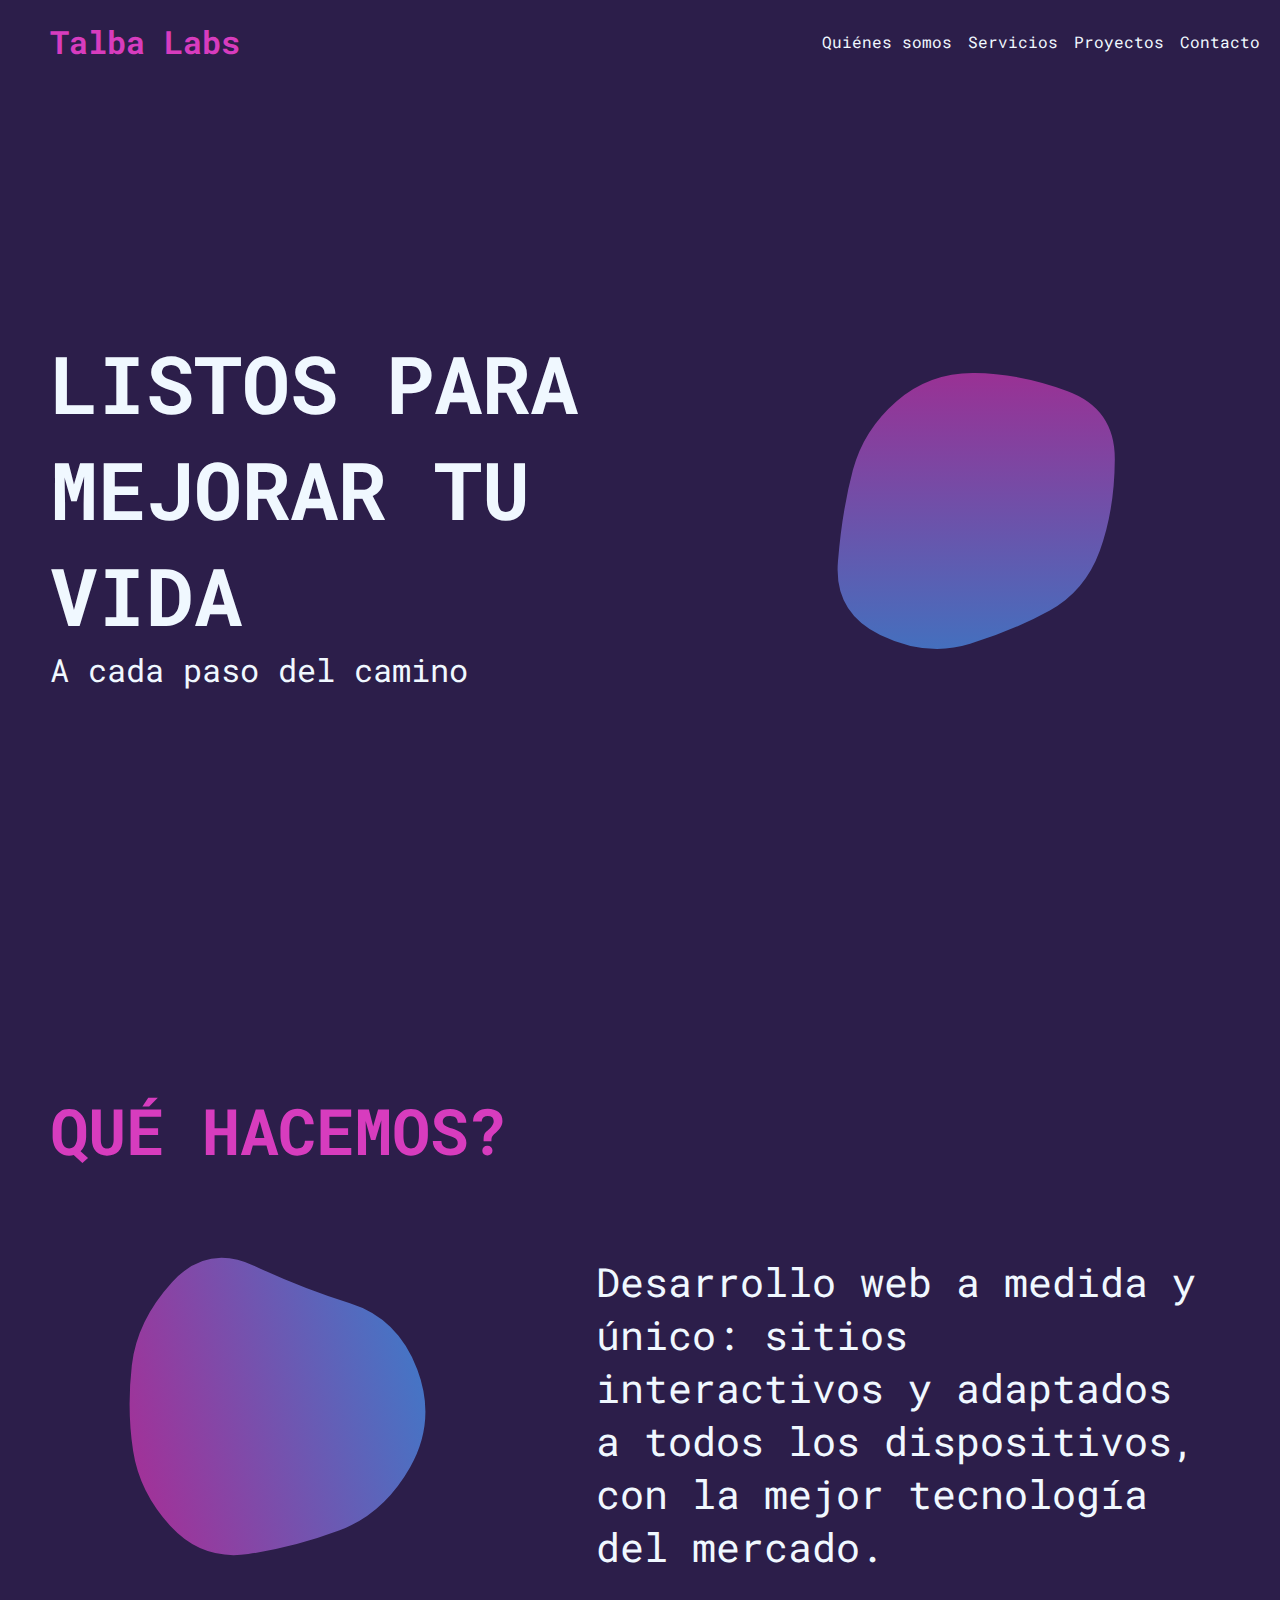
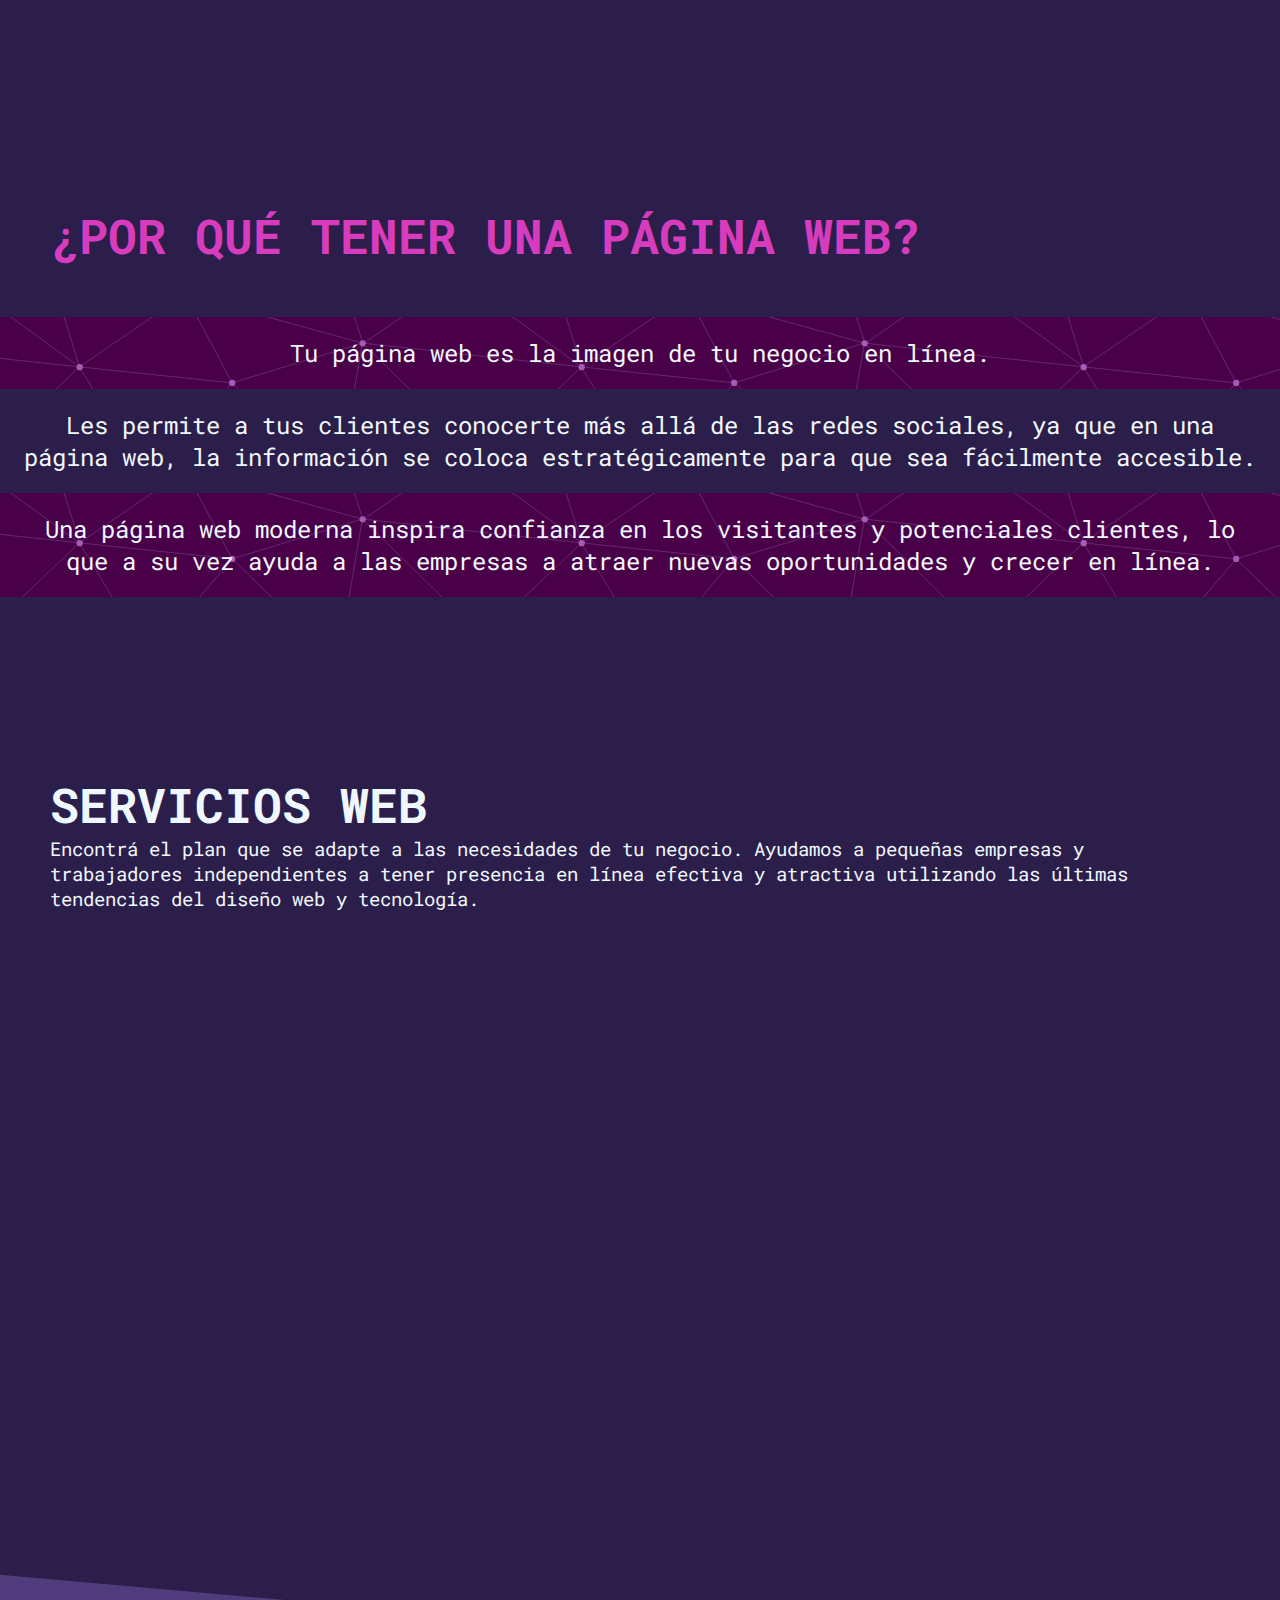
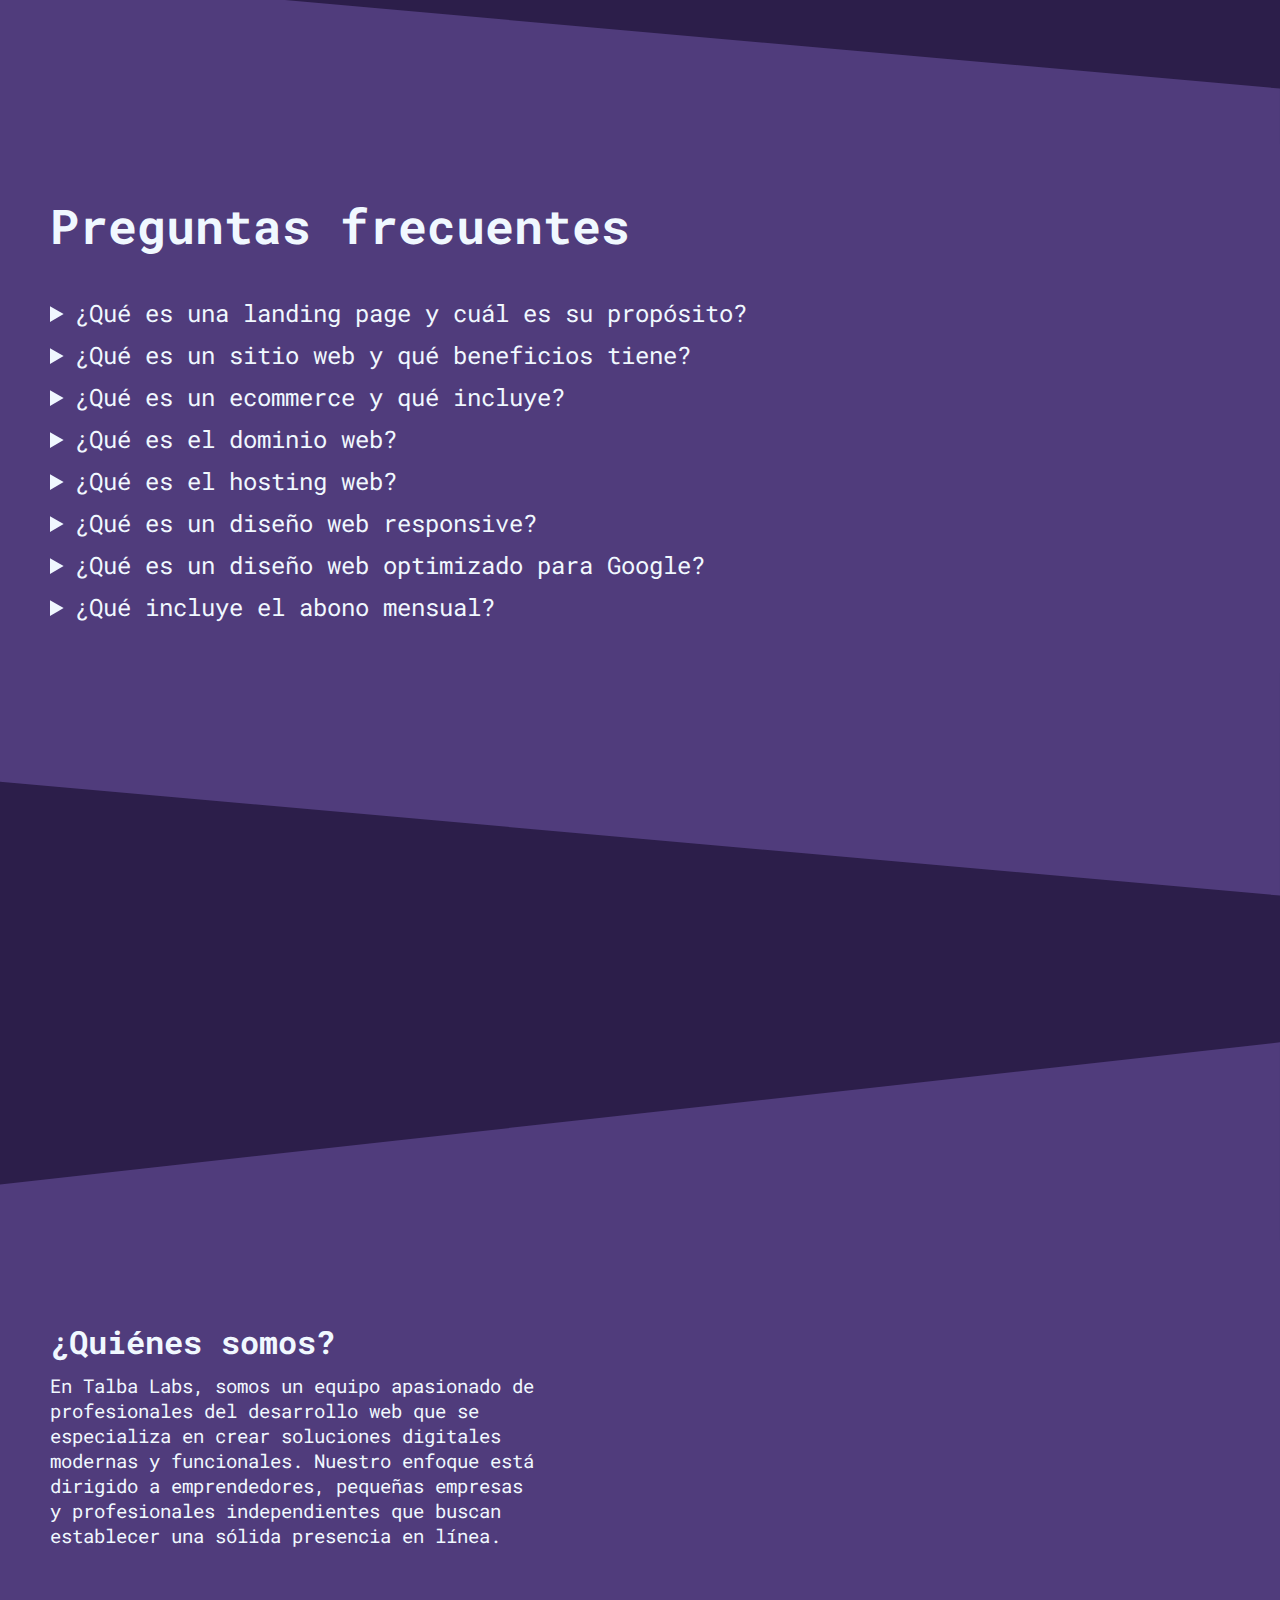
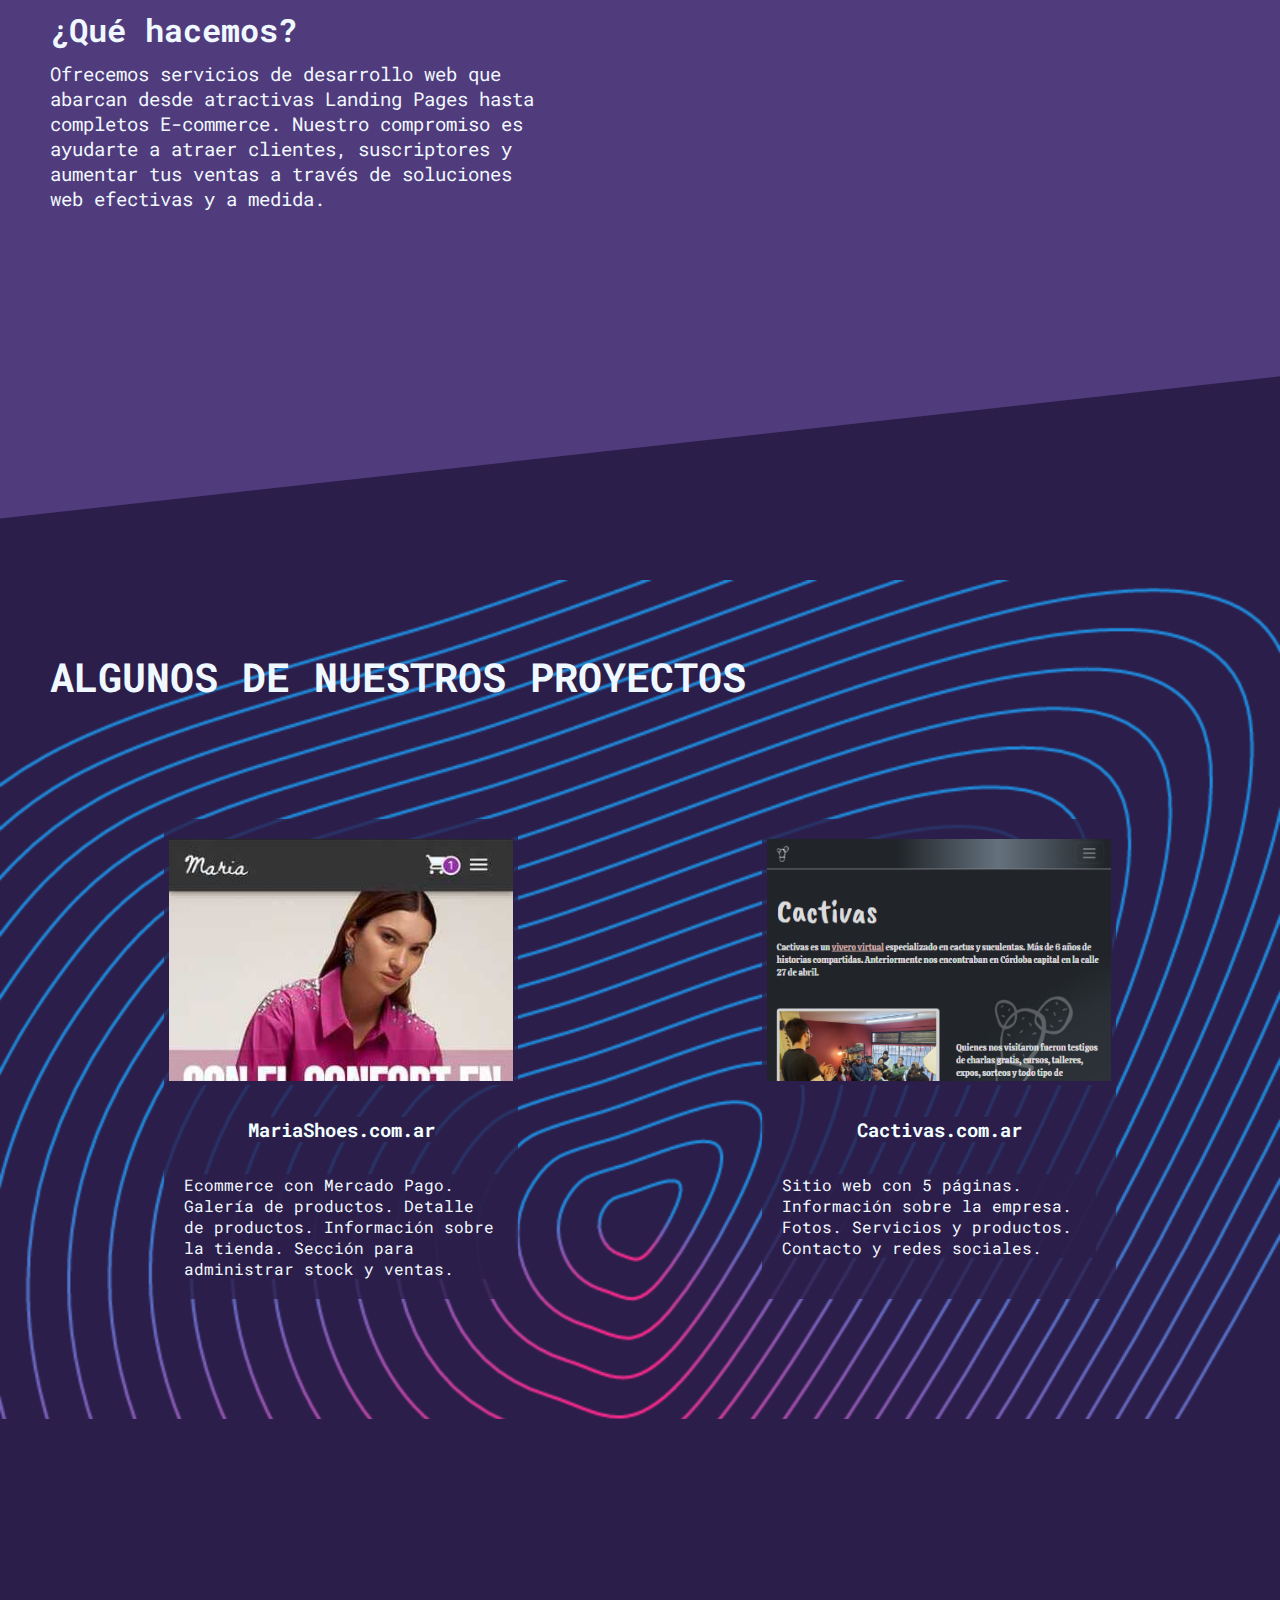
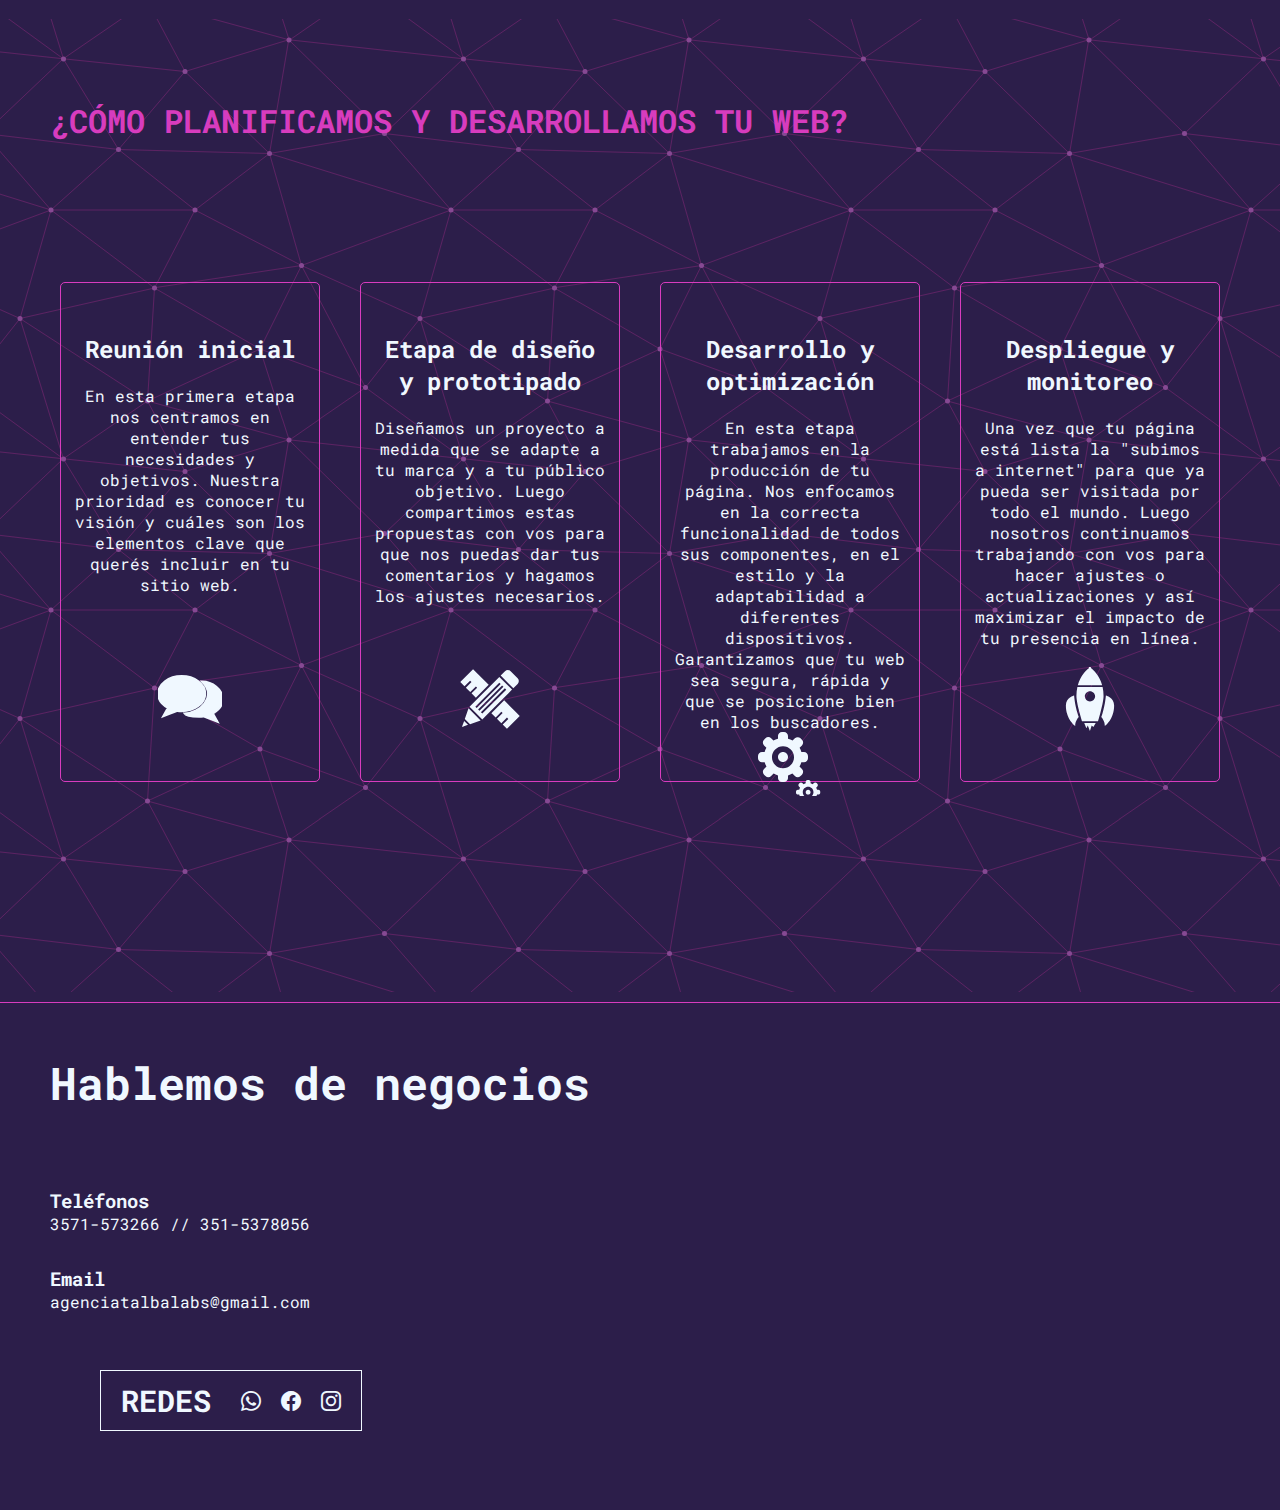
==== index.html @ 89537ab3 "probando page de planes" ====
<!DOCTYPE html>
<html lang="es">
  <head>
    <meta charset="UTF-8" />
    <meta name="viewport" content="width=device-width, initial-scale=1.0" />
    <title>Talba Labs - Diseño web</title>
    <link
      rel="stylesheet"
      href="https://cdn.jsdelivr.net/npm/bootstrap-icons@1.10.3/font/bootstrap-icons.css"
    />
    <link href="https://unpkg.com/aos@2.3.1/dist/aos.css" rel="stylesheet" />

    <link rel="stylesheet" href="./css/main.css" />
  </head>
  <body>
    <!-- HEADER -->
    <header>
      <h1 class="logo slide-in-left">Talba Labs</h1>
      <button id="abrir" class="abrir-menu"><i class="bi bi-list"></i></button>
      <nav class="nav" id="nav">
        <button class="cerrar-menu" id="cerrar"><i class="bi bi-x"></i></button>
        <ul class="nav-list">
          <li><a href="#quienes-somos">Quiénes somos</a></li>
          <li><a href="#servicios">Servicios</a></li>
          <li><a href="#proyectos">Proyectos</a></li>
          <li><a href="#contacto">Contacto</a></li>
        </ul>
      </nav>
    </header>

    <!-- MAIN -->
    <main>
      <!-- HERO -->
      <section class="hero">
        <div class="card-presentacion">
          <h2>Listos para mejorar tu vida</h2>
          <p class="scale-in-hor-left">A cada paso del camino</p>
        </div>
        <div class="blob">
          <div class="blob1 slide-in-right">
            <svg
              version="1.1"
              xmlns="http://www.w3.org/2000/svg"
              viewBox="0 0 500 500"
              width="100%"
              id="blobSvg"
              style="opacity: 1"
            >
              <defs>
                <linearGradient id="gradient" x1="0%" y1="0%" x2="0%" y2="100%">
                  <stop offset="0%" style="stop-color: #d73cbe"></stop>
                  <stop
                    offset="100%"
                    style="stop-color: rgb(82, 157, 255)"
                  ></stop>
                </linearGradient>
              </defs>
              <path id="blob" fill="url(#gradient)" style="opacity: 0.64">
                <animate
                  attributeName="d"
                  dur="25000ms"
                  repeatCount="indefinite"
                  values="M423.38828,307.00416Q406.39243,364.00831,353.55217,384.57202Q300.71191,405.13573,242.06787,430.50416Q183.42382,455.87258,116.5554,425.63666Q49.68697,395.40075,58.87581,322.70037Q68.06464,250,86.66067,197.31625Q105.2567,144.63251,148.86843,108.53648Q192.48015,72.44045,252.10019,66.13989Q311.72022,59.83933,378.54063,84.21929Q445.36105,108.59925,442.87258,179.29963Q440.38412,250,423.38828,307.00416Z;M410.95278,296.31131Q377.83016,342.62262,346.59668,396.40799Q315.3632,450.19336,253.66275,438.70512Q191.9623,427.21687,143.72172,394.79004Q95.48115,362.3632,86.24057,306.1816Q77,250,74.51885,185.3632Q72.0377,120.72639,123.0377,68.91975Q174.0377,17.1131,239.88914,47.47163Q305.74057,77.83016,366.40332,99.75233Q427.06607,121.67451,435.57074,185.83725Q444.0754,250,410.95278,296.31131Z;M460.19079,314.81752Q429.48296,379.63503,366.74655,397.33779Q304.01014,415.04055,238.62673,450.6401Q173.24331,486.23965,141.80231,418.853Q110.3613,351.46635,87.51337,300.73317Q64.66545,250,86.56406,198.80231Q108.46268,147.60462,149.75669,107.39355Q191.05069,67.18248,258.9189,40.41566Q326.7871,13.64883,381.21107,64.45621Q435.63503,115.26359,463.26683,182.63179Q490.89862,250,460.19079,314.81752Z;M453.70516,317.0107Q433.36186,384.02139,362.52423,381.146Q291.6866,378.27061,242.8433,399.93801Q194,421.60541,117.08118,412.14317Q40.16237,402.68093,64.29201,326.34046Q88.42165,250,109.0107,206.32693Q129.59975,162.65387,148.64317,78.76495Q167.6866,-5.12397,241.8433,20.74072Q316,46.60541,350.8433,99.17023Q385.6866,151.73505,429.86753,200.86753Q474.04846,250,453.70516,317.0107Z;M428.88107,298.41731Q382.87896,346.83463,343.6411,381.94757Q304.40324,417.06052,249.73188,417.66327Q195.06052,418.26602,121.90324,407.33463Q48.74595,396.40324,42.90922,323.20162Q37.07249,250,50.04223,182.03624Q63.01197,114.07249,129.2076,98.49191Q195.40324,82.91133,251.0746,78.83673Q306.74595,74.76214,356.50598,105.64321Q406.26602,136.52427,440.5746,193.26214Q474.88318,250,428.88107,298.41731Z;M424.84079,321.86371Q447.86386,393.72743,384.56836,431.15935Q321.27286,468.59128,248.86371,472.84107Q176.45457,477.09086,148.84107,410.1135Q121.22757,343.13614,67.95457,296.56807Q14.68157,250,76.45485,209.5685Q138.22813,169.13699,166.2505,123.59142Q194.27286,78.04585,249.70464,79.81828Q305.13643,81.59072,362.47721,103.93179Q419.818,126.27286,410.81786,188.13643Q401.81772,250,424.84079,321.86371Z;M423.38828,307.00416Q406.39243,364.00831,353.55217,384.57202Q300.71191,405.13573,242.06787,430.50416Q183.42382,455.87258,116.5554,425.63666Q49.68697,395.40075,58.87581,322.70037Q68.06464,250,86.66067,197.31625Q105.2567,144.63251,148.86843,108.53648Q192.48015,72.44045,252.10019,66.13989Q311.72022,59.83933,378.54063,84.21929Q445.36105,108.59925,442.87258,179.29963Q440.38412,250,423.38828,307.00416Z"
                ></animate>
              </path>
            </svg>
          </div>
        </div>
      </section>
      <!-- ********QUE HACEMOS?*********** -->
      <section class="card-hacemos">
        <h2>Qué hacemos?</h2>
        <div class="hacemos-container">
          <div class="blob1 blob-hacemos">
            <svg
              version="1.1"
              xmlns="http://www.w3.org/2000/svg"
              viewBox="0 0 500 500"
              width="100%"
              id="blobSvg"
              transform="rotate(-106)"
              style="opacity: 1"
            >
              <defs>
                <linearGradient id="gradient" x1="0%" y1="0%" x2="0%" y2="100%">
                  <stop
                    offset="0%"
                    style="stop-color: rgb(206, 71, 255)"
                  ></stop>
                  <stop
                    offset="100%"
                    style="stop-color: rgb(82, 157, 255)"
                  ></stop>
                </linearGradient>
              </defs>
              <path id="blob" fill="url(#gradient)" style="opacity: 0.68">
                <animate
                  attributeName="d"
                  dur="25000ms"
                  repeatCount="indefinite"
                  values="M437.48517,301.93698Q392.82947,353.87396,357.50371,413.21131Q322.17795,472.54867,247.51112,479.51159Q172.8443,486.47452,129.54819,427.64458Q86.25209,368.81464,81.57785,309.40732Q76.90361,250,83.86283,191.93327Q90.82205,133.86654,141.98146,104.152Q193.14087,74.43745,247.01483,83.88926Q300.88878,93.34106,355.51112,113.62234Q410.13346,133.90361,446.13717,191.95181Q482.14087,250,437.48517,301.93698Z;M428.88107,298.41731Q382.87896,346.83463,343.6411,381.94757Q304.40324,417.06052,249.73188,417.66327Q195.06052,418.26602,121.90324,407.33463Q48.74595,396.40324,42.90922,323.20162Q37.07249,250,50.04223,182.03624Q63.01197,114.07249,129.2076,98.49191Q195.40324,82.91133,251.0746,78.83673Q306.74595,74.76214,356.50598,105.64321Q406.26602,136.52427,440.5746,193.26214Q474.88318,250,428.88107,298.41731Z;M403.5,294Q372,338,343,393Q314,448,254,435.5Q194,423,138,397.5Q82,372,88,311Q94,250,86,187.5Q78,125,134,95.5Q190,66,253,57Q316,48,362,91.5Q408,135,421.5,192.5Q435,250,403.5,294Z;M453.70516,317.0107Q433.36186,384.02139,362.52423,381.146Q291.6866,378.27061,242.8433,399.93801Q194,421.60541,117.08118,412.14317Q40.16237,402.68093,64.29201,326.34046Q88.42165,250,109.0107,206.32693Q129.59975,162.65387,148.64317,78.76495Q167.6866,-5.12397,241.8433,20.74072Q316,46.60541,350.8433,99.17023Q385.6866,151.73505,429.86753,200.86753Q474.04846,250,453.70516,317.0107Z;M410.95278,296.31131Q377.83016,342.62262,346.59668,396.40799Q315.3632,450.19336,253.66275,438.70512Q191.9623,427.21687,143.72172,394.79004Q95.48115,362.3632,86.24057,306.1816Q77,250,74.51885,185.3632Q72.0377,120.72639,123.0377,68.91975Q174.0377,17.1131,239.88914,47.47163Q305.74057,77.83016,366.40332,99.75233Q427.06607,121.67451,435.57074,185.83725Q444.0754,250,410.95278,296.31131Z;M460.19079,314.81752Q429.48296,379.63503,366.74655,397.33779Q304.01014,415.04055,238.62673,450.6401Q173.24331,486.23965,141.80231,418.853Q110.3613,351.46635,87.51337,300.73317Q64.66545,250,86.56406,198.80231Q108.46268,147.60462,149.75669,107.39355Q191.05069,67.18248,258.9189,40.41566Q326.7871,13.64883,381.21107,64.45621Q435.63503,115.26359,463.26683,182.63179Q490.89862,250,460.19079,314.81752Z;M437.48517,301.93698Q392.82947,353.87396,357.50371,413.21131Q322.17795,472.54867,247.51112,479.51159Q172.8443,486.47452,129.54819,427.64458Q86.25209,368.81464,81.57785,309.40732Q76.90361,250,83.86283,191.93327Q90.82205,133.86654,141.98146,104.152Q193.14087,74.43745,247.01483,83.88926Q300.88878,93.34106,355.51112,113.62234Q410.13346,133.90361,446.13717,191.95181Q482.14087,250,437.48517,301.93698Z"
                ></animate>
              </path>
            </svg>
          </div>

          <p class="info-p">
            Desarrollo web a medida y único: sitios interactivos y adaptados a
            todos los dispositivos, con la mejor tecnología del mercado.
          </p>
        </div>
      </section>
      <!-- ************ seccion porque pagina web **************-->
      <section class="seccion-porque">
        <h2 class="titulo-rosa">¿Por qué tener una página web?</h2>
        <div class="porque-container">
          <div class="fondo-rosa">
            <p class="info-p texto-blanco info-texto">
              Tu página web es la imagen de tu negocio en línea.
            </p>
          </div>
          <p class="info-p texto-blanco info-texto">
            Les permite a tus clientes conocerte más allá de las redes sociales,
            ya que en una página web, la información se coloca estratégicamente
            para que sea fácilmente accesible.
          </p>
          <div class="fondo-rosa">
            <p class="info-p texto-blanco info-texto">
              Una página web moderna inspira confianza en los visitantes y
              potenciales clientes, lo que a su vez ayuda a las empresas a
              atraer nuevas oportunidades y crecer en línea.
            </p>
          </div>
        </div>
      </section>

      <!-- ************ Servicios web *************** -->
      <section class="serv-section">
        <div class="serv-info">
          <h2 id="servicios">Servicios web</h2>
          <p>
            Encontrá el plan que se adapte a las necesidades de tu negocio.
            Ayudamos a pequeñas empresas y trabajadores independientes a tener
            presencia en línea efectiva y atractiva utilizando las últimas
            tendencias del diseño web y tecnología.
          </p>
        </div>
        <div class="cards-planes">
          <div class="card-plan" data-aos="zoom-in">
            <h2>Landing Page</h2>
            <p>
              Una landing page es una página web diseñada específicamente para
              convertir visitantes en clientes reales. Suele centrarse en una
              oferta o producto con el objetivo de captar la atención y obtener
              contacto con el visitante.
            </p>
            <a href="./landing-page.html"
              ><button id="plan-landing">Ver más</button></a
            >
          </div>
          <div class="card-plan" data-aos="zoom-in">
            <h2>Sitio web</h2>
            <p>
              Un sitio web de 5 secciones puede incluir: Inicio, Acerca de
              Nosotros, Contacto, Servicios o Galería de productos. Ofrece una
              experiencia completa y detallada para visitantes y clientes
              potenciales.
            </p>
            <button id="plan-sitio">Ver más</button>
          </div>
          <div class="card-plan" data-aos="zoom-in">
            <h2>Ecommerce</h2>
            <p>
              Un ecommerce personalizado es una tienda en línea única, adaptada
              a tus necesidades, que utiliza Mercado Pago como su confiable
              pasarela de pagos para transacciones seguras y convenientes.
            </p>
            <button id="plan-ecommerce">Ver más</button>
          </div>

          <!-- *************** MODALES ******************* -->
          <div class="modal-centro" id="modal-landing">
            <div class="modal-container">
              <div class="modal-header">
                <h2>Landing Page</h2>
                <p>incluye:</p>
              </div>
              <div class="scroll-div">
                <ul>
                  <li>Personalización a medida</li>
                  <li>Textos/imágenes/videos</li>
                  <li>Botón de WhatsApp</li>
                  <li>Enlace a redes sociales</li>
                  <li>Optimización SEO</li>
                  <li>Optimización para todos los dispositivos</li>
                </ul>
                <div class="modal-costo">
                  <h4>Costo final</h4>
                  <div class="modal-items">
                    <div>
                      <h4>Desarrollo web</h4>
                      <p>$50.000</p>
                    </div>
                    <div>
                      <h4>Abono mensual</h4>
                      <p>$6.000</p>
                    </div>
                    <div>
                      <h4>Tiempo de entrega</h4>
                      <p>de 2 a 4 semanas</p>
                    </div>
                    <div>
                      <h4>Contratación de dominio</h4>
                      <p>Bonificado por un año</p>
                    </div>
                  </div>
                </div>
              </div>
              <div class="modal-footer">
                <button class="boton cerrar" id="cerrar-modal-landing">
                  Cerrar
                </button>
                <a
                  href="https://wa.me/5493571573266?text=¡Hola!+Estoy+interesado+en+el+plan+Landing+Page."
                  target="_blank"
                >
                  <button class="boton-contacto">Contacto</button>
                </a>
              </div>
            </div>
          </div>
          <div class="modal-centro" id="modal-sitio">
            <div class="modal-container">
              <div class="modal-header">
                <h2>Sitio web</h2>
                <p>incluye:</p>
              </div>

              <div class="scroll-div">
                <ul>
                  <li>Personalización a medida</li>
                  <li>Textos/imágenes/videos</li>
                  <li>Botón de WhatsApp</li>
                  <li>Enlace a redes sociales</li>
                  <li>Optimización SEO</li>
                  <li>Optimización para todos los dispositivos</li>
                  <li>Hasta 5 páginas internas</li>
                  <li>Galería de fotos</li>
                </ul>
                <div class="modal-costo">
                  <h4>Costo final</h4>
                  <div class="modal-items">
                    <div>
                      <h4>Desarrollo web</h4>
                      <p>$80.000</p>
                    </div>
                    <div>
                      <h4>Abono mensual</h4>
                      <p>$7.000</p>
                    </div>
                    <div>
                      <h4>Tiempo de entrega</h4>
                      <p>1 mes / 1 mes y medio</p>
                    </div>
                    <div>
                      <h4>Contratación de dominio</h4>
                      <p>Bonificado por un año</p>
                    </div>
                  </div>
                </div>
              </div>
              <div class="modal-footer">
                <button class="boton cerrar" id="cerrar-modal-sitio">
                  Cerrar
                </button>
                <a
                  href="https://wa.me/5493571573266?text=¡Hola!+Estoy+interesado+en+el+plan+Sitio+Web."
                  target="_blank"
                >
                  <button class="boton-contacto">Contacto</button>
                </a>
              </div>
            </div>
          </div>
          <div class="modal-centro" id="modal-ecommerce">
            <div class="modal-container">
              <div class="modal-header">
                <h2>Ecommerce</h2>
                <p>incluye:</p>
              </div>
              <div class="scroll-div">
                <ul>
                  <li>Personalización a medida</li>
                  <li>Textos/imágenes/videos</li>
                  <li>Botón de WhatsApp</li>
                  <li>Enlace a redes sociales</li>
                  <li>Optimización SEO</li>
                  <li>Optimización para todos los dispositivos</li>
                  <li>Hasta 5 páginas internas</li>
                  <li>Galería de productos</li>
                  <li>Mercado Pago</li>
                  <li>Sistema administrador de stock y ventas</li>
                  <li>Capacitación de uso</li>
                </ul>
                <div class="modal-costo">
                  <h4>Costo final</h4>
                  <div class="modal-items">
                    <div>
                      <h4>Desarrollo web</h4>
                      <p>$150.000</p>
                    </div>
                    <div>
                      <h4>Abono mensual</h4>
                      <p>$9.000</p>
                    </div>
                    <div>
                      <h4>Tiempo de entrega</h4>
                      <p>de 1 a 2 meses</p>
                    </div>
                    <div>
                      <h4>Contratación de dominio</h4>
                      <p>Bonificado por un año</p>
                    </div>
                  </div>
                </div>
              </div>
              <div class="modal-footer">
                <button id="cerrar-modal-ecommerce">Cerrar</button>
                <a
                  href="https://wa.me/5493571573266?text=¡Hola!+Estoy+interesado+en+el+plan+Ecommerce."
                  target="_blank"
                >
                  <button class="boton-contacto">Contacto</button>
                </a>
              </div>
            </div>
          </div>
        </div>
      </section>
      <!-- ************* preguntas frecuentas **************** -->
      <svg xmlns="http://www.w3.org/2000/svg" viewBox="0 0 1440 320">
        <path
          fill="#503c7c"
          fill-opacity="1"
          d="M0,128L1440,256L1440,320L0,320Z"
        ></path>
      </svg>
      <section class="faq">
        <h2 class="faq-header">Preguntas frecuentes</h2>
        <div>
          <div>
            <details>
              <summary>
                ¿Qué es una landing page y cuál es su propósito?
              </summary>
              <p>
                Una Landing Page es como una página web enfocada en una sola
                cosa: convencer a las personas a hacer algo importante, como
                suscribirse, comprar un producto o descargar un recurso. Su
                misión principal es guiar a los visitantes hacia esa acción
                específica. Es fundamental porque te permite captar la atención
                de tus posibles clientes y dirigirlos de manera efectiva hacia
                lo que deseas que hagan. Una Landing Page es como la puerta de
                entrada a las conversiones en tu sitio web, y su objetivo es
                convertir visitantes en acciones valiosas para tu negocio.
              </p>
            </details>
          </div>
          <div>
            <details>
              <summary>¿Qué es un sitio web y qué beneficios tiene?</summary>
              <p>
                Un sitio web es como tu negocio en línea. Es una página en
                internet donde puedes mostrar lo que haces, tus productos o
                servicios, y cómo contactarte. Los beneficios son enormes.
                Primero, te da presencia en línea, lo que significa que más
                personas pueden encontrarte. Además, puedes mostrar tu trabajo o
                lo que vendes las 24 horas, los 7 días de la semana, lo que te
                ayuda a llegar a un público más amplio. También es una forma de
                construir confianza con tus clientes, ya que pueden conocerte
                antes de interactuar contigo. Un sitio web es como tu tarjeta de
                presentación en el mundo digital, y te ayuda a crecer y llegar a
                más personas.
              </p>
            </details>
          </div>
          <div>
            <details>
              <summary>¿Qué es un ecommerce y qué incluye?</summary>
              <p>
                Nuestra plataforma eCommerce está diseñada para ser más que una
                simple tienda en línea; es una herramienta para expandir tu
                presencia y mejorar tu negocio. Con la flexibilidad de llegar a
                clientes en todo el país, simplificamos el proceso de compra con
                un catálogo intuitivo, carrito de compras y pagos seguros a
                través de Mercado Pago. Una sección privada te brinda un control
                completo sobre el catálogo y las ventas, permitiéndote un
                seguimiento detallado de tu negocio.
              </p>
              <p>
                Además, con enlaces directos a WhatsApp y redes sociales, y
                opciones personalizables como mapas y reseñas de clientes,
                adaptamos la plataforma a tus necesidades. Estamos aquí para
                discutir cómo hacer tu eCommerce aún más único y efectivo en
                nuestra primera reunión. ¿Te gustaría explorar más sobre cómo
                podemos ayudarte?
              </p>
            </details>
          </div>
          <div>
            <details>
              <summary>¿Qué es el dominio web?</summary>
              <p>
                Un dominio web es como la dirección de tu negocio en internet.
                Es lo que las personas usan para encontrarte en la web, como
                www.tunombredeempresa.com. Tener un dominio propio es importante
                porque hace que tu negocio sea fácilmente identificable en línea
                y transmite profesionalismo. También es una forma de construir
                una marca sólida y única en la web. Es la puerta de entrada a tu
                presencia en línea y es fundamental para que las personas te
                encuentren en internet.
              </p>
            </details>
          </div>
          <div>
            <details>
              <summary>¿Qué es el hosting web?</summary>
              <p>
                El hosting web es como el espacio de alquiler en internet para
                tu sitio web. Es donde se almacenan todos los archivos y datos
                de tu página, y es lo que permite que las personas accedan a tu
                sitio en línea. Elegir un buen servicio de hosting es esencial,
                ya que afecta la velocidad y la seguridad de tu sitio. Además,
                un hosting confiable garantiza que tu sitio esté disponible las
                24 horas del día, los 7 días de la semana. El hosting web es el
                cimiento de tu presencia en línea y es crucial para que tu sitio
                funcione correctamente y esté siempre disponible para tus
                visitantes.
              </p>
            </details>
          </div>
          <div>
            <details>
              <summary>¿Qué es un diseño web responsive?</summary>
              <p>
                Un diseño web responsive es como la capacidad de tu sitio web
                para adaptarse a diferentes tamaños de pantallas, como las de
                computadoras, tabletas y teléfonos. Es fundamental porque
                garantiza que tu sitio se vea bien y sea fácil de usar en
                cualquier dispositivo. Esto es clave porque la mayoría de las
                personas acceden a internet desde sus dispositivos móviles. Un
                diseño responsive mejora la experiencia del usuario, ayuda en el
                posicionamiento en buscadores y asegura que no pierdas
                visitantes debido a problemas de visualización. Un diseño web
                responsive es esencial para llegar a tu público en cualquier
                lugar y en cualquier momento.
              </p>
            </details>
          </div>
          <div>
            <details>
              <summary>¿Qué es un diseño web optimizado para Google?</summary>
              <p>
                Un diseño web optimizado para Google se trata de hacer que tu
                sitio web sea fácil de entender y mostrar en los resultados de
                búsqueda de Google. Esto es crucial porque cuando tu sitio
                aparece en las primeras páginas de Google, más personas pueden
                encontrarte en línea. La optimización involucra cosas como usar
                palabras clave relevantes en tu contenido, asegurarte de que tu
                sitio se cargue rápido y proporcionar una buena experiencia al
                usuario. Un diseño web optimizado para Google es una forma
                efectiva de atraer más visitantes a tu sitio y hacer crecer tu
                presencia en línea.
              </p>
            </details>
          </div>
          <div>
            <details>
              <summary>¿Qué incluye el abono mensual?</summary>
              <p>
                Hospedaje Web Confiable: Alojamos tu sitio web para que esté
                disponible las 24 horas, los 7 días de la semana. Nuestros
                servidores están ubicados en instalaciones de alta calidad en
                los Estados Unidos.
              </p>
              <p>
                Monitoreo Continuo: Supervisamos tu sitio web constantemente
                para prevenir caídas inesperadas o posibles ataques
                cibernéticos.
              </p>
              <p>
                Mantenimiento Proactivo: Mantenemos tu sitio web actualizado
                para garantizar un rendimiento óptimo, asegurando que esté en su
                mejor forma.
              </p>
              <p>
                Información Valiosa: Obtén acceso a estadísticas detalladas de
                visitantes a través de Google Analytics, para comprender mejor
                cómo interactúan con tu sitio.
              </p>
              <p>
                Asistencia Técnica de Confianza: En caso de cualquier problema
                técnico, nuestro equipo de Soporte Técnico está disponible para
                brindarte una solución rápida y eficaz.
              </p>
              <p>
                Seguridad en la Vanguardia: Tu sitio web estará protegido con
                certificación SSL y realizaremos copias de seguridad periódicas
                para garantizar la seguridad de tus datos.
              </p>
              <p>
                Con nuestro plan, te proporcionamos un entorno en línea seguro y
                confiable para que puedas centrarte en hacer crecer tu negocio
                sin preocuparte por los aspectos técnicos de tu sitio web.
              </p>
              <details>
                <summary class="summary-interno">Plan de Landing Pages</summary>
                <p>
                  Este plan es el más sencillo y económico, ya que consiste en
                  crear una sola página web que tiene como objetivo captar la
                  atención de los visitantes y generar conversiones (como
                  suscripciones, contactos, ventas, etc.). Las actualizaciones
                  que incluye este plan son:
                </p>
                <p>
                  Cambiar el diseño, los colores, las fuentes o las imágenes de
                  la página web para adaptarse a las preferencias o las
                  tendencias de tus clientes o de su público objetivo.
                </p>
                <p>
                  Añadir o modificar el contenido de la página web para mejorar
                  el mensaje, la oferta o el llamado a la acción que quieres
                  transmitir a los visitantes. Incorporar o mejorar las
                  funcionalidades de la página web, como los formularios, los
                  botones, los enlaces, las animaciones, los videos, los
                  testimonios, etc.
                </p>
                <p>
                  Optimizar el rendimiento de la página web, como la velocidad
                  de carga, la compatibilidad con diferentes dispositivos y
                  navegadores, el posicionamiento en los motores de búsqueda,
                  etc.
                </p>
              </details>
              <details>
                <summary class="summary-interno">Plan de Sitio Web</summary>
                <p>
                  Este plan es el más común y versátil, ya que consiste en crear
                  una página web que tiene como objetivo presentar una empresa,
                  un negocio, un profesional o un proyecto, y ofrecer
                  información relevante, atractiva y útil para los visitantes.
                  Las actualizaciones que se ofrecen para este plan son:
                </p>
                <p>
                  Cambiar el diseño, los colores, las fuentes o las imágenes de
                  la página web para adaptarse a la identidad visual o al estilo
                  de tus clientes o de su público objetivo. Añadir o modificar
                  el contenido de la página web para actualizar la información,
                  los servicios, los productos, los proyectos, los clientes, los
                  casos de éxito, etc. que quieres mostrar a los visitantes.
                </p>
                <p>
                  Incorporar o mejorar las funcionalidades de la página web,
                  como los menús, las secciones, las subpáginas, los sliders,
                  las galerías, los blogs, los mapas, etc.
                </p>
                <p>
                  Optimizar el rendimiento de la página web, como la velocidad
                  de carga, la compatibilidad con diferentes dispositivos y
                  navegadores, el posicionamiento en los motores de búsqueda, la
                  seguridad, etc.
                </p>
              </details>
              <details>
                <summary class="summary-interno">Plan de Ecommerce</summary>
                <p>
                  Este plan es el más complejo y costoso, ya que consiste en
                  crear una página web que tiene como objetivo vender productos
                  o servicios en línea, y ofrecer una experiencia de compra
                  fácil, rápida y segura para los visitantes. Las
                  actualizaciones que se ofrecen para este plan son:
                </p>
                <p>
                  Cambiar el diseño, los colores, las fuentes o las imágenes de
                  la página web para adaptarse a la imagen de marca o al gusto
                  de tus clientes o de su público objetivo.
                </p>
                <p>
                  Añadir o modificar el contenido de la página web para
                  actualizar la información, los servicios, los productos, los
                  proyectos, los clientes, los casos de éxito, las ofertas, las
                  promociones, las políticas que quieres ofrecer a los
                  visitantes.
                </p>
                <p>
                  Optimizar el rendimiento de la página web, como la velocidad
                  de carga, la compatibilidad con diferentes dispositivos y
                  navegadores, el posicionamiento en los motores de búsqueda, la
                  seguridad, etc.
                </p>
              </details>
            </details>
          </div>
        </div>
      </section>
      <svg
        xmlns="http://www.w3.org/2000/svg"
        viewBox="0 0 1440 320"
        style="margin-top: -5px"
      >
        <path
          fill="#503c7c"
          fill-opacity="1"
          d="M0,128L1440,256L1440,0L0,0Z"
        ></path>
      </svg>
      <!-- ****************** quienes somos ************* -->
      <svg xmlns="http://www.w3.org/2000/svg" viewBox="0 0 1440 320">
        <path
          fill="#503c7c"
          fill-opacity="1"
          d="M0,256L1440,96L1440,320L0,320Z"
        ></path>
      </svg>
      <section class="quienes-somos texto-blanco" id="quienes-somos">
        <div class="quienes-somos-card">
          <div class="quienes-somos-texto">
            <h2>¿Quiénes somos?</h2>
            <p>
              En Talba Labs, somos un equipo apasionado de profesionales del
              desarrollo web que se especializa en crear soluciones digitales
              modernas y funcionales. Nuestro enfoque está dirigido a
              emprendedores, pequeñas empresas y profesionales independientes
              que buscan establecer una sólida presencia en línea.
            </p>
          </div>
          <div class="quienes-somos-texto show">
            <h2>¿Qué hacemos?</h2>
            <p>
              Ofrecemos servicios de desarrollo web que abarcan desde atractivas
              Landing Pages hasta completos E-commerce. Nuestro compromiso es
              ayudarte a atraer clientes, suscriptores y aumentar tus ventas a
              través de soluciones web efectivas y a medida.
            </p>
          </div>
        </div>
        <div class="blob-img">
          <div class="blob1">
            <svg
              version="1.1"
              xmlns="http://www.w3.org/2000/svg"
              viewBox="0 0 500 500"
              width="100%"
              id="blobSvg"
              style="opacity: 1"
            >
              <image
                x="0"
                y="0"
                width="100%"
                height="100%"
                clip-path="url(#shape)"
                href="./imagenes/51836882_673669696364741_5875038508029543489_n.jpg"
                preserveAspectRatio="none"
              ></image>
              <defs>
                <linearGradient id="gradient" x1="0%" y1="0%" x2="0%" y2="100%">
                  <stop
                    offset="0%"
                    style="stop-color: rgb(238, 205, 163)"
                  ></stop>
                  <stop
                    offset="100%"
                    style="stop-color: rgb(239, 98, 159)"
                  ></stop>
                </linearGradient>
              </defs>
              <clipPath id="shape">
                <path id="blob" fill="url(#gradient)">
                  <animate
                    attributeName="d"
                    dur="10000ms"
                    repeatCount="indefinite"
                    values="M440.5,320.5Q418,391,355.5,442.5Q293,494,226,450.5Q159,407,99,367Q39,327,31.5,247.5Q24,168,89,125.5Q154,83,219.5,68Q285,53,335.5,94.5Q386,136,424.5,193Q463,250,440.5,320.5Z;M453.78747,319.98894Q416.97789,389.97789,353.96683,436.87838Q290.95577,483.77887,223.95577,447.43366Q156.95577,411.08845,105.64373,365.97789Q54.33169,320.86732,62.67444,252.61056Q71.01719,184.3538,113.01965,135.21007Q155.02211,86.06634,220.52211,66.46683Q286.02211,46.86732,335.5,91.94472Q384.97789,137.02211,437.78747,193.51106Q490.59704,250,453.78747,319.98894Z;M411.39826,313.90633Q402.59677,377.81265,342.92059,407.63957Q283.24442,437.46649,215.13648,432.5428Q147.02853,427.61911,82.23325,380.9572Q17.43796,334.29529,20.45223,250.83809Q23.46649,167.38089,82.5856,115.05707Q141.70471,62.73325,212.19045,63.73015Q282.67618,64.72705,352.67308,84.79839Q422.66998,104.86972,421.43486,177.43486Q420.19974,250,411.39826,313.90633Z;M440.5,320.5Q418,391,355.5,442.5Q293,494,226,450.5Q159,407,99,367Q39,327,31.5,247.5Q24,168,89,125.5Q154,83,219.5,68Q285,53,335.5,94.5Q386,136,424.5,193Q463,250,440.5,320.5Z;"
                  ></animate>
                </path>
              </clipPath>
            </svg>
          </div>
        </div>
        <div class="quienes-somos-texto hide">
          <h2>¿Qué hacemos?</h2>
          <p>
            Ofrecemos servicios de desarrollo web que abarcan desde atractivas
            Landing Pages hasta completos E-commerce. Nuestro compromiso es
            ayudarte a atraer clientes, suscriptores y aumentar tus ventas a
            través de soluciones web efectivas y a medida.
          </p>
        </div>
      </section>
      <svg xmlns="http://www.w3.org/2000/svg" viewBox="0 0 1440 320">
        <path
          fill="#503c7c"
          fill-opacity="1"
          d="M0,256L1440,96L1440,0L0,0Z"
        ></path>
      </svg>

      <!-- ****************** proyectos ************* -->

      <section class="proyectos">
        <h2 id="proyectos">Algunos de nuestros proyectos</h2>
        <div class="proyectos-container">
          <div class="card-proyecto">
            <a href="https://www.mariashoes.com.ar" target="_blank">
              <img src="./imagenes/captura-maria.jpeg" alt="" />
            </a>

            <a href="https://www.mariashoes.com.ar" target="_blank"
              ><h3>MariaShoes.com.ar</h3></a
            >

            <p>
              Ecommerce con Mercado Pago. Galería de productos. Detalle de
              productos. Información sobre la tienda. Sección para administrar
              stock y ventas.
            </p>
          </div>
          <div class="card-proyecto">
            <a href="https://cactivas.com.ar" target="_blank">
              <img
                src="./imagenes/Captura de pantalla 2023-08-28 00.03.59 (1).png"
                alt=""
              />
            </a>
            <a href="https://cactivas.com.ar" target="_blank">
              <h3>Cactivas.com.ar</h3>
            </a>
            <p>
              Sitio web con 5 páginas. Información sobre la empresa. Fotos.
              Servicios y productos. Contacto y redes sociales.
            </p>
          </div>
          <!-- <div class="card-proyecto">
            <img src="./imagenes/captura-maria.jpeg" alt="" />
            <p>
              Lorem ipsum dolor sit amet consectetur adipisicing elit. Sint nisi
              reprehenderit quis.
            </p>
          </div> -->
        </div>
      </section>
      <!-------------------- proceso ------------------------------------------->

      <div class="proceso-blob">
        <div class="blob1 hide">
          <svg
            version="1.1"
            xmlns="http://www.w3.org/2000/svg"
            viewBox="0 0 500 500"
            width="100%"
            id="blobSvg"
            transform="rotate(-106)"
            style="opacity: 1"
          >
            <defs>
              <linearGradient id="gradient" x1="0%" y1="0%" x2="0%" y2="100%">
                <stop offset="0%" style="stop-color: rgb(206, 71, 255)"></stop>
                <stop
                  offset="100%"
                  style="stop-color: rgb(82, 157, 255)"
                ></stop>
              </linearGradient>
            </defs>
            <path id="blob" fill="url(#gradient)" style="opacity: 0.68">
              <animate
                attributeName="d"
                dur="25000ms"
                repeatCount="indefinite"
                values="M437.48517,301.93698Q392.82947,353.87396,357.50371,413.21131Q322.17795,472.54867,247.51112,479.51159Q172.8443,486.47452,129.54819,427.64458Q86.25209,368.81464,81.57785,309.40732Q76.90361,250,83.86283,191.93327Q90.82205,133.86654,141.98146,104.152Q193.14087,74.43745,247.01483,83.88926Q300.88878,93.34106,355.51112,113.62234Q410.13346,133.90361,446.13717,191.95181Q482.14087,250,437.48517,301.93698Z;M428.88107,298.41731Q382.87896,346.83463,343.6411,381.94757Q304.40324,417.06052,249.73188,417.66327Q195.06052,418.26602,121.90324,407.33463Q48.74595,396.40324,42.90922,323.20162Q37.07249,250,50.04223,182.03624Q63.01197,114.07249,129.2076,98.49191Q195.40324,82.91133,251.0746,78.83673Q306.74595,74.76214,356.50598,105.64321Q406.26602,136.52427,440.5746,193.26214Q474.88318,250,428.88107,298.41731Z;M403.5,294Q372,338,343,393Q314,448,254,435.5Q194,423,138,397.5Q82,372,88,311Q94,250,86,187.5Q78,125,134,95.5Q190,66,253,57Q316,48,362,91.5Q408,135,421.5,192.5Q435,250,403.5,294Z;M453.70516,317.0107Q433.36186,384.02139,362.52423,381.146Q291.6866,378.27061,242.8433,399.93801Q194,421.60541,117.08118,412.14317Q40.16237,402.68093,64.29201,326.34046Q88.42165,250,109.0107,206.32693Q129.59975,162.65387,148.64317,78.76495Q167.6866,-5.12397,241.8433,20.74072Q316,46.60541,350.8433,99.17023Q385.6866,151.73505,429.86753,200.86753Q474.04846,250,453.70516,317.0107Z;M410.95278,296.31131Q377.83016,342.62262,346.59668,396.40799Q315.3632,450.19336,253.66275,438.70512Q191.9623,427.21687,143.72172,394.79004Q95.48115,362.3632,86.24057,306.1816Q77,250,74.51885,185.3632Q72.0377,120.72639,123.0377,68.91975Q174.0377,17.1131,239.88914,47.47163Q305.74057,77.83016,366.40332,99.75233Q427.06607,121.67451,435.57074,185.83725Q444.0754,250,410.95278,296.31131Z;M460.19079,314.81752Q429.48296,379.63503,366.74655,397.33779Q304.01014,415.04055,238.62673,450.6401Q173.24331,486.23965,141.80231,418.853Q110.3613,351.46635,87.51337,300.73317Q64.66545,250,86.56406,198.80231Q108.46268,147.60462,149.75669,107.39355Q191.05069,67.18248,258.9189,40.41566Q326.7871,13.64883,381.21107,64.45621Q435.63503,115.26359,463.26683,182.63179Q490.89862,250,460.19079,314.81752Z;M437.48517,301.93698Q392.82947,353.87396,357.50371,413.21131Q322.17795,472.54867,247.51112,479.51159Q172.8443,486.47452,129.54819,427.64458Q86.25209,368.81464,81.57785,309.40732Q76.90361,250,83.86283,191.93327Q90.82205,133.86654,141.98146,104.152Q193.14087,74.43745,247.01483,83.88926Q300.88878,93.34106,355.51112,113.62234Q410.13346,133.90361,446.13717,191.95181Q482.14087,250,437.48517,301.93698Z"
              ></animate>
            </path>
          </svg>
        </div>
      </div>
      <section class="procesos">
        <div class="proceso-header">
          <h2 class="titulo-rosa">
            ¿Cómo planificamos y desarrollamos tu web?
          </h2>
        </div>
        <div class="procesos-container">
          <div class="card-proceso">
            <div class="texto-blanco">
              <h2>Reunión inicial</h2>
              <p>
                En esta primera etapa nos centramos en entender tus necesidades
                y objetivos. Nuestra prioridad es conocer tu visión y cuáles son
                los elementos clave que querés incluir en tu sitio web.
              </p>
            </div>
            <div class="proceso-svg">
              <svg
                fill="#f0f8ff"
                width="64px"
                height="64px"
                viewBox="0 -1 34 34"
                version="1.1"
                xmlns="http://www.w3.org/2000/svg"
                stroke="#f0f8ff"
              >
                <g id="SVGRepo_bgCarrier" stroke-width="0"></g>
                <g
                  id="SVGRepo_tracerCarrier"
                  stroke-linecap="round"
                  stroke-linejoin="round"
                ></g>
                <g id="SVGRepo_iconCarrier">
                  <title>comments</title>
                  <path
                    d="M25.132 13.165c0-5.165-5.627-9.352-12.566-9.352s-12.566 4.187-12.566 9.352c0 3.104 2.032 5.854 5.16 7.555-0.009 0.027-2.492 4.545-2.492 4.545s7.582-2.892 7.603-2.904c0.744 0.103 1.511 0.155 2.295 0.155 6.939 0 12.566-4.187 12.566-9.351zM34.385 16.087c0-5.164-5.297-9.314-11.031-9.351 8.22 8.188-1.461 16.912-9.351 16.912 0 0 0.877 1.79 7.816 1.79 0.783 0 1.551-0.054 2.295-0.156 0.021 0.014 7.604 2.904 7.604 2.904s-2.484-4.517-2.492-4.544c3.127-1.701 5.159-4.452 5.159-7.555z"
                  ></path>
                </g>
              </svg>
            </div>
          </div>
          <div class="card-proceso">
            <div class="texto-blanco">
              <h2>Etapa de diseño y prototipado</h2>
              <p>
                Diseñamos un proyecto a medida que se adapte a tu marca y a tu
                público objetivo. Luego compartimos estas propuestas con vos
                para que nos puedas dar tus comentarios y hagamos los ajustes
                necesarios.
              </p>
            </div>
            <div class="proceso-svg">
              <svg
                fill="#f0f8ff"
                width="64px"
                height="64px"
                viewBox="0 0 32 32"
                version="1.1"
                xmlns="http://www.w3.org/2000/svg"
              >
                <g id="SVGRepo_bgCarrier" stroke-width="0"></g>
                <g
                  id="SVGRepo_tracerCarrier"
                  stroke-linecap="round"
                  stroke-linejoin="round"
                ></g>
                <g id="SVGRepo_iconCarrier">
                  <title>ruler2</title>
                  <path
                    d="M6.058 6.835l0.686 0.686-2.808 2.808 2.188 2.188 2.821-2.821 0.641 0.641-2.821 2.822 2.16 2.159 6.416-6.416-7.812-7.766-6.393 6.393 2.114 2.115 2.808-2.809zM23.099 16.659l-6.416 6.417 2.159 2.159 2.822-2.821 0.641 0.641-2.821 2.821 2.188 2.188 2.807-2.808 0.686 0.686-2.807 2.808 2.113 2.114 6.394-6.394-7.766-7.811zM29.822 8.451c0.781-0.782 0.787-2.045 0.012-2.821l-3.512-3.511c-0.775-0.775-2.039-0.771-2.82 0.012l-2.17 2.17 6.32 6.32 2.17-2.17zM3.398 25.942l2.623 2.623 5.284-1.877-6.030-6.030-1.877 5.284zM20.65 4.943l-14.885 14.886 6.369 6.369 14.886-14.886-6.37-6.369zM8.657 19.816l11.981-11.981 0.698 0.698-11.982 11.982-0.697-0.699zM10.053 21.213l11.98-11.981 0.698 0.698-11.981 11.98-0.697-0.697zM11.449 22.608l11.981-11.981 0.697 0.698-11.98 11.981-0.698-0.698zM1.954 30.010l3.066-1.117-1.949-1.949-1.117 3.066z"
                  ></path>
                </g>
              </svg>
            </div>
          </div>
          <div class="card-proceso">
            <div class="texto-blanco">
              <h2>Desarrollo y optimización</h2>
              <p>
                En esta etapa trabajamos en la producción de tu página. Nos
                enfocamos en la correcta funcionalidad de todos sus componentes,
                en el estilo y la adaptabilidad a diferentes dispositivos.
                Garantizamos que tu web sea segura, rápida y que se posicione
                bien en los buscadores.
              </p>
            </div>
            <div class="proceso-svg">
              <svg
                fill="#f0f8ff"
                width="64px"
                height="64px"
                viewBox="0 0 32 32"
                version="1.1"
                xmlns="http://www.w3.org/2000/svg"
              >
                <g id="SVGRepo_bgCarrier" stroke-width="0"></g>
                <g
                  id="SVGRepo_tracerCarrier"
                  stroke-linecap="round"
                  stroke-linejoin="round"
                ></g>
                <g id="SVGRepo_iconCarrier">
                  <title>cogs</title>
                  <path
                    d="M21.268 22.039l0.709-0.709c0.783-0.783 0.783-2.053 0-2.836l-1.224-1.223c0.394-0.686 0.703-1.424 0.918-2.203h1.324c1.107 0 2.005-0.898 2.005-2.005v-1.002c0-1.107-0.897-2.005-2.005-2.005h-1.308c-0.208-0.771-0.503-1.505-0.887-2.186l1.177-1.176c0.783-0.783 0.783-2.053 0-2.836l-0.709-0.708c-0.783-0.783-2.053-0.783-2.836 0l-1.153 1.153c-0.705-0.411-1.467-0.731-2.272-0.951v-1.347c-0.001-1.108-0.899-2.005-2.006-2.005h-1.002c-1.107 0-2.006 0.897-2.006 2.005v1.347c-0.805 0.22-1.566 0.54-2.272 0.951l-1.154-1.154c-0.782-0.783-2.052-0.783-2.835 0l-0.709 0.708c-0.783 0.783-0.783 2.053 0 2.836l1.176 1.177c-0.383 0.681-0.68 1.415-0.887 2.187h-1.307c-1.108-0.001-2.005 0.897-2.005 2.005v1.002c0 1.107 0.897 2.005 2.005 2.005h1.323c0.216 0.779 0.524 1.517 0.919 2.203l-1.224 1.223c-0.783 0.783-0.783 2.053 0 2.836l0.709 0.709c0.783 0.783 2.053 0.783 2.835 0l1.231-1.231c0.684 0.389 1.419 0.692 2.194 0.903v1.284c0 1.106 0.898 2.005 2.006 2.005h1.002c1.107 0 2.005-0.898 2.005-2.005v-1.284c0.775-0.211 1.512-0.515 2.194-0.903l1.231 1.231c0.785 0.782 2.054 0.782 2.838-0.001zM12.5 18.107c-3.045 0-5.514-2.468-5.514-5.514s2.469-5.514 5.514-5.514 5.514 2.469 5.514 5.514c0 3.046-2.469 5.514-5.514 5.514zM12.5 10.025c-1.385 0-2.507 1.122-2.507 2.506s1.122 2.506 2.507 2.506c1.384 0 2.506-1.122 2.506-2.506s-1.122-2.506-2.506-2.506zM25.062 28.862c-0.672 0-1.216 0.544-1.216 1.216 0 0.671 0.544 1.215 1.216 1.215 0.671 0 1.216-0.544 1.216-1.215 0-0.672-0.545-1.216-1.216-1.216zM30.152 28.877h-0.634c-0.101-0.374-0.245-0.73-0.431-1.061l0.57-0.57c0.38-0.38 0.38-0.996 0-1.375l-0.344-0.344c-0.38-0.38-0.995-0.38-1.375 0l-0.56 0.559c-0.342-0.199-0.712-0.354-1.102-0.461v-0.652c0-0.537-0.436-0.973-0.973-0.973h-0.486c-0.537 0-0.973 0.436-0.973 0.973v0.652c-0.391 0.107-0.76 0.262-1.102 0.461l-0.56-0.559c-0.38-0.38-0.996-0.38-1.375 0l-0.344 0.344c-0.38 0.379-0.38 0.995 0 1.375l0.57 0.57c-0.187 0.33-0.33 0.687-0.431 1.061h-0.634c-0.537 0-0.973 0.436-0.973 0.973v0.486c0 0.537 0.436 0.973 0.973 0.973h0.642c0.104 0.377 0.254 0.735 0.445 1.068l-0.593 0.593c-0.38 0.38-0.38 0.995 0 1.376l0.344 0.344c0.379 0.379 0.995 0.379 1.375 0l0.597-0.598c0.332 0.188 0.688 0.336 1.064 0.438v0.623c0 0.537 0.436 0.973 0.973 0.973h0.486c0.537 0 0.973-0.436 0.973-0.973v-0.623c0.376-0.102 0.732-0.249 1.063-0.438l0.598 0.598c0.38 0.379 0.995 0.379 1.375 0l0.344-0.344c0.38-0.381 0.38-0.996 0-1.376l-0.593-0.593c0.19-0.333 0.341-0.691 0.445-1.068h0.642c0.537 0 0.973-0.436 0.973-0.973v-0.486c0.004-0.538-0.432-0.973-0.969-0.973zM25.062 32.782c-1.477 0-2.674-1.197-2.674-2.675 0-1.477 1.197-2.674 2.674-2.674s2.674 1.197 2.674 2.674c0 1.478-1.197 2.675-2.674 2.675z"
                  ></path>
                </g>
              </svg>
            </div>
          </div>
          <div class="card-proceso">
            <div class="texto-blanco">
              <h2>Despliegue y monitoreo</h2>
              <p>
                Una vez que tu página está lista la "subimos a internet" para
                que ya pueda ser visitada por todo el mundo. Luego nosotros
                continuamos trabajando con vos para hacer ajustes o
                actualizaciones y así maximizar el impacto de tu presencia en
                línea.
              </p>
            </div>
            <div class="proceso-svg">
              <svg
                fill="#f0f8ff"
                width="64px"
                height="64px"
                viewBox="0 0 32 32"
                version="1.1"
                xmlns="http://www.w3.org/2000/svg"
              >
                <g id="SVGRepo_bgCarrier" stroke-width="0"></g>
                <g
                  id="SVGRepo_tracerCarrier"
                  stroke-linecap="round"
                  stroke-linejoin="round"
                ></g>
                <g id="SVGRepo_iconCarrier">
                  <title>rocket</title>
                  <path
                    d="M23.371 29.529c0 0 0.335-2.012-1.731-4.469 2.011-5.641 2.29-10.778 2.29-10.778s4.133 0.95 4.133 5.026c-0.001 6.981-4.692 10.221-4.692 10.221zM11.979 27.078c0 0-2.768-8.883-2.768-12.568 0-1.658 0.187-3.133 0.478-4.472h12.61c0.293 1.34 0.481 2.816 0.481 4.473 0 3.629-2.76 12.567-2.76 12.567h-8.041zM15.99 12.069c-1.418 0-2.568 1.15-2.568 2.569 0 1.418 1.15 2.569 2.568 2.569s2.569-1.15 2.569-2.569c0.001-1.419-1.15-2.569-2.569-2.569zM15.438 0.596v-3.498h1v3.409c1.143 0.832 4.236 3.478 5.635 8.575h-12.16c1.352-4.957 4.296-7.574 5.525-8.486zM8.629 29.529c0 0-4.691-3.24-4.691-10.221 0-4.076 4.133-5.026 4.133-5.026s0.279 5.137 2.289 10.778c-2.067 2.458-1.731 4.469-1.731 4.469zM17.691 30.045l-0.838-0.838-0.893 2.793-1.062-2.793-0.726 1.451-1.062-2.625h5.752l-1.171 2.012z"
                  ></path>
                </g>
              </svg>
            </div>
          </div>
        </div>
      </section>
      <!--------------------------------- FOOTER ------------------------------->

      <footer>
        <div class="footer-title" id="contacto">
          <h2 class="texto-blanco">Hablemos de negocios</h2>
        </div>
        <div class="footer-body">
          <div class="contacto">
            <div class="texto-blanco">
              <h3>Teléfonos</h3>
              <a
                href="https://wa.me/5493571573266?text=¡Hola!+Quiero+hacer+una+consulta."
                target="_blank"
                >3571-573266</a
              >
              //
              <a
                href="https://wa.me/5493515378056?text=¡Hola!+Quiero+hacer+una+consulta."
                target="_blank"
                >351-5378056</a
              >
            </div>
            <div class="texto-blanco">
              <h3>Email</h3>
              <p>agenciatalbalabs@gmail.com</p>
            </div>
          </div>
          <div class="redes texto-blanco">
            <h2>Redes</h2>
            <div class="redes-iconos">
              <a
                href="https://wa.me/5493571573266?text=¡Hola!+Quiero+hacer+una+consulta."
                target="_blank"
              >
                <i class="bi bi-whatsapp"></i>
              </a>
              <a href="https://www.facebook.com/talbalabs/" target="_blank">
                <i class="bi bi-facebook"></i>
              </a>
              <a href="https://www.instagram.com/talbalabs/" target="_blank">
                <i class="bi bi-instagram"></i>
              </a>
            </div>
          </div>
        </div>
      </footer>
    </main>
    <script src="https://unpkg.com/aos@2.3.1/dist/aos.js"></script>
    <script>
      AOS.init();
    </script>

    <script src="./js/main.js"></script>
  </body>
</html>
---- css/main.css ----
@import url("https://fonts.googleapis.com/css2?family=Roboto+Mono:wght@400;600&display=swap");

:root {
  --clr-violeta: #2c1e4a;
  --clr-violetaClaro: #e27cf9;
  --clr-violetaOscuro: #503c7c;
  --clr-rosita: #d73cbe;
  --clr-negro: #1c1c1c;
  --font-roboto: "Roboto Mono", monospace;
  --padleft: 20px;
}
* {
  margin: 0;
  padding: 0;
  box-sizing: border-box;
  font-family: var(--font-roboto);
  background-color: var(--clr-violeta);
}
body {
  overflow-x: hidden;
}
svg {
  background: transparent;
}
.titulo-rosa {
  color: var(--clr-rosita);
  text-transform: uppercase;
  font-size: 2rem;
  padding: var(--padleft);
}
.titulo-rosa h2 {
  background: transparent;
}
.texto-blanco {
  color: aliceblue;

  background: transparent;
}

.texto-blanco h2,
.texto-blanco p {
  background: transparent;
}
header {
  max-width: 100%;
  display: flex;
  align-items: center;
  justify-content: space-between;
  padding: var(--padleft);
  background-color: var(--clr-violeta);
}
a {
  color: inherit;
  text-decoration: none;
}
a:hover {
  transform: scale(1.1);
}
.logo {
  color: var(--clr-rosita);
}
.slide-in-left {
  animation: slide-in-left 1s cubic-bezier(0.39, 0.575, 0.565, 1) both;
}
@keyframes slide-in-left {
  0% {
    transform: translateX(-1000px);
    opacity: 0;
  }
  100% {
    transform: translateX(0);
    opacity: 1;
  }
}
.nav-list {
  list-style-type: none;
  display: flex;
  gap: 1rem;
}

.nav-list li a {
  text-decoration: none;
  color: aliceblue;
}

.abrir-menu,
.cerrar-menu {
  display: none;
}

main {
  max-width: 100%;
}
/************* HERO ***************/
.hero {
  display: flex;
  flex-direction: column;
  align-items: center;
  max-width: 100%;
}
.card-presentacion {
  color: aliceblue;
  padding-left: var(--padleft);
  display: flex;
  flex-direction: column;
  padding-block: 50px;
}
.card-presentacion h2 {
  text-transform: uppercase;
  font-size: 3em;
}
.card-presentacion p {
  font-size: 1.5em;
}
.scale-in-hor-left {
  animation: scale-in-hor-left 0.8s cubic-bezier(0.25, 0.46, 0.45, 0.94) 0.4s
    both;
}
@keyframes scale-in-hor-left {
  0% {
    transform: scaleX(0);
    transform-origin: 0 0;
    opacity: 1;
  }
  100% {
    transform: scaleX(1);
    transform-origin: 0 0;
    opacity: 1;
  }
}
.blob {
  width: 100%;
  display: flex;
  align-items: center;
  justify-content: center;
}
.blob1 {
  width: 100%;
  height: auto;
  display: grid;
  place-items: center;
  background: transparent;
}
.slide-in-right {
  animation: slide-in-right 0.8s cubic-bezier(0.25, 0.46, 0.45, 0.94) 0.8s both;
}
@keyframes slide-in-right {
  0% {
    transform: translateX(1000px);
    opacity: 0;
  }
  100% {
    transform: translateX(0);
    opacity: 1;
  }
}

/****************** que hacemos? *****************/
.card-hacemos {
  color: aliceblue;
  width: 100%;
}
.card-hacemos h2 {
  color: var(--clr-rosita);
  text-transform: uppercase;
  font-size: 2rem;
  padding: var(--padleft);
  margin-top: 100px;
}
.hacemos-container {
  width: 100%;
  display: flex;
  flex-direction: column;
  align-items: center;
}
.hacemos-container p {
  padding-left: var(--padleft);
}
.info-p {
  font-size: 1.5em;
  width: 100%;
}
.show {
  display: none;
}
/*********** seccion porque pagina web *************************/

.fondo-rosa p {
  background-color: #490049;
  background-image: url("data:image/svg+xml,%3Csvg xmlns='http://www.w3.org/2000/svg' width='502' height='502' viewBox='0 0 800 800'%3E%3Cg fill='none' stroke='%23733F7F' stroke-width='1'%3E%3Cpath d='M769 229L1037 260.9M927 880L731 737 520 660 309 538 40 599 295 764 126.5 879.5 40 599-197 493 102 382-31 229 126.5 79.5-69-63'/%3E%3Cpath d='M-31 229L237 261 390 382 603 493 308.5 537.5 101.5 381.5M370 905L295 764'/%3E%3Cpath d='M520 660L578 842 731 737 840 599 603 493 520 660 295 764 309 538 390 382 539 269 769 229 577.5 41.5 370 105 295 -36 126.5 79.5 237 261 102 382 40 599 -69 737 127 880'/%3E%3Cpath d='M520-140L578.5 42.5 731-63M603 493L539 269 237 261 370 105M902 382L539 269M390 382L102 382'/%3E%3Cpath d='M-222 42L126.5 79.5 370 105 539 269 577.5 41.5 927 80 769 229 902 382 603 493 731 737M295-36L577.5 41.5M578 842L295 764M40-201L127 80M102 382L-261 269'/%3E%3C/g%3E%3Cg fill='%23A65BB7'%3E%3Ccircle cx='769' cy='229' r='5'/%3E%3Ccircle cx='539' cy='269' r='5'/%3E%3Ccircle cx='603' cy='493' r='5'/%3E%3Ccircle cx='731' cy='737' r='5'/%3E%3Ccircle cx='520' cy='660' r='5'/%3E%3Ccircle cx='309' cy='538' r='5'/%3E%3Ccircle cx='295' cy='764' r='5'/%3E%3Ccircle cx='40' cy='599' r='5'/%3E%3Ccircle cx='102' cy='382' r='5'/%3E%3Ccircle cx='127' cy='80' r='5'/%3E%3Ccircle cx='370' cy='105' r='5'/%3E%3Ccircle cx='578' cy='42' r='5'/%3E%3Ccircle cx='237' cy='261' r='5'/%3E%3Ccircle cx='390' cy='382' r='5'/%3E%3C/g%3E%3C/svg%3E");
}

.seccion-porque {
  padding-block: 3em;
}
.info-texto {
  padding: var(--padleft);
}

/******************* servicios web*******************************/

.serv-section {
  color: aliceblue;
  padding-left: var(--padleft);
  max-width: 95%;
  padding-block: 3em;
  display: flex;
  flex-direction: column;
  gap: 2rem;
}

.serv-info h2 {
  text-transform: uppercase;
  font-size: 3em;
}
.serv-info p {
  font-size: larger;
}
.cards-planes {
  display: flex;
  flex-direction: column;
  gap: 1rem;
}
.card-plan {
  background-color: aliceblue;
  display: flex;
  flex-direction: column;
  align-items: center;
  justify-content: center;
  gap: 2.5rem;
  color: var(--clr-rosita);
  padding: var(--padleft);
}
.card-plan h2 {
  background-color: aliceblue;
}
.card-plan p {
  background-color: aliceblue;
}
.card-plan button {
  color: aliceblue;
  padding: 0.5rem;
  border-radius: 5px;
}
.card-plan button:hover {
  transform: scale(1.1);
  background-color: #503c7c;
}
/***************** modales **************************/
.modal-centro {
  position: fixed;
  top: 10%;
  right: 10%;
  width: 80%;
  max-height: 80%;
  color: aliceblue;
  font-weight: bold;
  border-radius: 1rem;

  visibility: hidden;
  opacity: 0;
  transform: scale(0.5);
  transition: 0.3s;
  box-shadow: 0 0 0 500vmax rgba(0, 0, 0, 0.8);
}
.modal-container {
  display: flex;
  flex-direction: column;
  gap: 1rem;
  box-shadow: 0px -1px 42px 0px rgba(215, 60, 190, 0.71);
  -webkit-box-shadow: 0px -1px 42px 0px rgba(215, 60, 190, 0.71);
  -moz-box-shadow: 0px -1px 42px 0px rgba(215, 60, 190, 0.71);
}
.modal-header p {
  padding-left: 10px;
}
.modal-header h2 {
  text-align: center;
  padding-block: 10px;
}
.modal-centro.active {
  transform: scale(1);
  opacity: 1;
  visibility: visible;
}

.modal-costo {
  border: 2px solid var(--clr-rosita);
  padding: 5px;
  display: flex;
  flex-direction: column;
  gap: 8px;
  background-color: aliceblue;
  color: var(--clr-rosita);
}
.modal-costo h4,
.modal-items h4,
.modal-items p {
  background-color: aliceblue;
  color: var(--clr-rosita);
  text-align: center;
}

.modal-items {
  display: flex;
  flex-direction: column;
  gap: 5px;
  background-color: aliceblue;
}

.scroll-div {
  height: 400px;
  overflow: hidden;
  overflow-y: scroll;
}
.scroll-div ul {
  list-style-type: square;
  list-style-position: inside;
}
.scroll-div ul li {
  background-color: #503c7c;
  padding-left: 10px;
  padding-top: 5px;
}
.modal-footer {
  display: flex;
  flex-direction: column;
  align-items: center;
  gap: 0.5em;
  padding-bottom: 10px;
}
.modal-footer button {
  background-color: var(--clr-rosita);
  width: 50%;
  font-size: 1em;
  color: #1c1c1c;
}

.modal-footer a {
  background-color: var(--clr-rosita);
  width: 50%;
  text-align: center;
  color: #1c1c1c;
  font-size: 1em;
}
.boton-contacto {
  width: 100%;
  border: none;
}
/******************************** planes  ***************/
.planes {
  color: aliceblue;
}
.plan-container {
  display: flex;
  flex-direction: column;
  gap: 1rem;
}
.plan-header p {
  padding-left: 10px;
}
.plan-header h2 {
  text-align: center;
  padding-block: 10px;
}
.plan-costo {
  border: 2px solid var(--clr-rosita);
  padding: 5px;
  display: flex;
  flex-direction: column;
  gap: 8px;
  background-color: aliceblue;
  color: var(--clr-rosita);
}
.plan-costo h4,
.plan-items h4,
.plan-items p {
  background-color: aliceblue;
  color: var(--clr-rosita);
  text-align: center;
}
.plan-footer {
  display: flex;
  flex-direction: column;
  align-items: center;
  gap: 0.5em;
  padding-bottom: 10px;
}

.plan-footer a {
  background-color: var(--clr-rosita);
  width: 50%;
  text-align: center;
  color: #1c1c1c;
  font-size: 1em;
}
/******************************** preguntas frecuentes ***************/

.faq {
  color: aliceblue;
  padding: var(--padleft);
  background-color: #503c7c;
  margin-top: -5px;
}
.faq-header {
  background-color: #503c7c;
  padding-bottom: 10px;
}
summary {
  background-color: #503c7c;
}
details {
  padding-top: 10px;
  background-color: #503c7c;
}
details p {
  background-color: #e27cf9;
  padding: 10px;
  color: #2c1e4a;
}
.summary-interno {
  background-color: #e27cf9;
  padding: 10px;
  margin-top: -15px;
}

/********************************quienes somos ***************/
.quienes-somos {
  width: 100%;
  background-color: #503c7c;
  background-image: url("data:image/svg+xml,%3Csvg xmlns='http://www.w3.org/2000/svg' width='100%25'%3E%3Cdefs%3E%3ClinearGradient id='a' gradientUnits='userSpaceOnUse' x1='0' x2='0' y1='0' y2='100%25' gradientTransform='rotate(272,680,309)'%3E%3Cstop offset='0' stop-color='%23503C7C'/%3E%3Cstop offset='1' stop-color='%232C1E4A'/%3E%3C/linearGradient%3E%3Cpattern patternUnits='userSpaceOnUse' id='b' width='430' height='358.3' x='0' y='0' viewBox='0 0 1080 900'%3E%3Cg fill-opacity='0.1'%3E%3Cpolygon fill='%23444' points='90 150 0 300 180 300'/%3E%3Cpolygon points='90 150 180 0 0 0'/%3E%3Cpolygon fill='%23AAA' points='270 150 360 0 180 0'/%3E%3Cpolygon fill='%23DDD' points='450 150 360 300 540 300'/%3E%3Cpolygon fill='%23999' points='450 150 540 0 360 0'/%3E%3Cpolygon points='630 150 540 300 720 300'/%3E%3Cpolygon fill='%23DDD' points='630 150 720 0 540 0'/%3E%3Cpolygon fill='%23444' points='810 150 720 300 900 300'/%3E%3Cpolygon fill='%23FFF' points='810 150 900 0 720 0'/%3E%3Cpolygon fill='%23DDD' points='990 150 900 300 1080 300'/%3E%3Cpolygon fill='%23444' points='990 150 1080 0 900 0'/%3E%3Cpolygon fill='%23DDD' points='90 450 0 600 180 600'/%3E%3Cpolygon points='90 450 180 300 0 300'/%3E%3Cpolygon fill='%23666' points='270 450 180 600 360 600'/%3E%3Cpolygon fill='%23AAA' points='270 450 360 300 180 300'/%3E%3Cpolygon fill='%23DDD' points='450 450 360 600 540 600'/%3E%3Cpolygon fill='%23999' points='450 450 540 300 360 300'/%3E%3Cpolygon fill='%23999' points='630 450 540 600 720 600'/%3E%3Cpolygon fill='%23FFF' points='630 450 720 300 540 300'/%3E%3Cpolygon points='810 450 720 600 900 600'/%3E%3Cpolygon fill='%23DDD' points='810 450 900 300 720 300'/%3E%3Cpolygon fill='%23AAA' points='990 450 900 600 1080 600'/%3E%3Cpolygon fill='%23444' points='990 450 1080 300 900 300'/%3E%3Cpolygon fill='%23222' points='90 750 0 900 180 900'/%3E%3Cpolygon points='270 750 180 900 360 900'/%3E%3Cpolygon fill='%23DDD' points='270 750 360 600 180 600'/%3E%3Cpolygon points='450 750 540 600 360 600'/%3E%3Cpolygon points='630 750 540 900 720 900'/%3E%3Cpolygon fill='%23444' points='630 750 720 600 540 600'/%3E%3Cpolygon fill='%23AAA' points='810 750 720 900 900 900'/%3E%3Cpolygon fill='%23666' points='810 750 900 600 720 600'/%3E%3Cpolygon fill='%23999' points='990 750 900 900 1080 900'/%3E%3Cpolygon fill='%23999' points='180 0 90 150 270 150'/%3E%3Cpolygon fill='%23444' points='360 0 270 150 450 150'/%3E%3Cpolygon fill='%23FFF' points='540 0 450 150 630 150'/%3E%3Cpolygon points='900 0 810 150 990 150'/%3E%3Cpolygon fill='%23222' points='0 300 -90 450 90 450'/%3E%3Cpolygon fill='%23FFF' points='0 300 90 150 -90 150'/%3E%3Cpolygon fill='%23FFF' points='180 300 90 450 270 450'/%3E%3Cpolygon fill='%23666' points='180 300 270 150 90 150'/%3E%3Cpolygon fill='%23222' points='360 300 270 450 450 450'/%3E%3Cpolygon fill='%23FFF' points='360 300 450 150 270 150'/%3E%3Cpolygon fill='%23444' points='540 300 450 450 630 450'/%3E%3Cpolygon fill='%23222' points='540 300 630 150 450 150'/%3E%3Cpolygon fill='%23AAA' points='720 300 630 450 810 450'/%3E%3Cpolygon fill='%23666' points='720 300 810 150 630 150'/%3E%3Cpolygon fill='%23FFF' points='900 300 810 450 990 450'/%3E%3Cpolygon fill='%23999' points='900 300 990 150 810 150'/%3E%3Cpolygon points='0 600 -90 750 90 750'/%3E%3Cpolygon fill='%23666' points='0 600 90 450 -90 450'/%3E%3Cpolygon fill='%23AAA' points='180 600 90 750 270 750'/%3E%3Cpolygon fill='%23444' points='180 600 270 450 90 450'/%3E%3Cpolygon fill='%23444' points='360 600 270 750 450 750'/%3E%3Cpolygon fill='%23999' points='360 600 450 450 270 450'/%3E%3Cpolygon fill='%23666' points='540 600 630 450 450 450'/%3E%3Cpolygon fill='%23222' points='720 600 630 750 810 750'/%3E%3Cpolygon fill='%23FFF' points='900 600 810 750 990 750'/%3E%3Cpolygon fill='%23222' points='900 600 990 450 810 450'/%3E%3Cpolygon fill='%23DDD' points='0 900 90 750 -90 750'/%3E%3Cpolygon fill='%23444' points='180 900 270 750 90 750'/%3E%3Cpolygon fill='%23FFF' points='360 900 450 750 270 750'/%3E%3Cpolygon fill='%23AAA' points='540 900 630 750 450 750'/%3E%3Cpolygon fill='%23FFF' points='720 900 810 750 630 750'/%3E%3Cpolygon fill='%23222' points='900 900 990 750 810 750'/%3E%3Cpolygon fill='%23222' points='1080 300 990 450 1170 450'/%3E%3Cpolygon fill='%23FFF' points='1080 300 1170 150 990 150'/%3E%3Cpolygon points='1080 600 990 750 1170 750'/%3E%3Cpolygon fill='%23666' points='1080 600 1170 450 990 450'/%3E%3Cpolygon fill='%23DDD' points='1080 900 1170 750 990 750'/%3E%3C/g%3E%3C/pattern%3E%3C/defs%3E%3Crect x='0' y='0' fill='url(%23a)' width='100%25' height='100%25'/%3E%3Crect x='0' y='0' fill='url(%23b)' width='100%25' height='100%25'/%3E%3C/svg%3E");
  background-attachment: fixed;
  background-size: cover;
  margin-top: -5px;
  padding: var(--padleft);
}
.quienes-somos-card {
  background: transparent;
}
.quienes-somos-texto {
  background: transparent;
}
.quienes-somos-texto h2,
.quienes-somos-texto p {
  padding-top: 10px;
}
.blob-img {
  width: 100%;
  display: flex;
  justify-content: center;
  background: transparent;
}
/********************************  proyectos  ***************/
.proyectos {
  color: aliceblue;
  padding: var(--padleft);
  background-image: url("../imagenes/file.png");
}
.proyectos h2 {
  text-transform: uppercase;
  padding-block: 20px;
  background-color: transparent;
}
.proyectos-container {
  display: flex;
  flex-direction: column;
  margin-top: 2em;
  background-color: transparent;
}
.card-proyecto {
  width: 100%;
  display: flex;
  flex-direction: column;
  align-items: center;
  gap: 2em;
  margin-top: 2em;
  background-color: rgba(44, 30, 74, 0.8);
  padding: 10px;
}
.card-proyecto p {
  background-color: rgba(44, 30, 74, 0.8);
}
.card-proyecto img {
  max-width: 345px;
  height: auto;
}
.card-proyecto a {
  color: azure;
  text-decoration: none;
}

/**************procesos ***************************/
.procesos {
  width: 100%;

  background-color: #2c1e4a;
  background-image: url("data:image/svg+xml,%3Csvg xmlns='http://www.w3.org/2000/svg' width='400' height='400' viewBox='0 0 800 800'%3E%3Cg fill='none' stroke='%238C277B' stroke-width='1'%3E%3Cpath d='M769 229L1037 260.9M927 880L731 737 520 660 309 538 40 599 295 764 126.5 879.5 40 599-197 493 102 382-31 229 126.5 79.5-69-63'/%3E%3Cpath d='M-31 229L237 261 390 382 603 493 308.5 537.5 101.5 381.5M370 905L295 764'/%3E%3Cpath d='M520 660L578 842 731 737 840 599 603 493 520 660 295 764 309 538 390 382 539 269 769 229 577.5 41.5 370 105 295 -36 126.5 79.5 237 261 102 382 40 599 -69 737 127 880'/%3E%3Cpath d='M520-140L578.5 42.5 731-63M603 493L539 269 237 261 370 105M902 382L539 269M390 382L102 382'/%3E%3Cpath d='M-222 42L126.5 79.5 370 105 539 269 577.5 41.5 927 80 769 229 902 382 603 493 731 737M295-36L577.5 41.5M578 842L295 764M40-201L127 80M102 382L-261 269'/%3E%3C/g%3E%3Cg fill='%23864993'%3E%3Ccircle cx='769' cy='229' r='5'/%3E%3Ccircle cx='539' cy='269' r='5'/%3E%3Ccircle cx='603' cy='493' r='5'/%3E%3Ccircle cx='731' cy='737' r='5'/%3E%3Ccircle cx='520' cy='660' r='5'/%3E%3Ccircle cx='309' cy='538' r='5'/%3E%3Ccircle cx='295' cy='764' r='5'/%3E%3Ccircle cx='40' cy='599' r='5'/%3E%3Ccircle cx='102' cy='382' r='5'/%3E%3Ccircle cx='127' cy='80' r='5'/%3E%3Ccircle cx='370' cy='105' r='5'/%3E%3Ccircle cx='578' cy='42' r='5'/%3E%3Ccircle cx='237' cy='261' r='5'/%3E%3Ccircle cx='390' cy='382' r='5'/%3E%3C/g%3E%3C/svg%3E");
}
.proceso-header {
  padding-block: 60px;
  background: transparent;
}
.proceso-header h2 {
  background: transparent;
}
.proceso-blob {
  width: 100%;
  display: flex;
  justify-content: center;
  padding-block: 100px;
  background: transparent;
}
.card-proceso {
  padding-block: 50px;
  height: 500px;
  background: transparent;
  display: flex;
  flex-direction: column;
  justify-content: space-between;
  border: 1px solid #d73cbe;
  margin: 10px;
  border-radius: 5px;
  padding-inline: 10px;
}
.card-proceso h2 {
  padding-bottom: 20px;
}
.proceso-svg {
  width: 100%;
  display: flex;
  justify-content: center;
  background: transparent;
}
.procesos-container {
  background: transparent;
  display: flex;
  flex-direction: column;
}
/**************** footer ********************/

footer {
  padding: var(--padleft);
  min-height: 500px;
  display: flex;
  flex-direction: column;
  gap: 3em;
}
.footer-title {
  font-size: 25px;
  background: transparent;
}
.footer-body {
  height: 300px;
  display: flex;
  flex-direction: column;
  justify-content: space-around;
  background: transparent;
}
.contacto {
  display: flex;
  flex-direction: column;
  gap: 2em;
  background: transparent;
}
.contacto h3 {
  background: transparent;
}
.redes {
  border: 1px solid aliceblue;
  display: flex;
  align-items: center;
  gap: 1.5em;
  width: fit-content;
  padding: 10px 20px;

  text-transform: uppercase;
  font-size: 20px;
}
.redes-iconos {
  display: flex;
  flex-direction: row;
  gap: 1em;
  background: transparent;
}
.redes-iconos i {
  background: transparent;
}

/**************** media queries ********************/

@media screen and (max-width: 780px) {
  .abrir-menu,
  .cerrar-menu {
    display: block;
    border: 0;
    font-size: 1.25rem;
    background-color: transparent;
    cursor: pointer;
  }

  .abrir-menu {
    color: var(--clr-rosita);
  }

  .cerrar-menu {
    color: var(--clr-rosita);
  }

  .nav {
    opacity: 0;
    visibility: hidden;
    display: flex;
    flex-direction: column;
    align-items: end;
    gap: 1rem;
    position: absolute;
    top: 0;
    right: 0;
    bottom: 0;
    background-color: var(--clr-violeta);
    padding: 2rem;
    box-shadow: 0 0 0 100vmax rgba(0, 0, 0, 0.5);
  }

  .nav.visible {
    opacity: 1;
    visibility: visible;
  }

  .nav-list {
    flex-direction: column;
    align-items: end;
  }

  .nav-list li a {
    color: var(--clr-rosita);
  }
  .blob1 {
    width: 75%;
  }
}
/* Small devices (portrait tablets and large phones, 600px and up) */
@media only screen and (min-width: 600px) {
}

/* Medium devices (landscape tablets, 768px and up) */
@media only screen and (min-width: 768px) {
}

/* Large devices (laptops/desktops, 992px and up) */
@media only screen and (min-width: 992px) {
  header {
    padding-left: 50px;
  }
  /************* HERO ***************/
  .hero {
    height: 95vh;
    flex-direction: row;
  }
  .blob1 {
    width: 60%;
  }
  .card-presentacion {
    padding-left: 50px;
  }
  .card-presentacion h2 {
    font-size: 5em;
  }
  .card-presentacion p {
    font-size: 2em;
  }
  /****************** que hacemos? *****************/
  .card-hacemos {
    margin-block: 100px;
  }
  .card-hacemos h2 {
    font-size: 4rem;
    padding: 50px;
  }
  .hacemos-container {
    flex-direction: row;
    align-items: center;
    justify-content: space-around;
  }
  .blob-hacemos {
    width: 30%;
  }
  .info-texto {
    padding: var(--padleft);
  }
  .info-p {
    font-size: 2.5em;
    width: 50%;
  }

  /*********** seccion porque pagina web *************************/
  .seccion-porque {
    width: 100%;
  }
  .seccion-porque h2 {
    font-size: 3em;
    padding: 50px 0 50px 50px;
  }
  .porque-container {
    width: 100%;

    margin: auto;
  }
  .info-texto {
    font-size: 1.5em;
    width: 100%;
    text-align: center;
  }
  /******************* servicios web*******************************/

  .serv-section {
    padding-left: 50px;
    padding-block: 8em;
    gap: 4em;
  }
  .cards-planes {
    flex-direction: row;
    justify-content: space-around;
  }
  .card-plan {
    width: 30%;
  }

  /******************************** preguntas frecuentes ***************/

  .faq {
    padding: 50px;
  }
  .faq-header {
    padding-bottom: 30px;
    font-size: 3em;
  }
  summary {
    font-size: 1.5em;
  }
  details p {
    font-size: 1.2em;
  }

  /********************************quienes somos ***************/
  .quienes-somos {
    padding: 50px;
    display: flex;
    align-items: center;
    justify-content: space-between;
    width: 100%;
  }
  .quienes-somos-card {
    width: 70%;
  }
  .quienes-somos-texto h2 {
    padding-top: 30px;
    font-size: 2em;
  }
  .quienes-somos-texto p {
    padding-bottom: 30px;
    font-size: 1.2em;
  }
  .hide {
    display: none;
  }
  .show {
    display: block;
  }
  /********************************  proyectos  *********************************/
  .proyectos {
    padding: 50px 50px 120px 50px;
    background-size: cover;
  }
  .proyectos h2 {
    text-transform: uppercase;
    padding-block: 20px;
    background-color: transparent;
    font-size: 2.5em;
  }
  .proyectos-container {
    flex-direction: row;
    gap: 1em;
    margin-top: 4em;
    justify-content: space-around;
  }
  .card-proyecto {
    width: 30%;
    padding: 20px;
  }
  /**************procesos ***************************/

  .proceso-header {
    padding-block: 60px;
    background: transparent;
  }
  .proceso-header h2 {
    padding-left: 50px;
  }
  .proceso-blob {
    height: 200px;
  }
  .procesos {
    padding-bottom: 150px;
  }
  .procesos-container {
    flex-direction: row;
    justify-content: space-between;
    padding: 50px;
  }
  .card-proceso {
    width: 22%;
    text-align: center;
  }
  .card-proceso h2 {
    padding-bottom: 20px;
  }

  /**************** footer ********************/

  footer {
    padding: 50px;
    border-top: 1px solid #d73cbe;
    margin-top: 10px;
  }
  .footer-title {
    font-size: 30px;
  }
  .redes {
    margin-left: 50px;
  }
}

/* Extra large devices (large laptops and desktops, 1200px and up) */
@media only screen and (min-width: 1200px) {
}
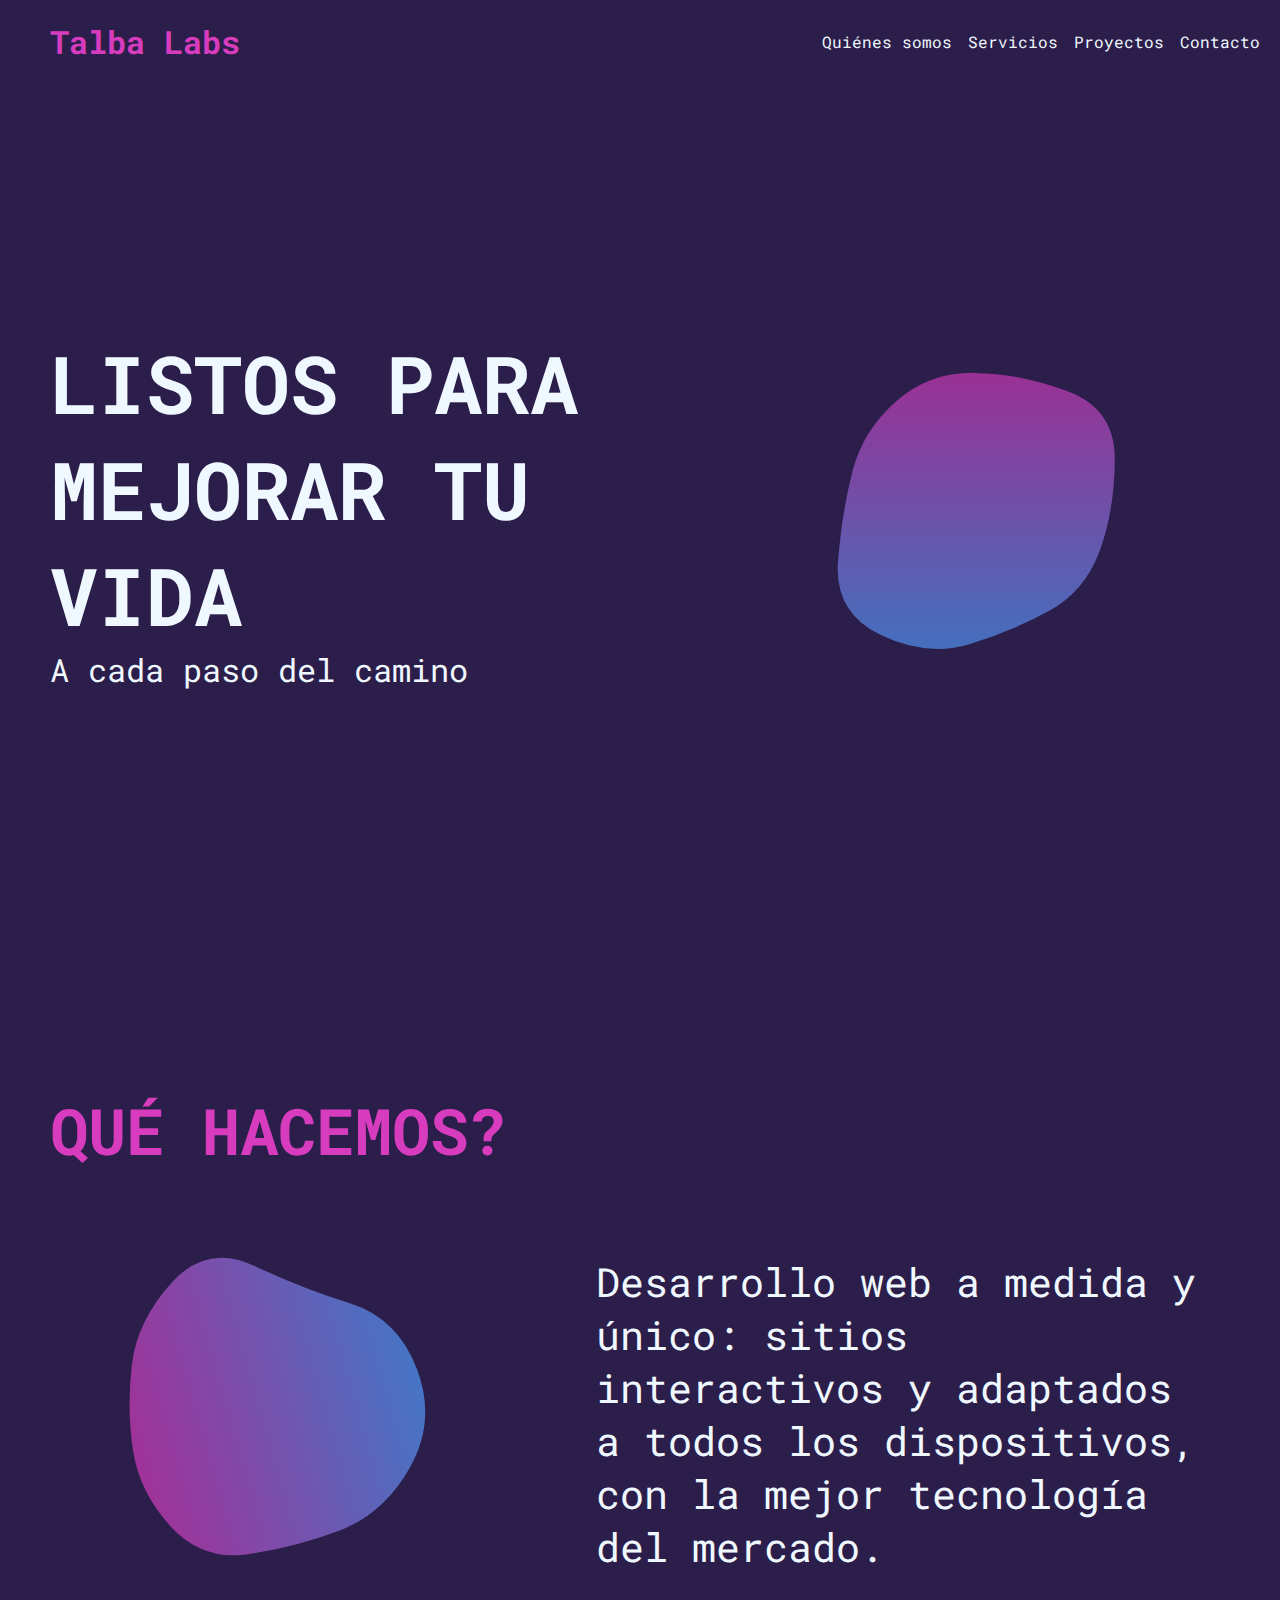
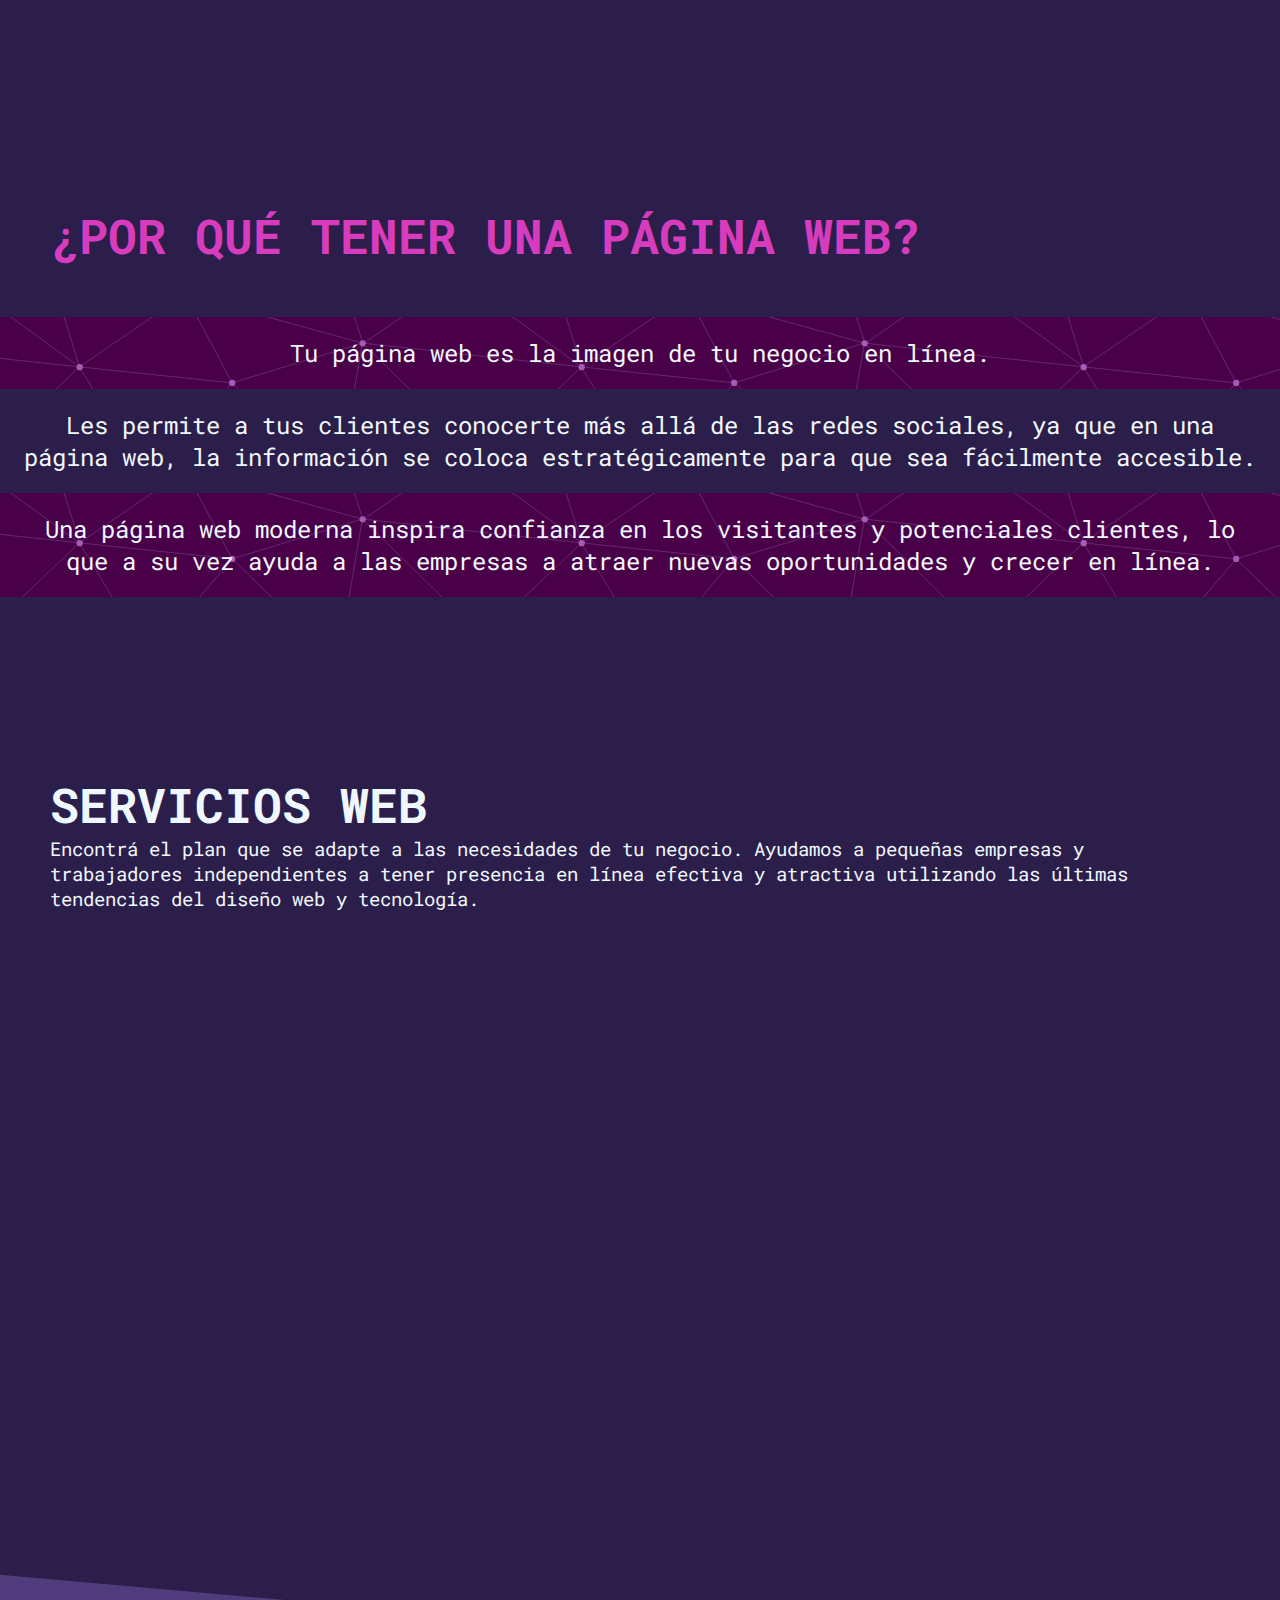
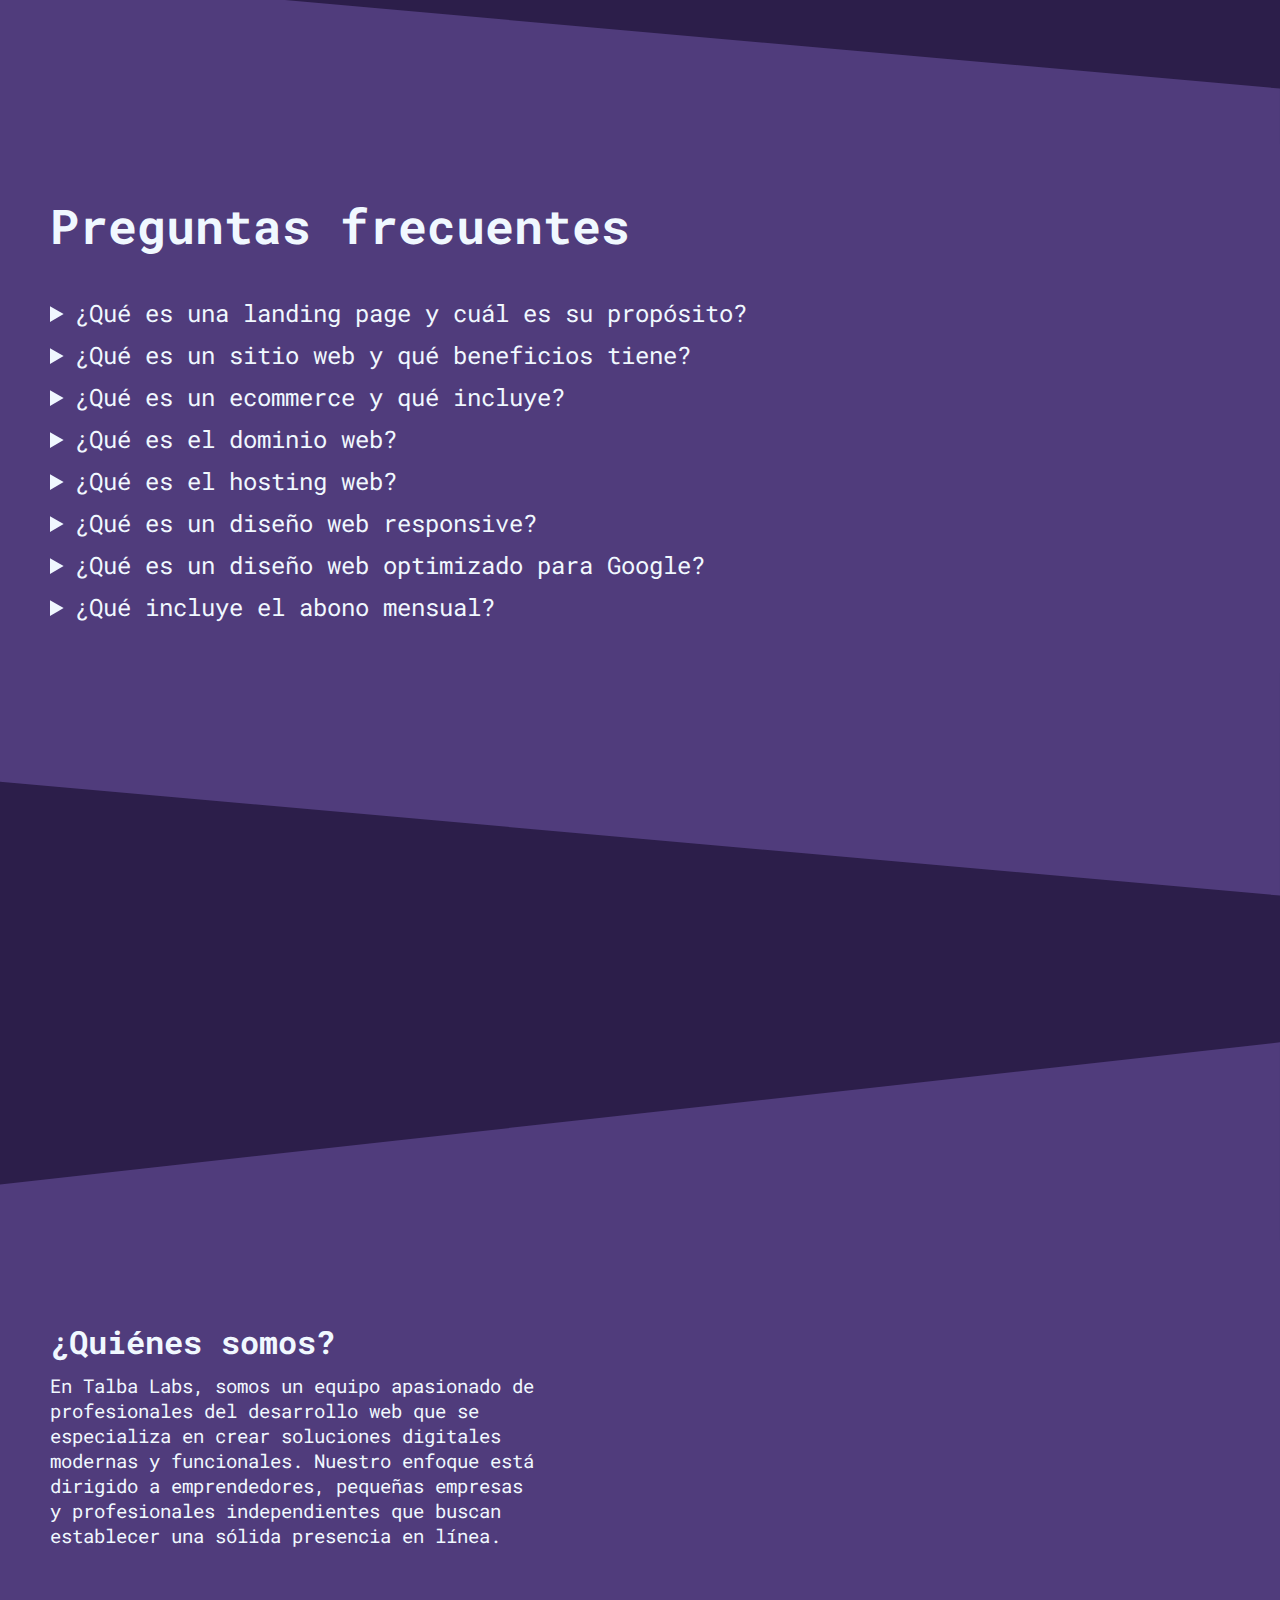
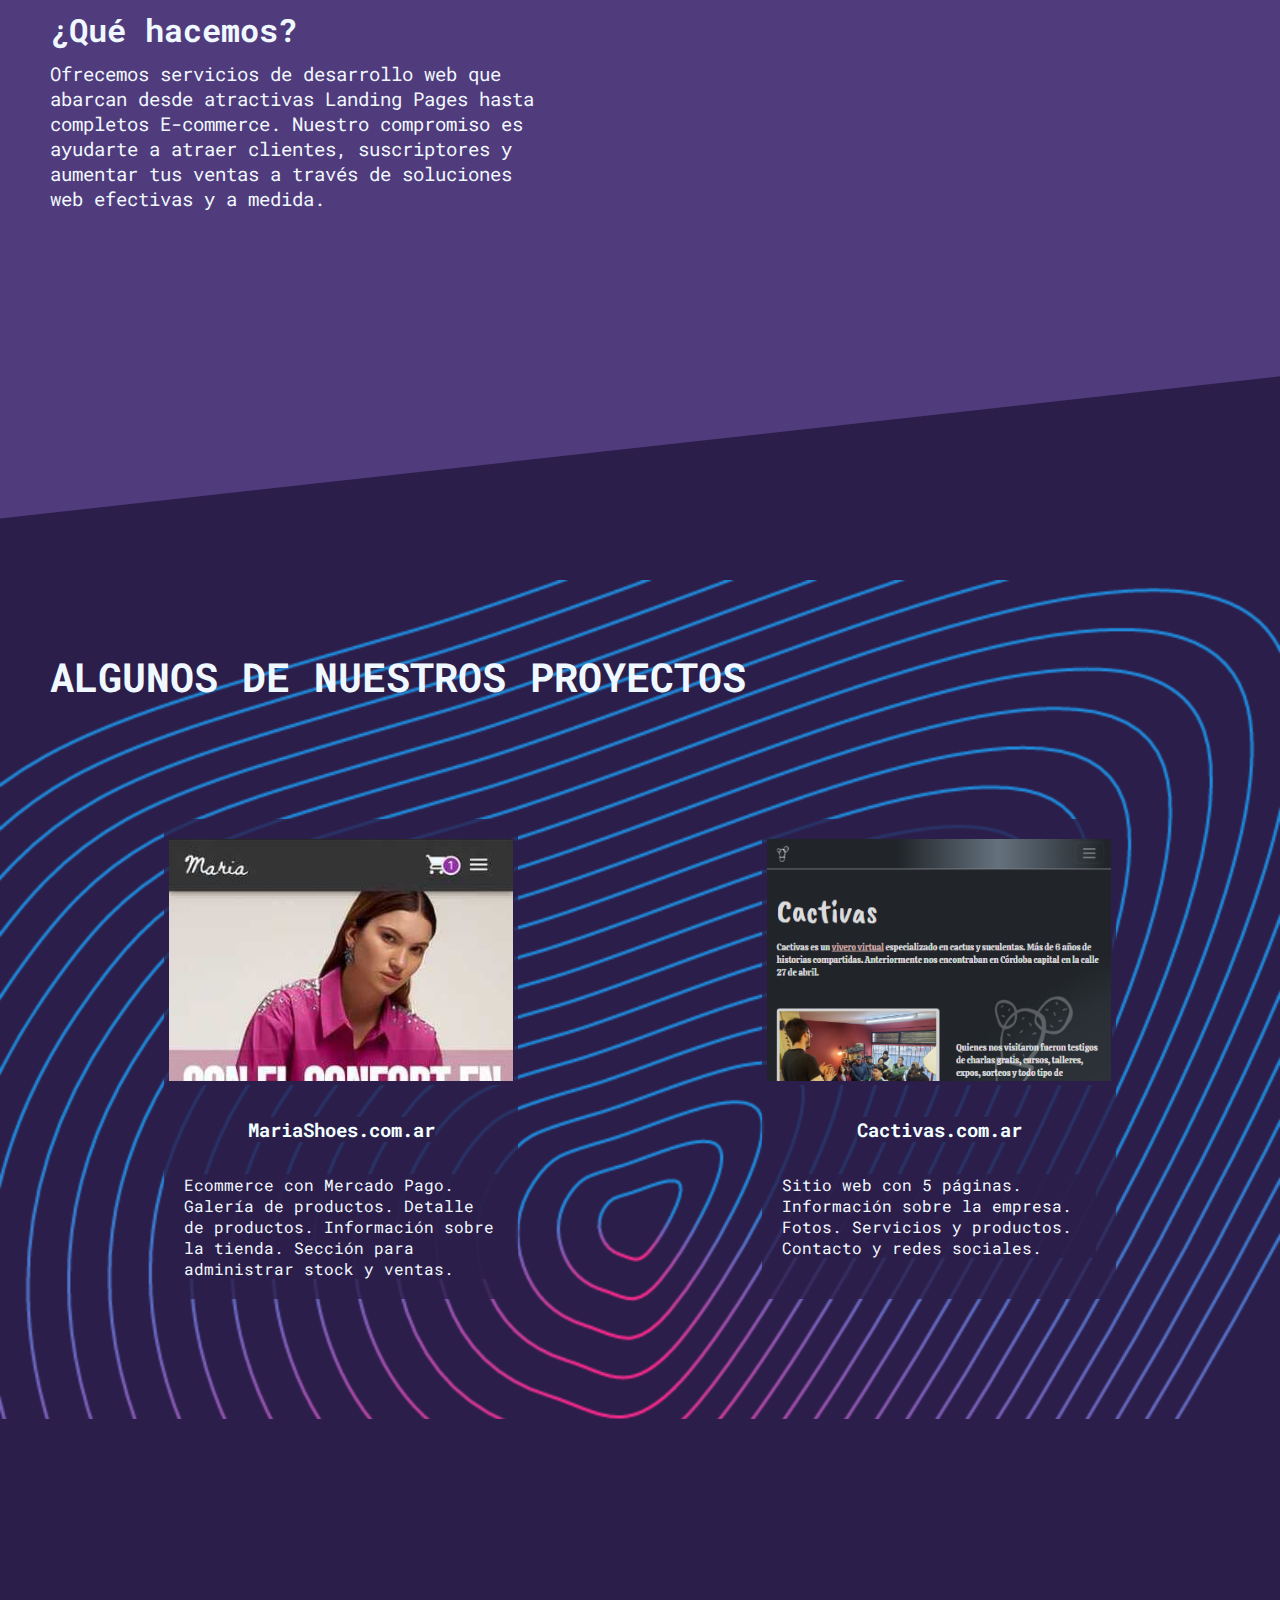
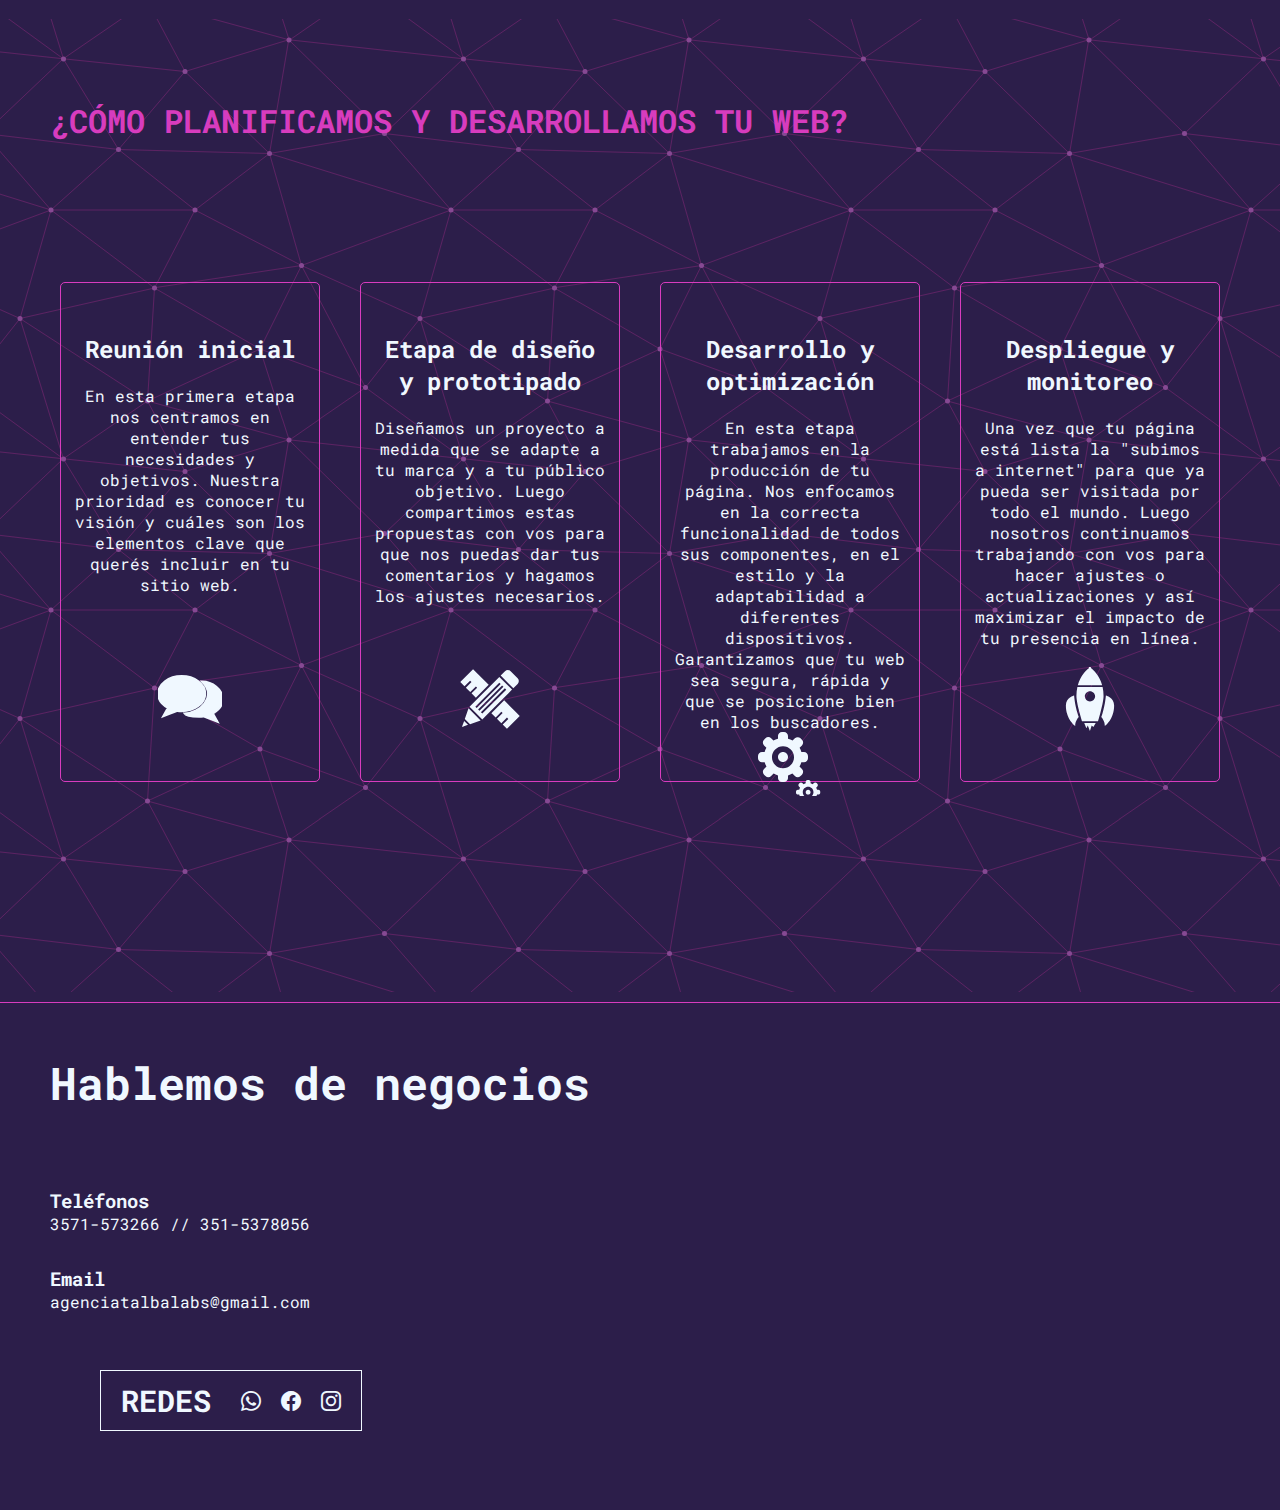
==== commit 20ad2732: "se añaden secciones en lugar de modales" ====
--- a/index.html
+++ b/index.html
@@ -37,7 +37,7 @@
           <p class="scale-in-hor-left">A cada paso del camino</p>
         </div>
         <div class="blob">
-          <div class="blob1 slide-in-right">
+          <div class="blob1">
             <svg
               version="1.1"
               xmlns="http://www.w3.org/2000/svg"
@@ -135,9 +135,10 @@
       </section>
 
       <!-- ************ Servicios web *************** -->
+      <div id="servicios"></div>
       <section class="serv-section">
         <div class="serv-info">
-          <h2 id="servicios">Servicios web</h2>
+          <h2>Servicios web</h2>
           <p>
             Encontrá el plan que se adapte a las necesidades de tu negocio.
             Ayudamos a pequeñas empresas y trabajadores independientes a tener
@@ -166,7 +167,9 @@
               experiencia completa y detallada para visitantes y clientes
               potenciales.
             </p>
-            <button id="plan-sitio">Ver más</button>
+            <a href="./sitioweb.html">
+              <button id="plan-sitio">Ver más</button>
+            </a>
           </div>
           <div class="card-plan" data-aos="zoom-in">
             <h2>Ecommerce</h2>
@@ -175,167 +178,11 @@
               a tus necesidades, que utiliza Mercado Pago como su confiable
               pasarela de pagos para transacciones seguras y convenientes.
             </p>
-            <button id="plan-ecommerce">Ver más</button>
-          </div>
-
-          <!-- *************** MODALES ******************* -->
-          <div class="modal-centro" id="modal-landing">
-            <div class="modal-container">
-              <div class="modal-header">
-                <h2>Landing Page</h2>
-                <p>incluye:</p>
-              </div>
-              <div class="scroll-div">
-                <ul>
-                  <li>Personalización a medida</li>
-                  <li>Textos/imágenes/videos</li>
-                  <li>Botón de WhatsApp</li>
-                  <li>Enlace a redes sociales</li>
-                  <li>Optimización SEO</li>
-                  <li>Optimización para todos los dispositivos</li>
-                </ul>
-                <div class="modal-costo">
-                  <h4>Costo final</h4>
-                  <div class="modal-items">
-                    <div>
-                      <h4>Desarrollo web</h4>
-                      <p>$50.000</p>
-                    </div>
-                    <div>
-                      <h4>Abono mensual</h4>
-                      <p>$6.000</p>
-                    </div>
-                    <div>
-                      <h4>Tiempo de entrega</h4>
-                      <p>de 2 a 4 semanas</p>
-                    </div>
-                    <div>
-                      <h4>Contratación de dominio</h4>
-                      <p>Bonificado por un año</p>
-                    </div>
-                  </div>
-                </div>
-              </div>
-              <div class="modal-footer">
-                <button class="boton cerrar" id="cerrar-modal-landing">
-                  Cerrar
-                </button>
-                <a
-                  href="https://wa.me/5493571573266?text=¡Hola!+Estoy+interesado+en+el+plan+Landing+Page."
-                  target="_blank"
-                >
-                  <button class="boton-contacto">Contacto</button>
-                </a>
-              </div>
-            </div>
-          </div>
-          <div class="modal-centro" id="modal-sitio">
-            <div class="modal-container">
-              <div class="modal-header">
-                <h2>Sitio web</h2>
-                <p>incluye:</p>
-              </div>
-
-              <div class="scroll-div">
-                <ul>
-                  <li>Personalización a medida</li>
-                  <li>Textos/imágenes/videos</li>
-                  <li>Botón de WhatsApp</li>
-                  <li>Enlace a redes sociales</li>
-                  <li>Optimización SEO</li>
-                  <li>Optimización para todos los dispositivos</li>
-                  <li>Hasta 5 páginas internas</li>
-                  <li>Galería de fotos</li>
-                </ul>
-                <div class="modal-costo">
-                  <h4>Costo final</h4>
-                  <div class="modal-items">
-                    <div>
-                      <h4>Desarrollo web</h4>
-                      <p>$80.000</p>
-                    </div>
-                    <div>
-                      <h4>Abono mensual</h4>
-                      <p>$7.000</p>
-                    </div>
-                    <div>
-                      <h4>Tiempo de entrega</h4>
-                      <p>1 mes / 1 mes y medio</p>
-                    </div>
-                    <div>
-                      <h4>Contratación de dominio</h4>
-                      <p>Bonificado por un año</p>
-                    </div>
-                  </div>
-                </div>
-              </div>
-              <div class="modal-footer">
-                <button class="boton cerrar" id="cerrar-modal-sitio">
-                  Cerrar
-                </button>
-                <a
-                  href="https://wa.me/5493571573266?text=¡Hola!+Estoy+interesado+en+el+plan+Sitio+Web."
-                  target="_blank"
-                >
-                  <button class="boton-contacto">Contacto</button>
-                </a>
-              </div>
-            </div>
-          </div>
-          <div class="modal-centro" id="modal-ecommerce">
-            <div class="modal-container">
-              <div class="modal-header">
-                <h2>Ecommerce</h2>
-                <p>incluye:</p>
-              </div>
-              <div class="scroll-div">
-                <ul>
-                  <li>Personalización a medida</li>
-                  <li>Textos/imágenes/videos</li>
-                  <li>Botón de WhatsApp</li>
-                  <li>Enlace a redes sociales</li>
-                  <li>Optimización SEO</li>
-                  <li>Optimización para todos los dispositivos</li>
-                  <li>Hasta 5 páginas internas</li>
-                  <li>Galería de productos</li>
-                  <li>Mercado Pago</li>
-                  <li>Sistema administrador de stock y ventas</li>
-                  <li>Capacitación de uso</li>
-                </ul>
-                <div class="modal-costo">
-                  <h4>Costo final</h4>
-                  <div class="modal-items">
-                    <div>
-                      <h4>Desarrollo web</h4>
-                      <p>$150.000</p>
-                    </div>
-                    <div>
-                      <h4>Abono mensual</h4>
-                      <p>$9.000</p>
-                    </div>
-                    <div>
-                      <h4>Tiempo de entrega</h4>
-                      <p>de 1 a 2 meses</p>
-                    </div>
-                    <div>
-                      <h4>Contratación de dominio</h4>
-                      <p>Bonificado por un año</p>
-                    </div>
-                  </div>
-                </div>
-              </div>
-              <div class="modal-footer">
-                <button id="cerrar-modal-ecommerce">Cerrar</button>
-                <a
-                  href="https://wa.me/5493571573266?text=¡Hola!+Estoy+interesado+en+el+plan+Ecommerce."
-                  target="_blank"
-                >
-                  <button class="boton-contacto">Contacto</button>
-                </a>
-              </div>
-            </div>
-          </div>
-        </div>
+            <a href="./ecommerce.html">
+
+              <button id="plan-ecommerce">Ver más</button>
+            </a>
+          </div>
       </section>
       <!-- ************* preguntas frecuentas **************** -->
       <svg xmlns="http://www.w3.org/2000/svg" viewBox="0 0 1440 320">
@@ -981,7 +828,5 @@
     <script>
       AOS.init();
     </script>
-
-    <script src="./js/main.js"></script>
   </body>
 </html>
--- a/css/main.css
+++ b/css/main.css
@@ -140,19 +140,6 @@
   display: grid;
   place-items: center;
   background: transparent;
-}
-.slide-in-right {
-  animation: slide-in-right 0.8s cubic-bezier(0.25, 0.46, 0.45, 0.94) 0.8s both;
-}
-@keyframes slide-in-right {
-  0% {
-    transform: translateX(1000px);
-    opacity: 0;
-  }
-  100% {
-    transform: translateX(0);
-    opacity: 1;
-  }
 }
 
 /****************** que hacemos? *****************/
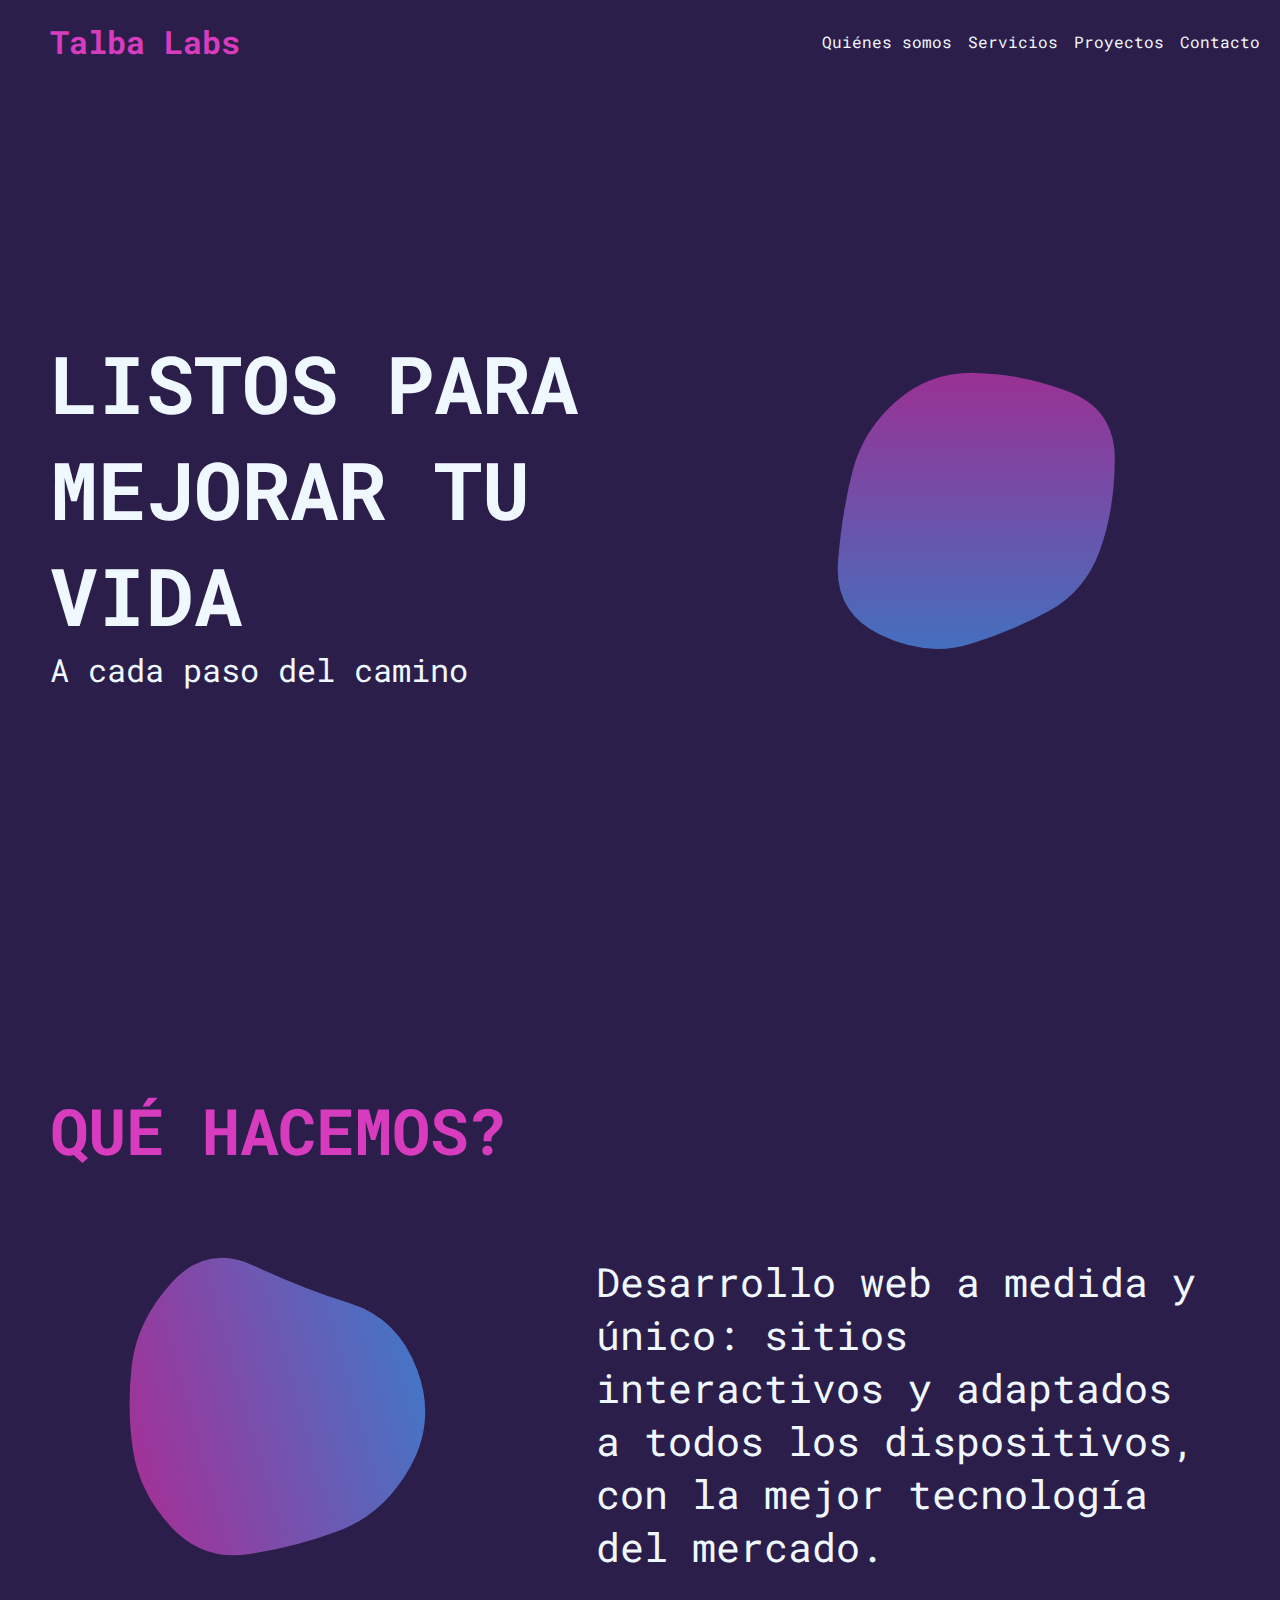
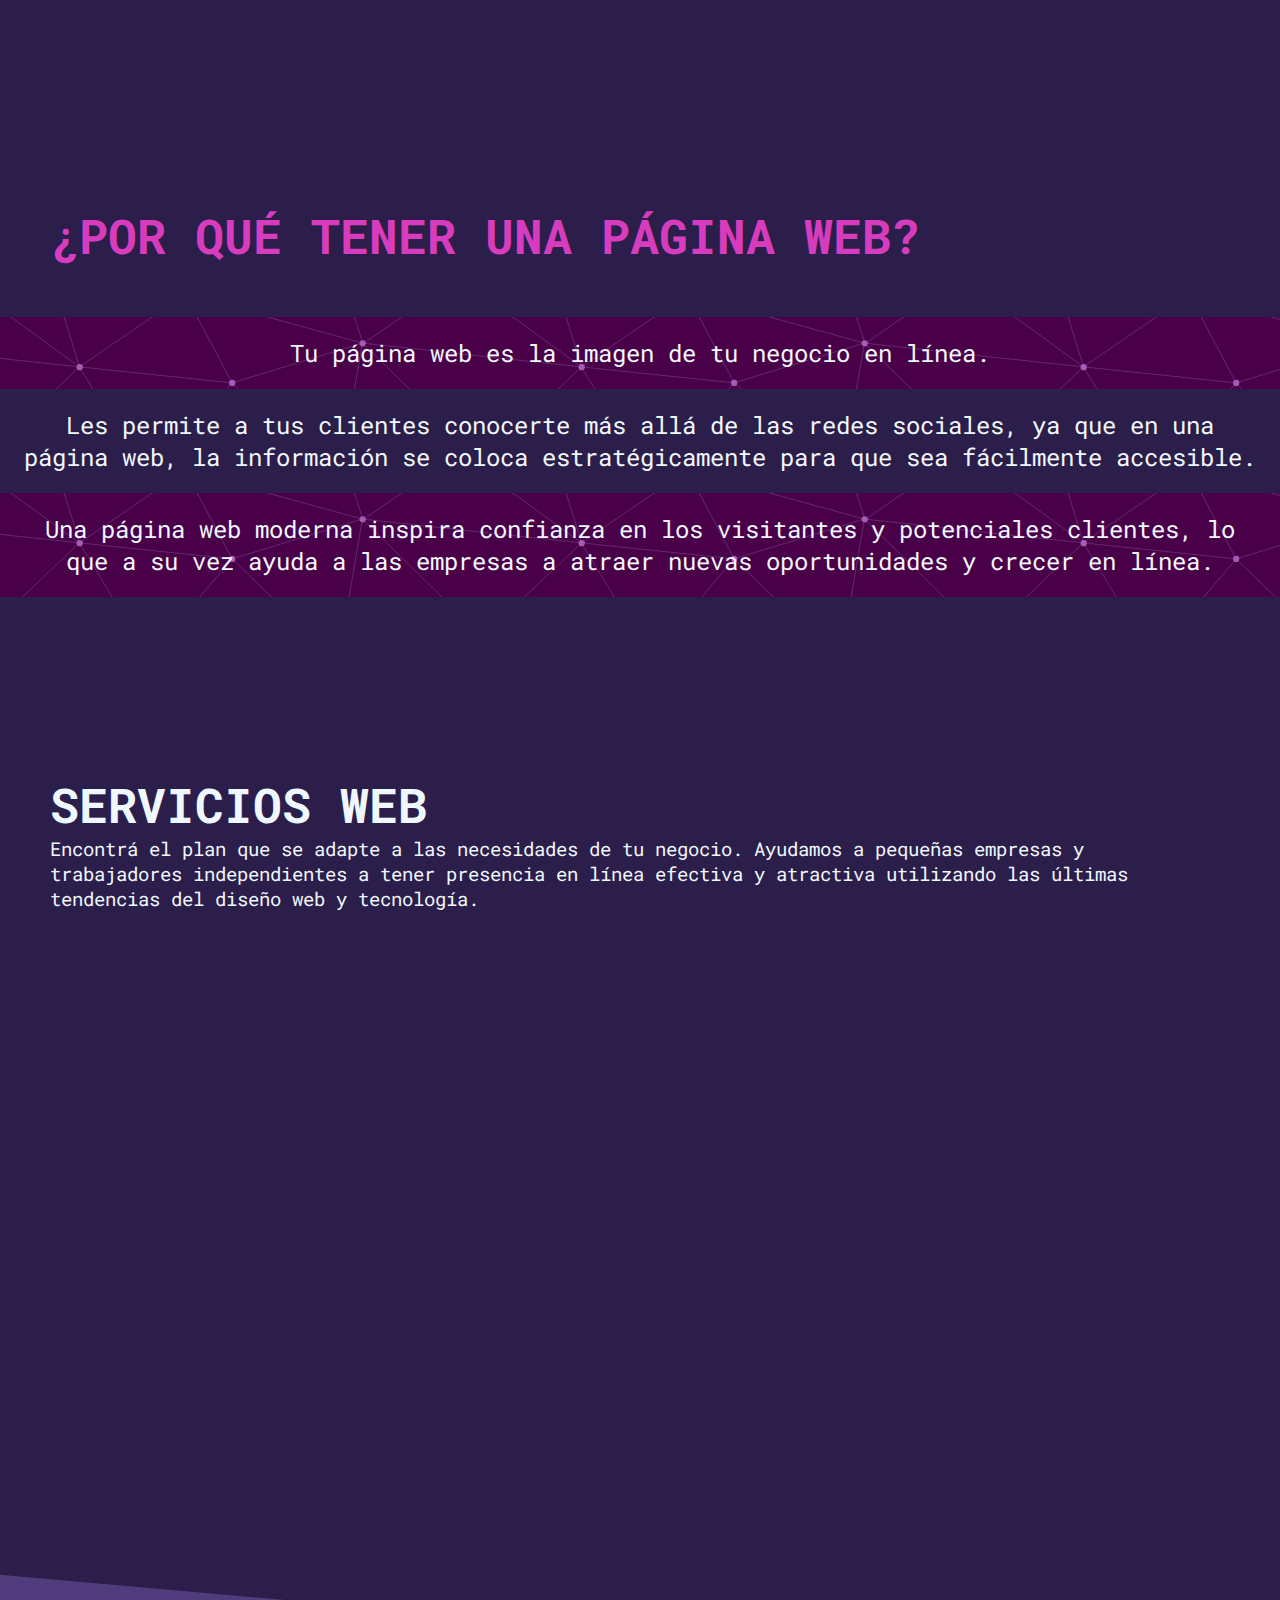
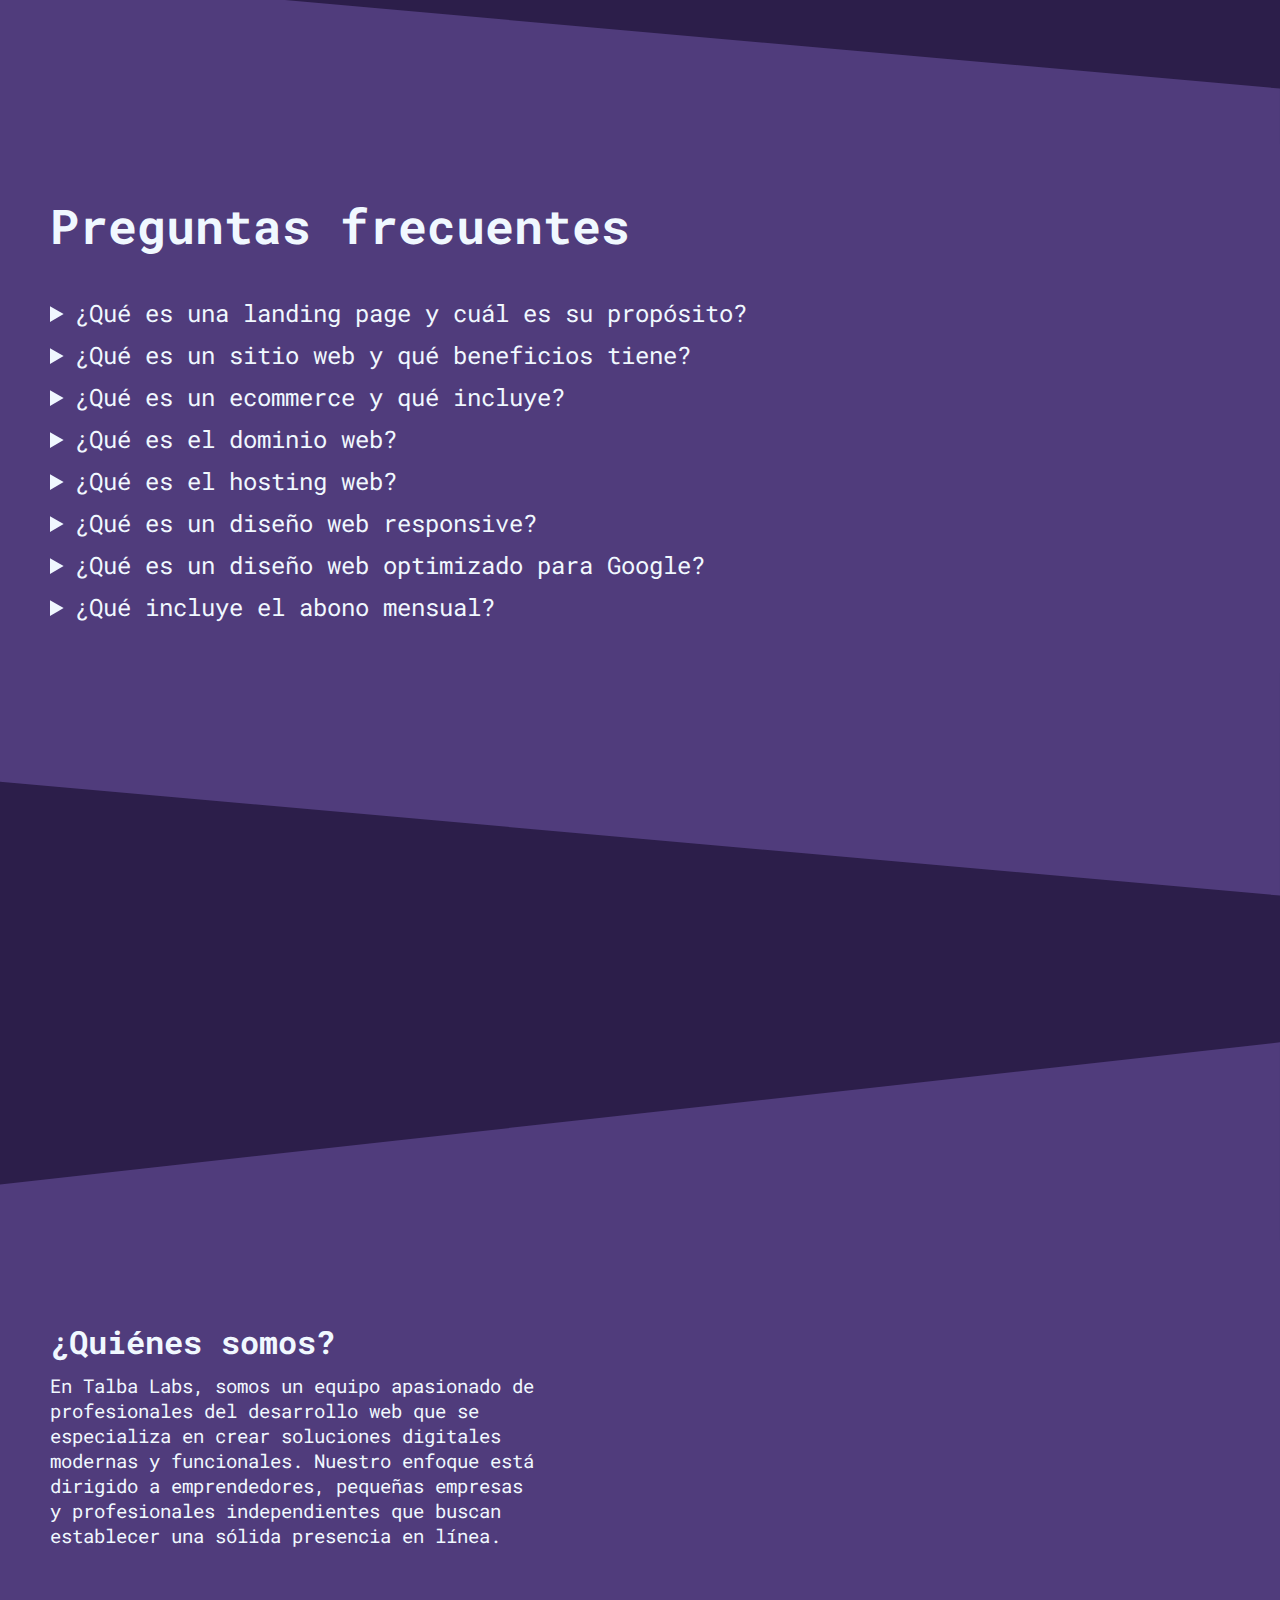
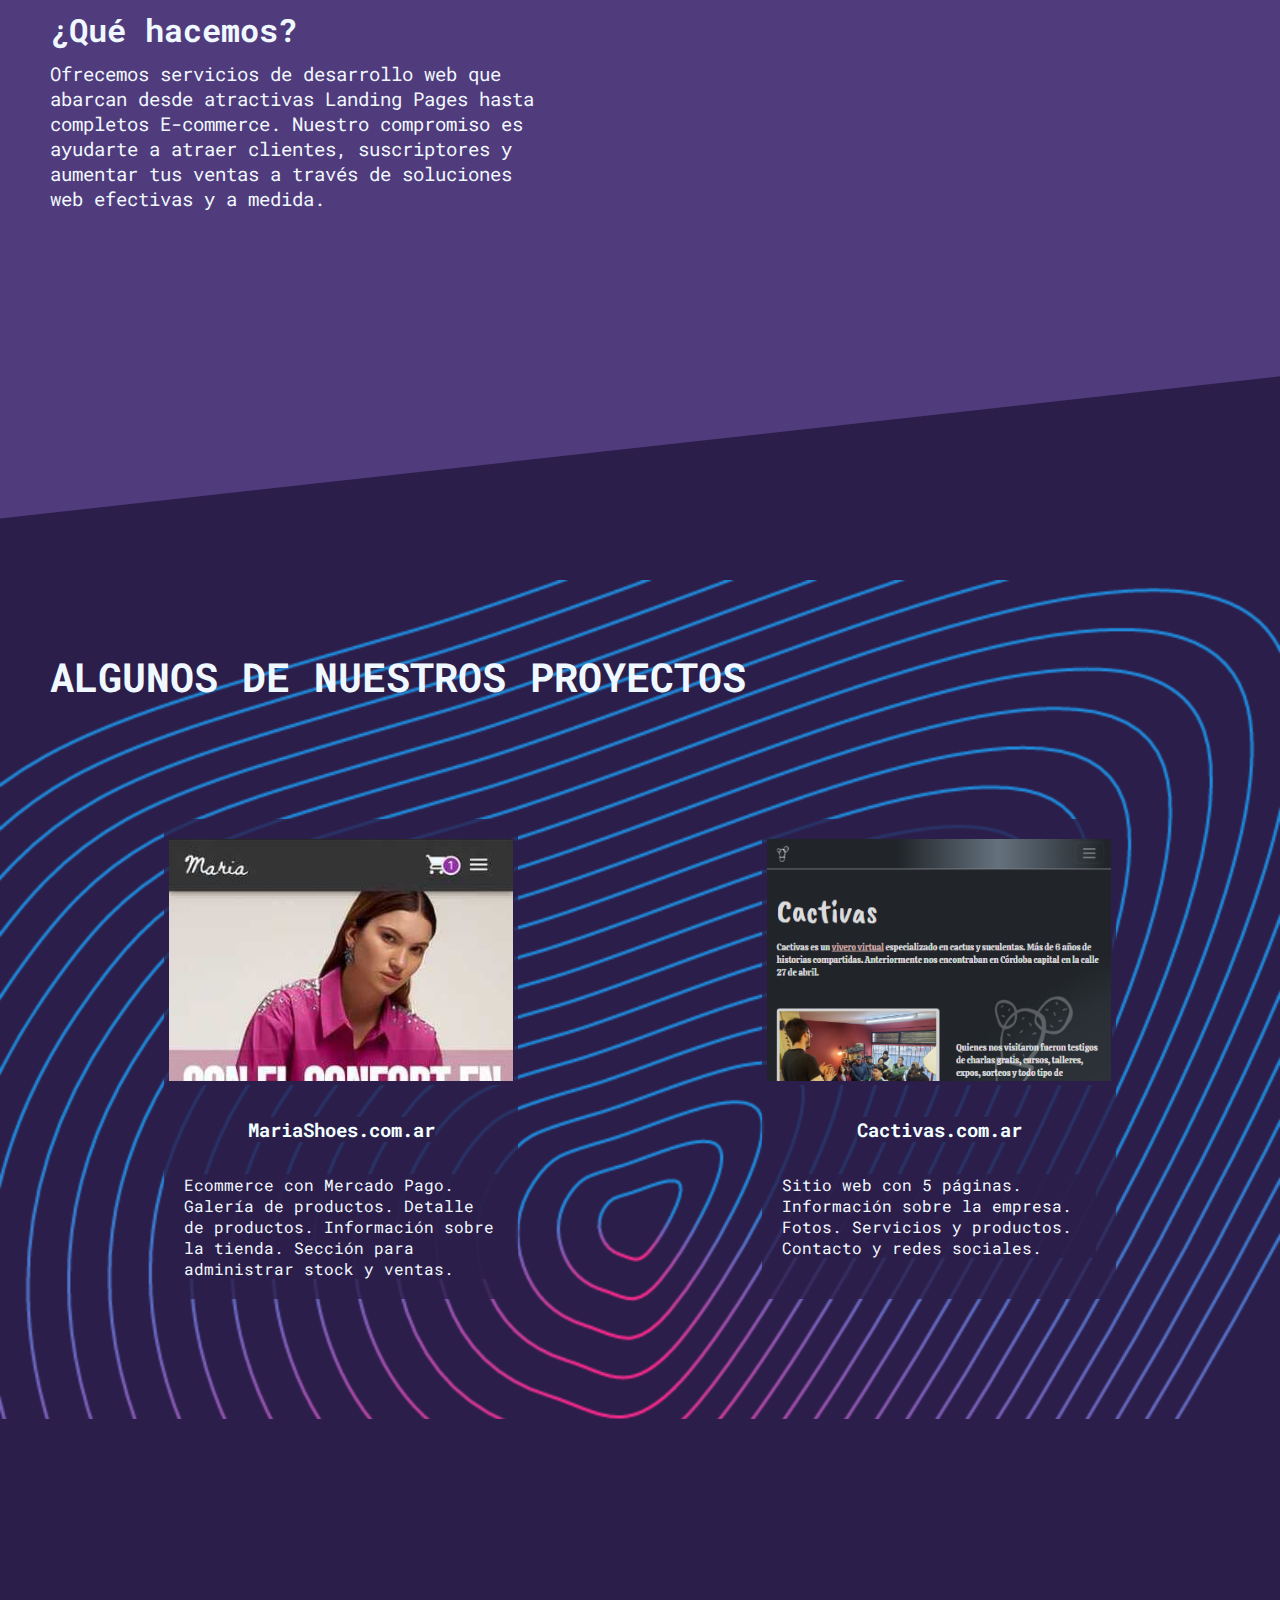
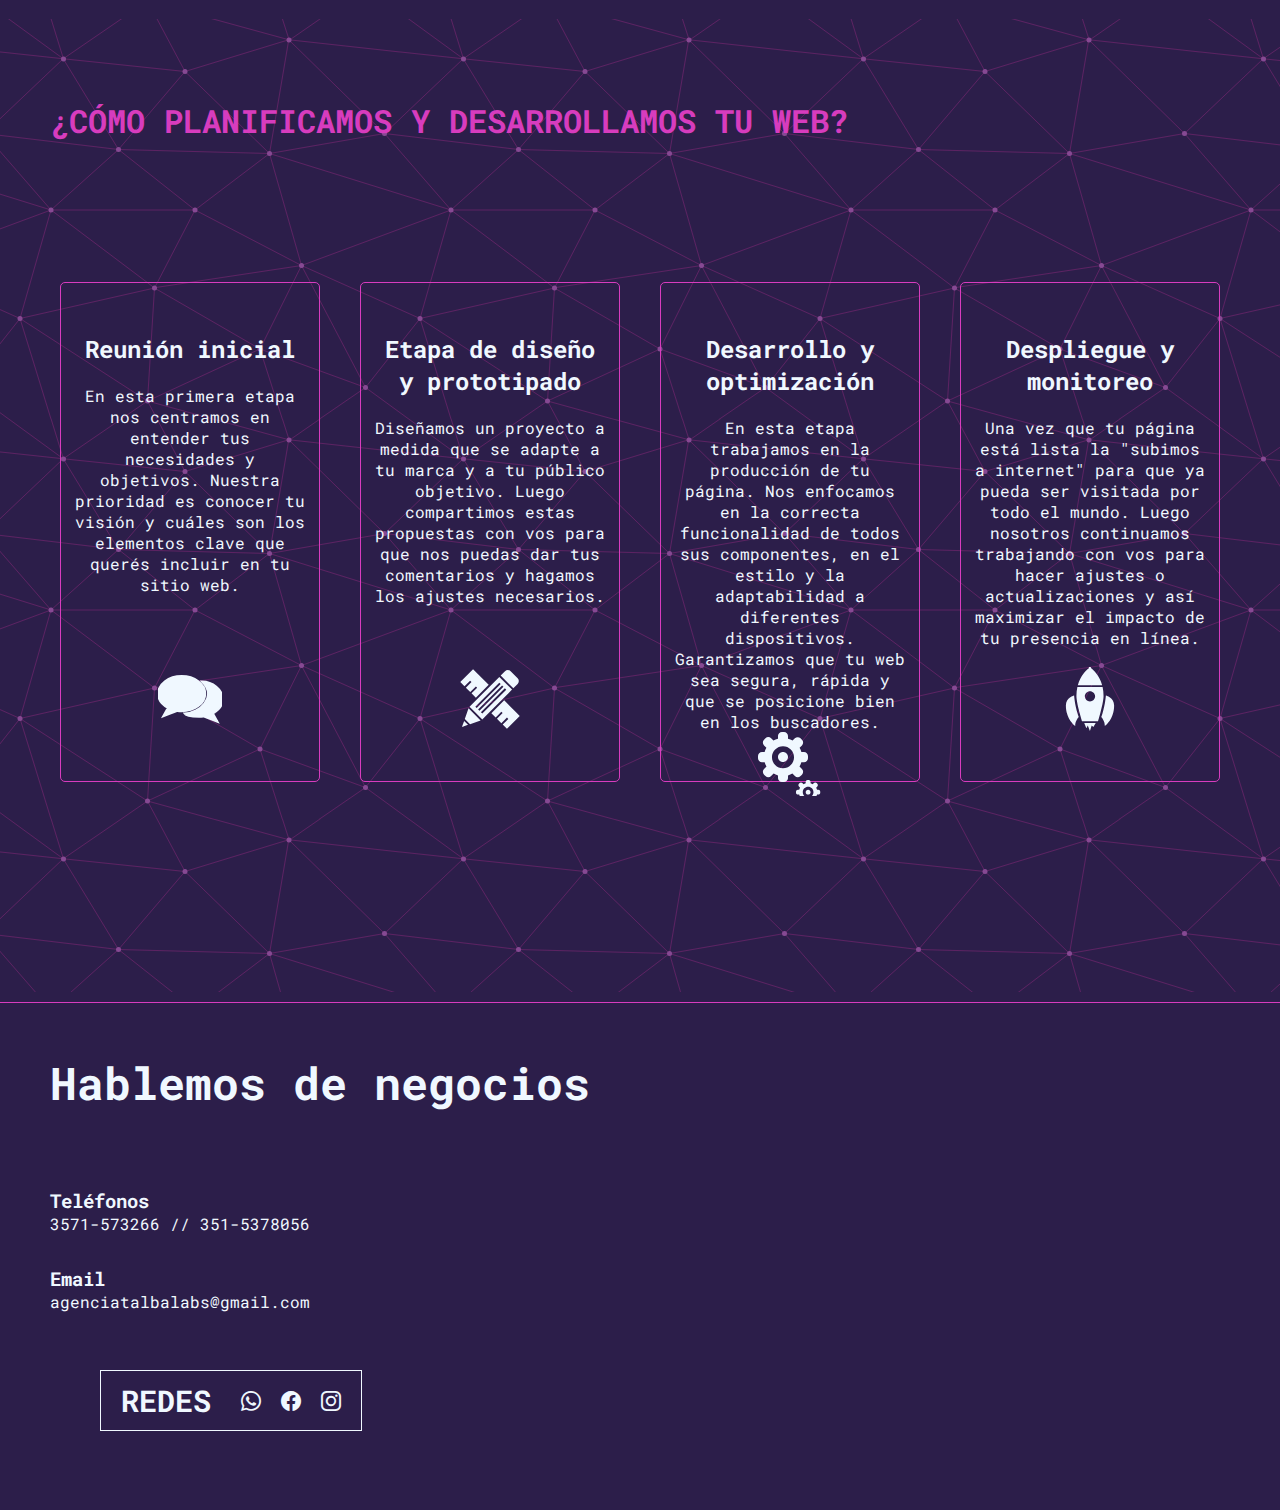
==== commit 05918642: "se configuran secciones" ====
--- a/index.html
+++ b/index.html
@@ -179,7 +179,6 @@
               pasarela de pagos para transacciones seguras y convenientes.
             </p>
             <a href="./ecommerce.html">
-
               <button id="plan-ecommerce">Ver más</button>
             </a>
           </div>
--- a/css/main.css
+++ b/css/main.css
@@ -234,44 +234,24 @@
   background-color: #503c7c;
 }
 /***************** modales **************************/
-.modal-centro {
-  position: fixed;
-  top: 10%;
-  right: 10%;
-  width: 80%;
-  max-height: 80%;
-  color: aliceblue;
-  font-weight: bold;
-  border-radius: 1rem;
-
-  visibility: hidden;
-  opacity: 0;
-  transform: scale(0.5);
-  transition: 0.3s;
-  box-shadow: 0 0 0 500vmax rgba(0, 0, 0, 0.8);
-}
-.modal-container {
+
+/******************************** planes  ***************/
+.planes {
+  color: aliceblue;
+}
+.plan-container {
   display: flex;
   flex-direction: column;
   gap: 1rem;
-  box-shadow: 0px -1px 42px 0px rgba(215, 60, 190, 0.71);
-  -webkit-box-shadow: 0px -1px 42px 0px rgba(215, 60, 190, 0.71);
-  -moz-box-shadow: 0px -1px 42px 0px rgba(215, 60, 190, 0.71);
-}
-.modal-header p {
+}
+.plan-header p {
   padding-left: 10px;
 }
-.modal-header h2 {
+.plan-header h2 {
   text-align: center;
   padding-block: 10px;
 }
-.modal-centro.active {
-  transform: scale(1);
-  opacity: 1;
-  visibility: visible;
-}
-
-.modal-costo {
+.plan-costo {
   border: 2px solid var(--clr-rosita);
   padding: 5px;
   display: flex;
@@ -280,84 +260,11 @@
   background-color: aliceblue;
   color: var(--clr-rosita);
 }
-.modal-costo h4,
-.modal-items h4,
-.modal-items p {
-  background-color: aliceblue;
-  color: var(--clr-rosita);
-  text-align: center;
-}
-
-.modal-items {
+.plan-items {
   display: flex;
   flex-direction: column;
   gap: 5px;
   background-color: aliceblue;
-}
-
-.scroll-div {
-  height: 400px;
-  overflow: hidden;
-  overflow-y: scroll;
-}
-.scroll-div ul {
-  list-style-type: square;
-  list-style-position: inside;
-}
-.scroll-div ul li {
-  background-color: #503c7c;
-  padding-left: 10px;
-  padding-top: 5px;
-}
-.modal-footer {
-  display: flex;
-  flex-direction: column;
-  align-items: center;
-  gap: 0.5em;
-  padding-bottom: 10px;
-}
-.modal-footer button {
-  background-color: var(--clr-rosita);
-  width: 50%;
-  font-size: 1em;
-  color: #1c1c1c;
-}
-
-.modal-footer a {
-  background-color: var(--clr-rosita);
-  width: 50%;
-  text-align: center;
-  color: #1c1c1c;
-  font-size: 1em;
-}
-.boton-contacto {
-  width: 100%;
-  border: none;
-}
-/******************************** planes  ***************/
-.planes {
-  color: aliceblue;
-}
-.plan-container {
-  display: flex;
-  flex-direction: column;
-  gap: 1rem;
-}
-.plan-header p {
-  padding-left: 10px;
-}
-.plan-header h2 {
-  text-align: center;
-  padding-block: 10px;
-}
-.plan-costo {
-  border: 2px solid var(--clr-rosita);
-  padding: 5px;
-  display: flex;
-  flex-direction: column;
-  gap: 8px;
-  background-color: aliceblue;
-  color: var(--clr-rosita);
 }
 .plan-costo h4,
 .plan-items h4,
@@ -381,6 +288,16 @@
   color: #1c1c1c;
   font-size: 1em;
 }
+.plan-div ul {
+  list-style-type: square;
+  list-style-position: inside;
+}
+.plan-div ul li {
+  background-color: #503c7c;
+  padding-left: 10px;
+  padding-top: 5px;
+}
+
 /******************************** preguntas frecuentes ***************/
 
 .faq {
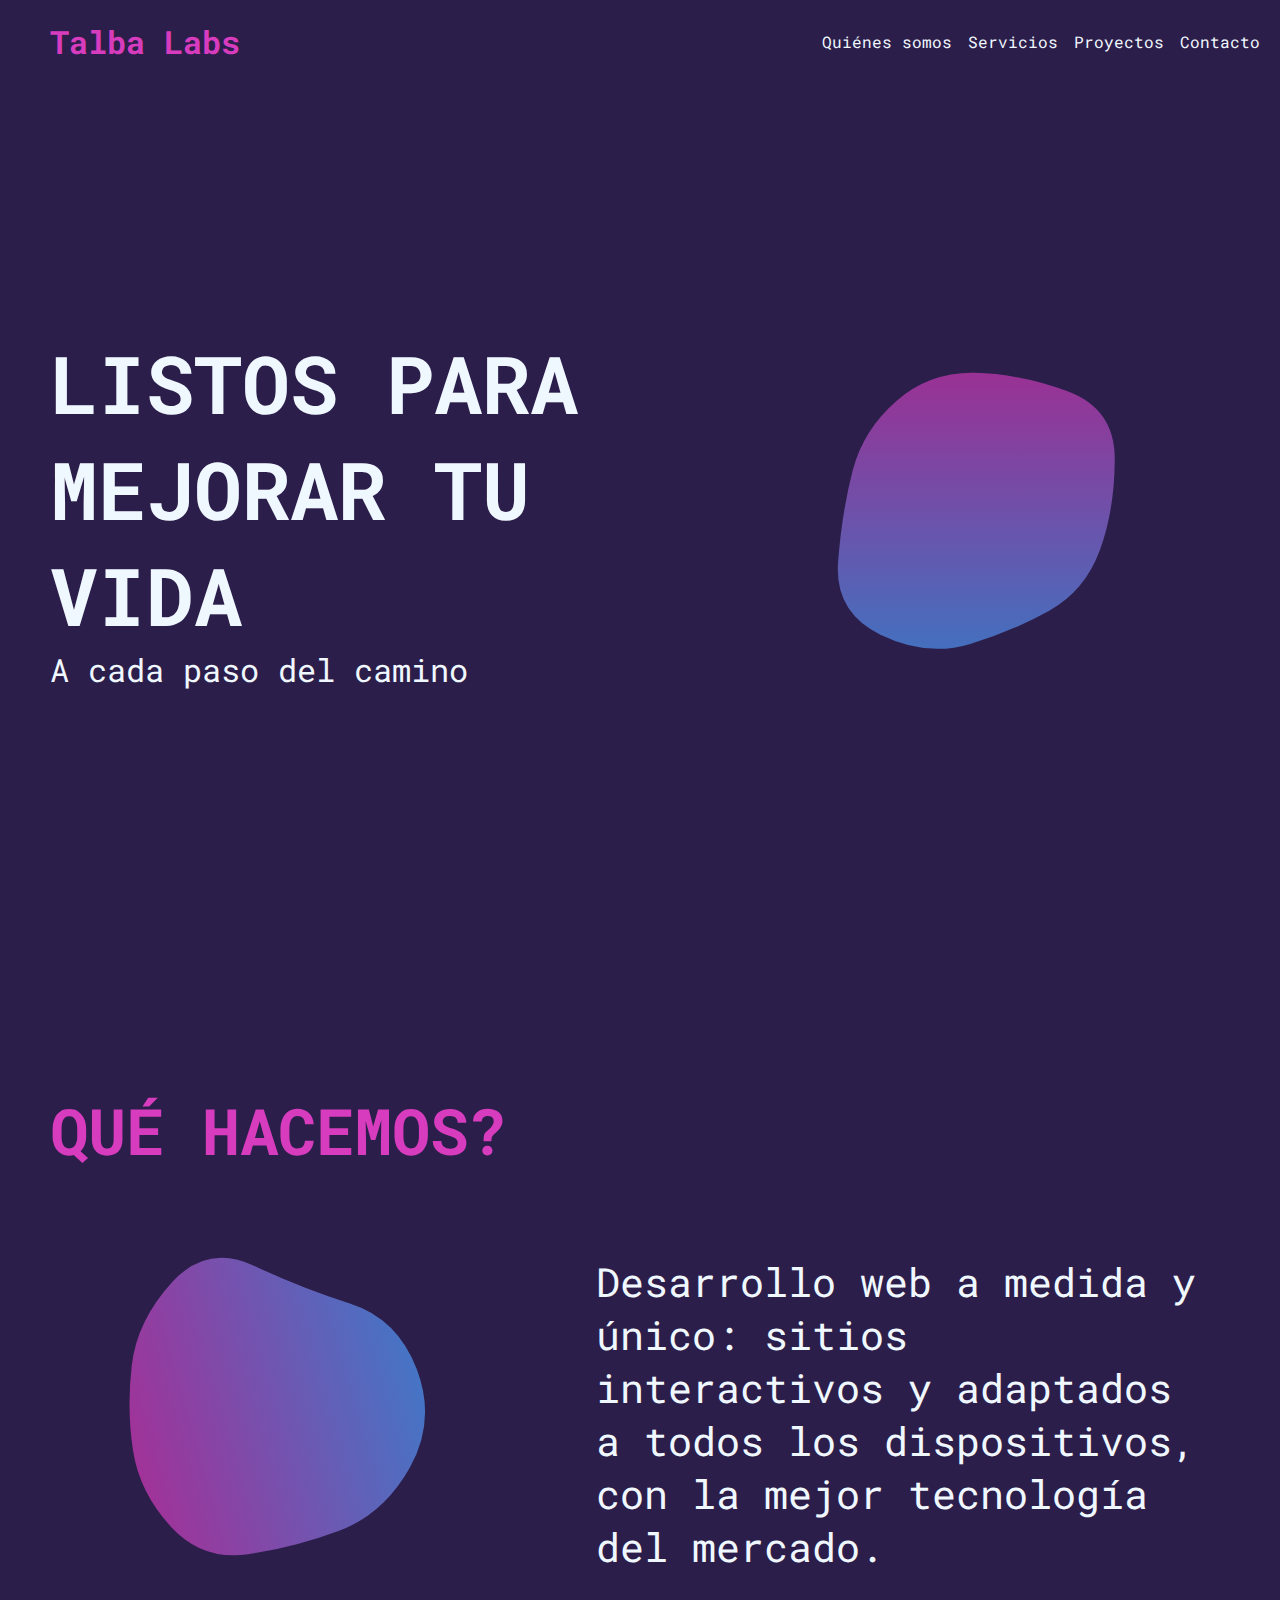
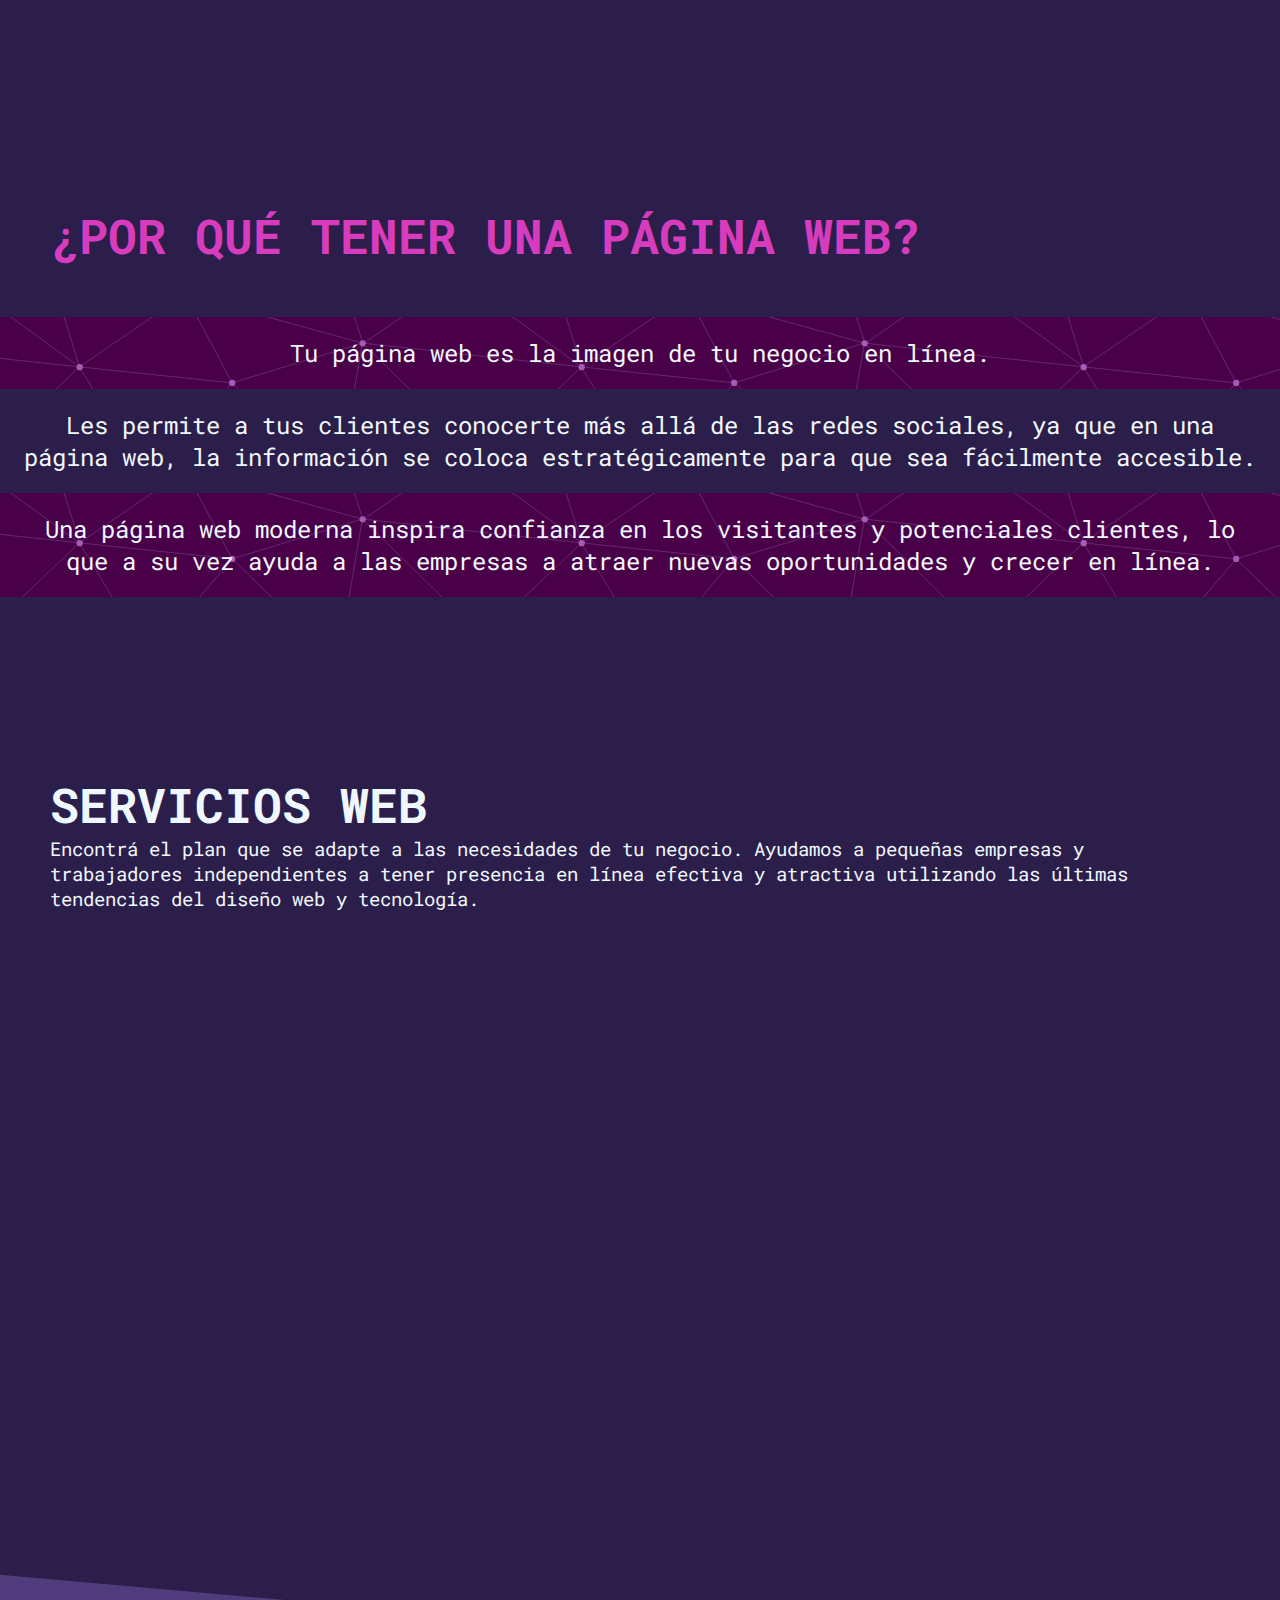
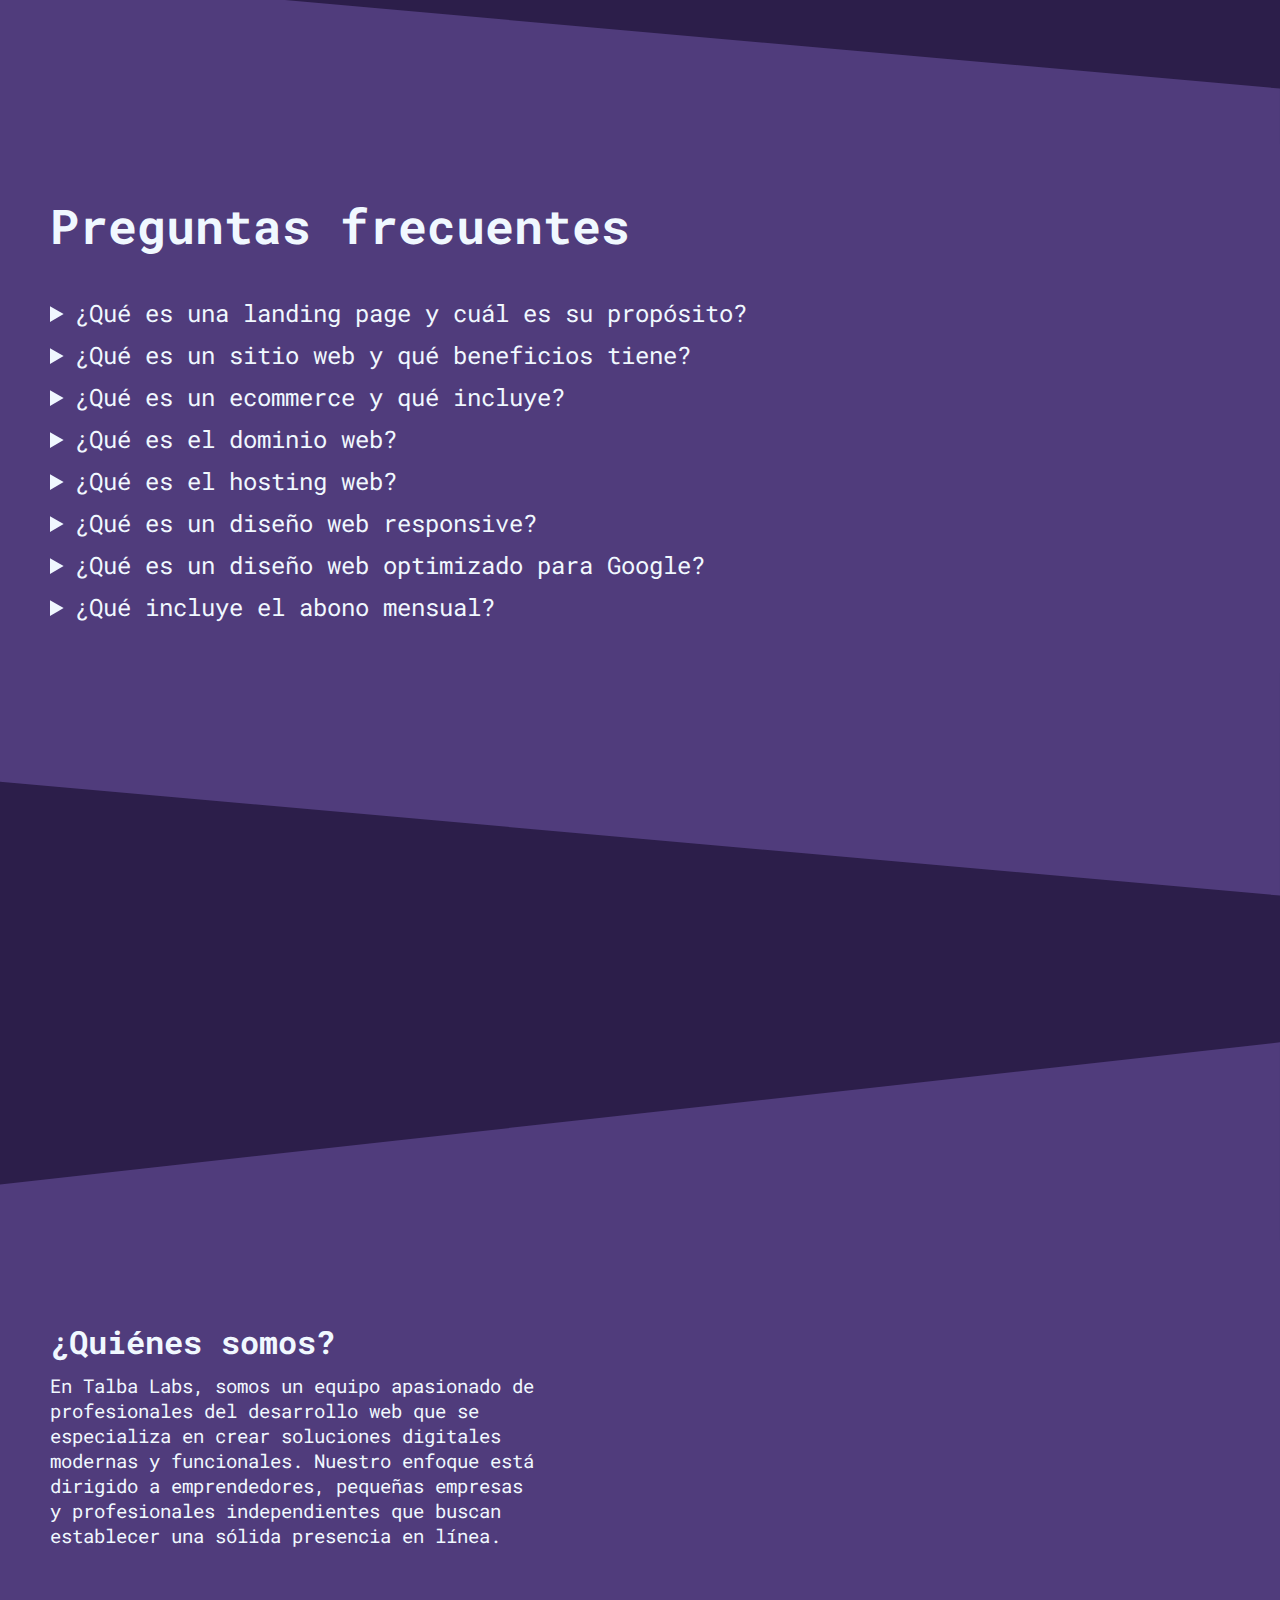
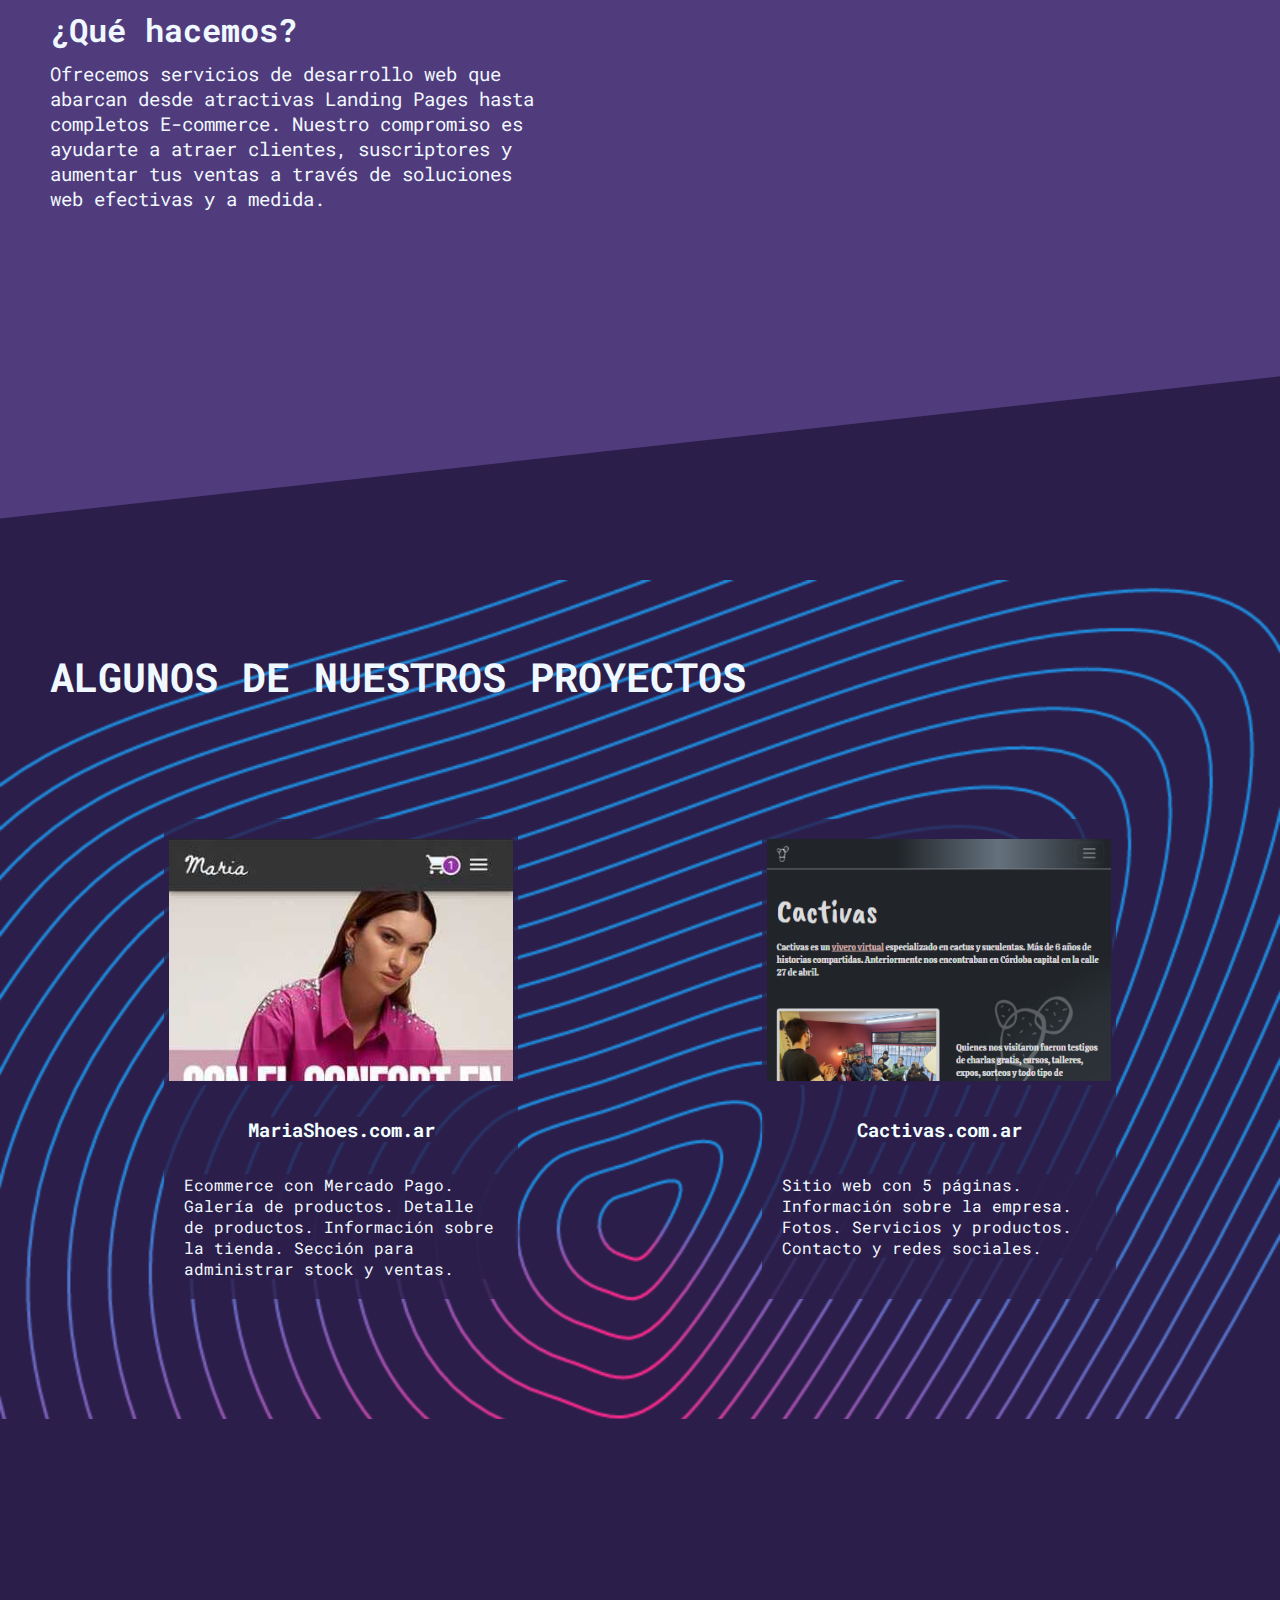
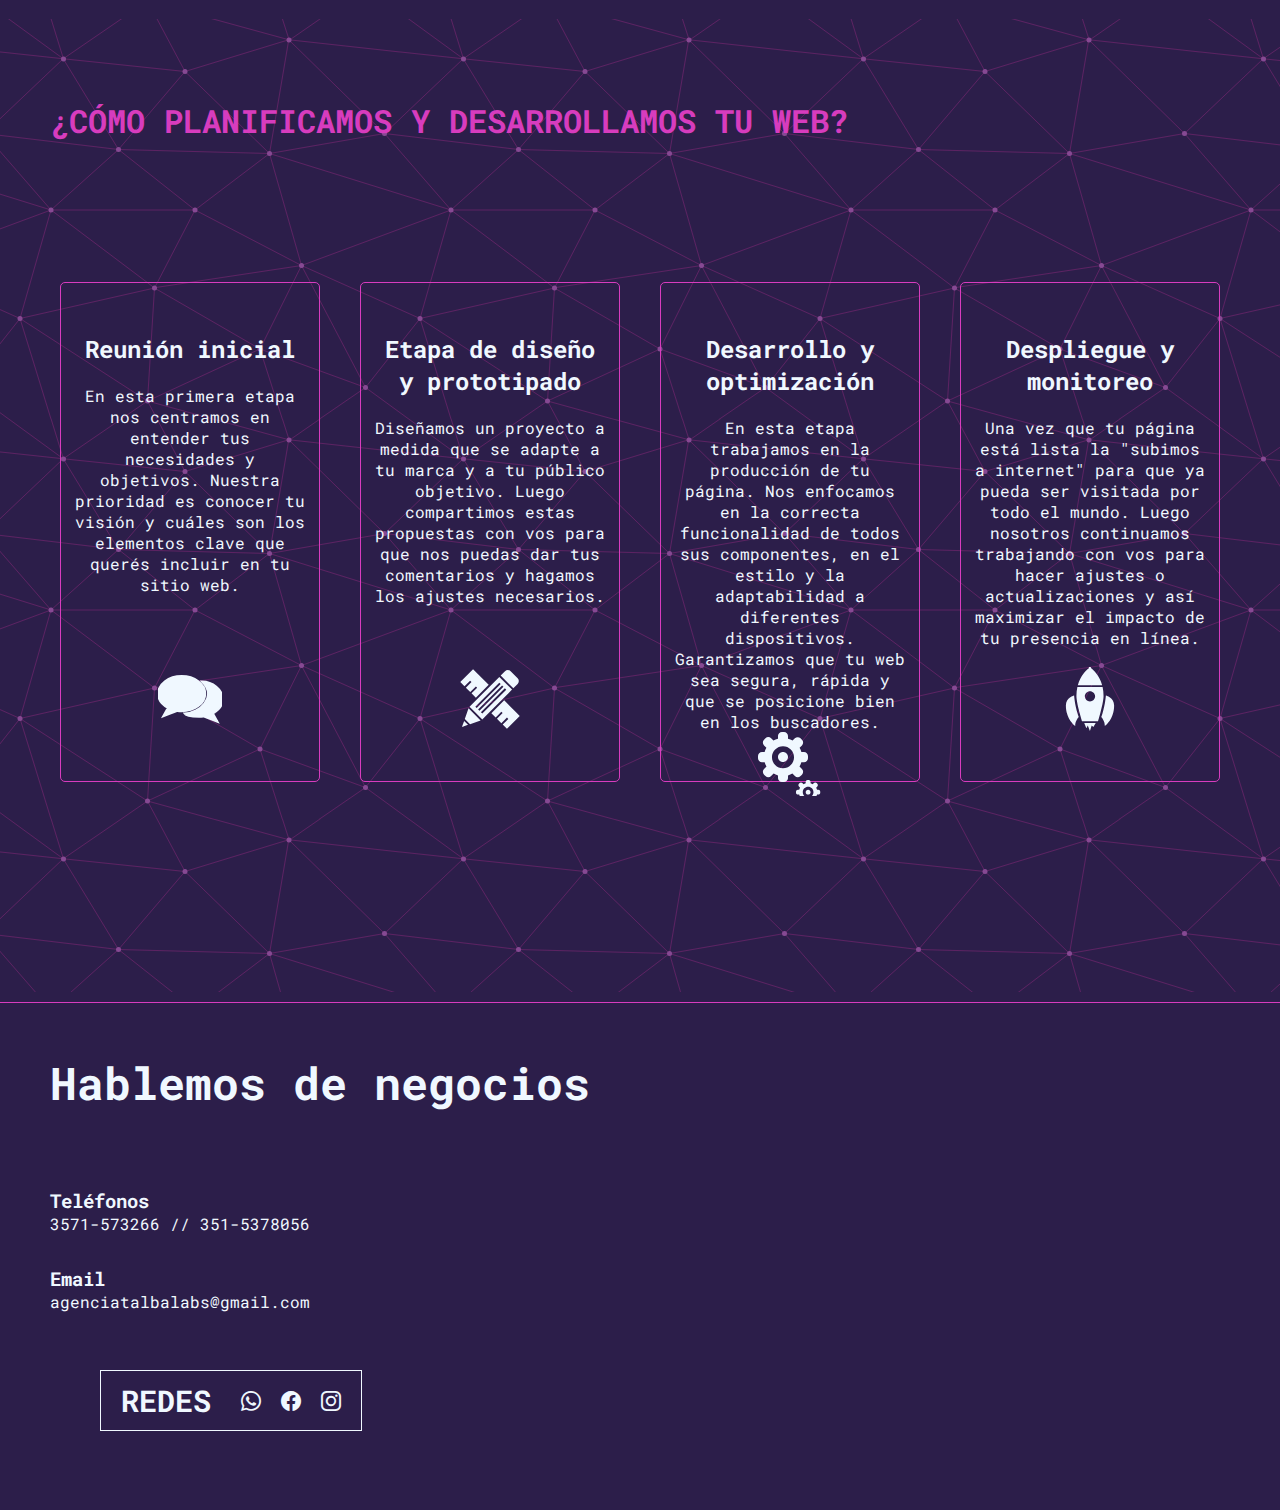
==== commit c6d53c6f: "probando css en nuevas paginas" ====
--- a/index.html
+++ b/index.html
@@ -827,5 +827,6 @@
     <script>
       AOS.init();
     </script>
+    <script src="./js/main.js"></script>
   </body>
 </html>
--- a/css/main.css
+++ b/css/main.css
@@ -238,18 +238,20 @@
 /******************************** planes  ***************/
 .planes {
   color: aliceblue;
+  padding: 20px;
 }
 .plan-container {
   display: flex;
   flex-direction: column;
   gap: 1rem;
 }
+
 .plan-header p {
   padding-left: 10px;
 }
 .plan-header h2 {
   text-align: center;
-  padding-block: 10px;
+  padding: 40px 0 10px 0;
 }
 .plan-costo {
   border: 2px solid var(--clr-rosita);
@@ -291,6 +293,8 @@
 .plan-div ul {
   list-style-type: square;
   list-style-position: inside;
+  padding-block: 10px;
+  background-color: #503c7c;
 }
 .plan-div ul li {
   background-color: #503c7c;
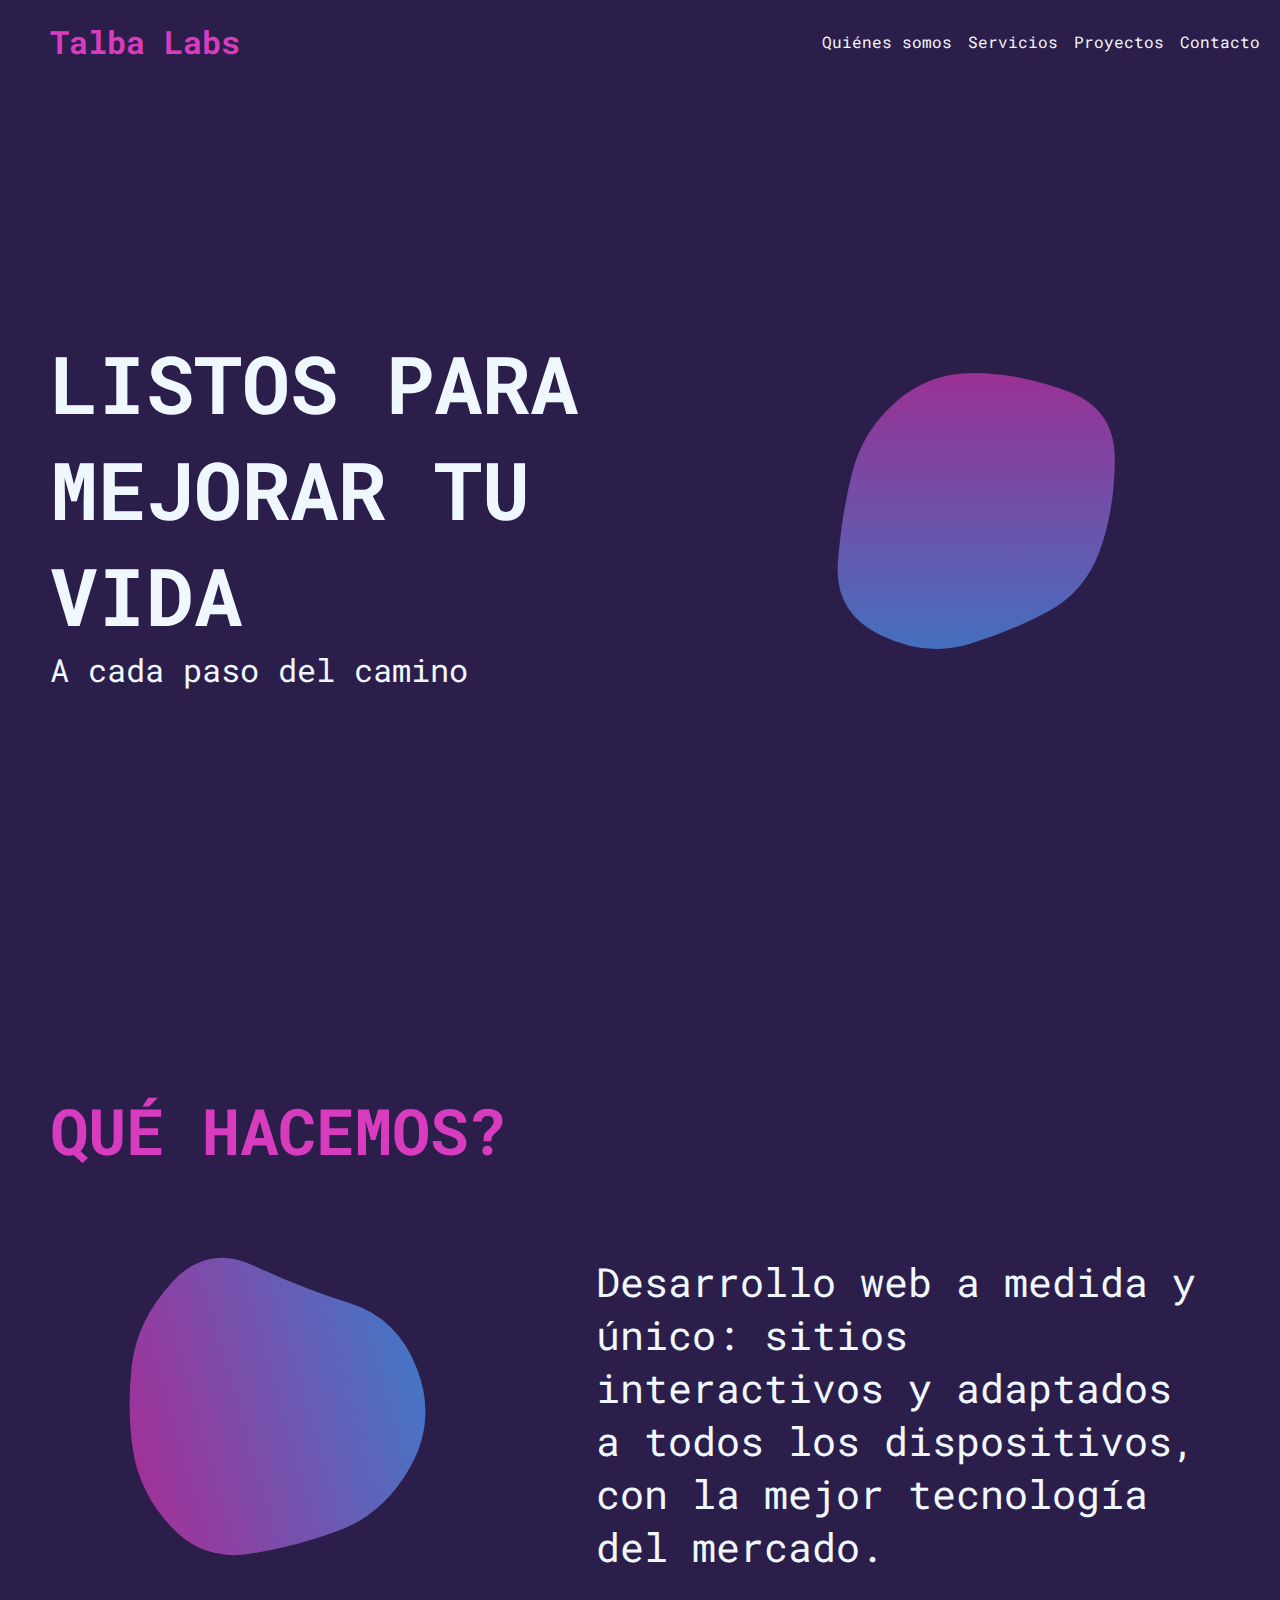
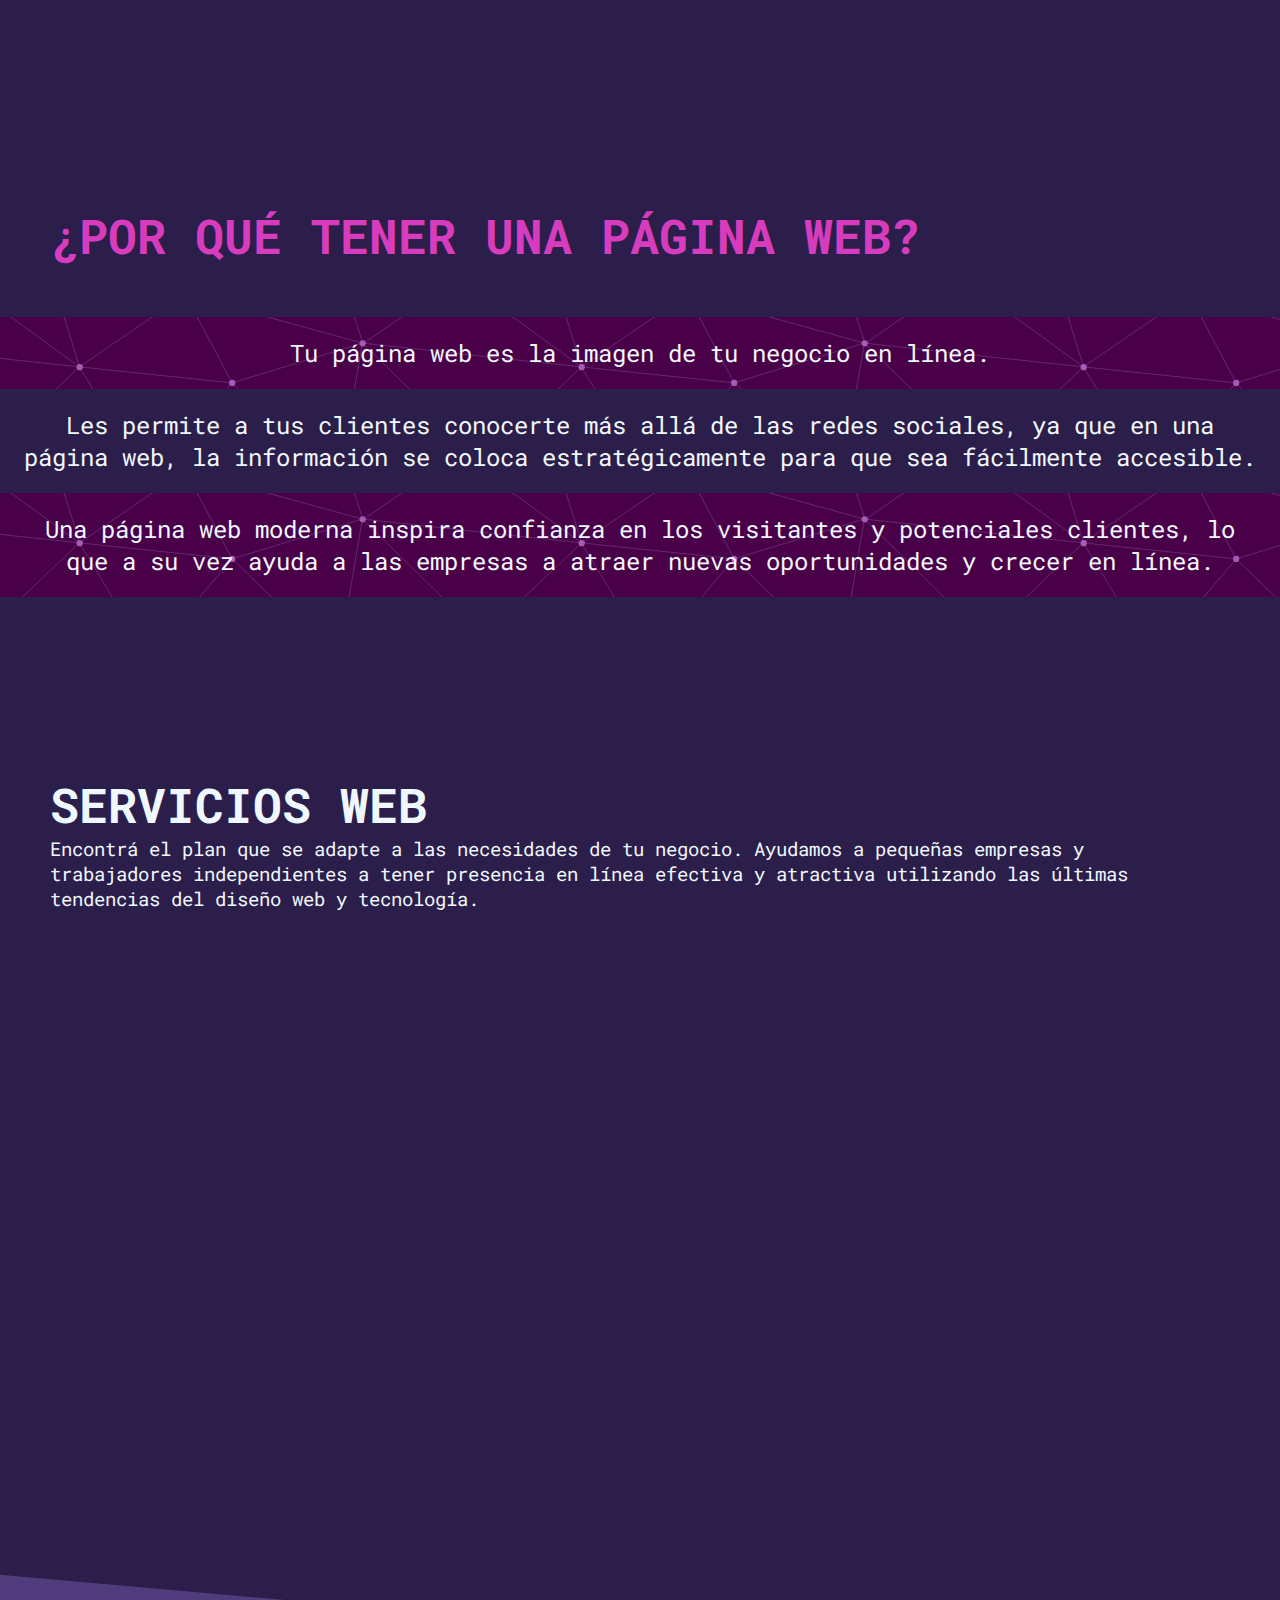
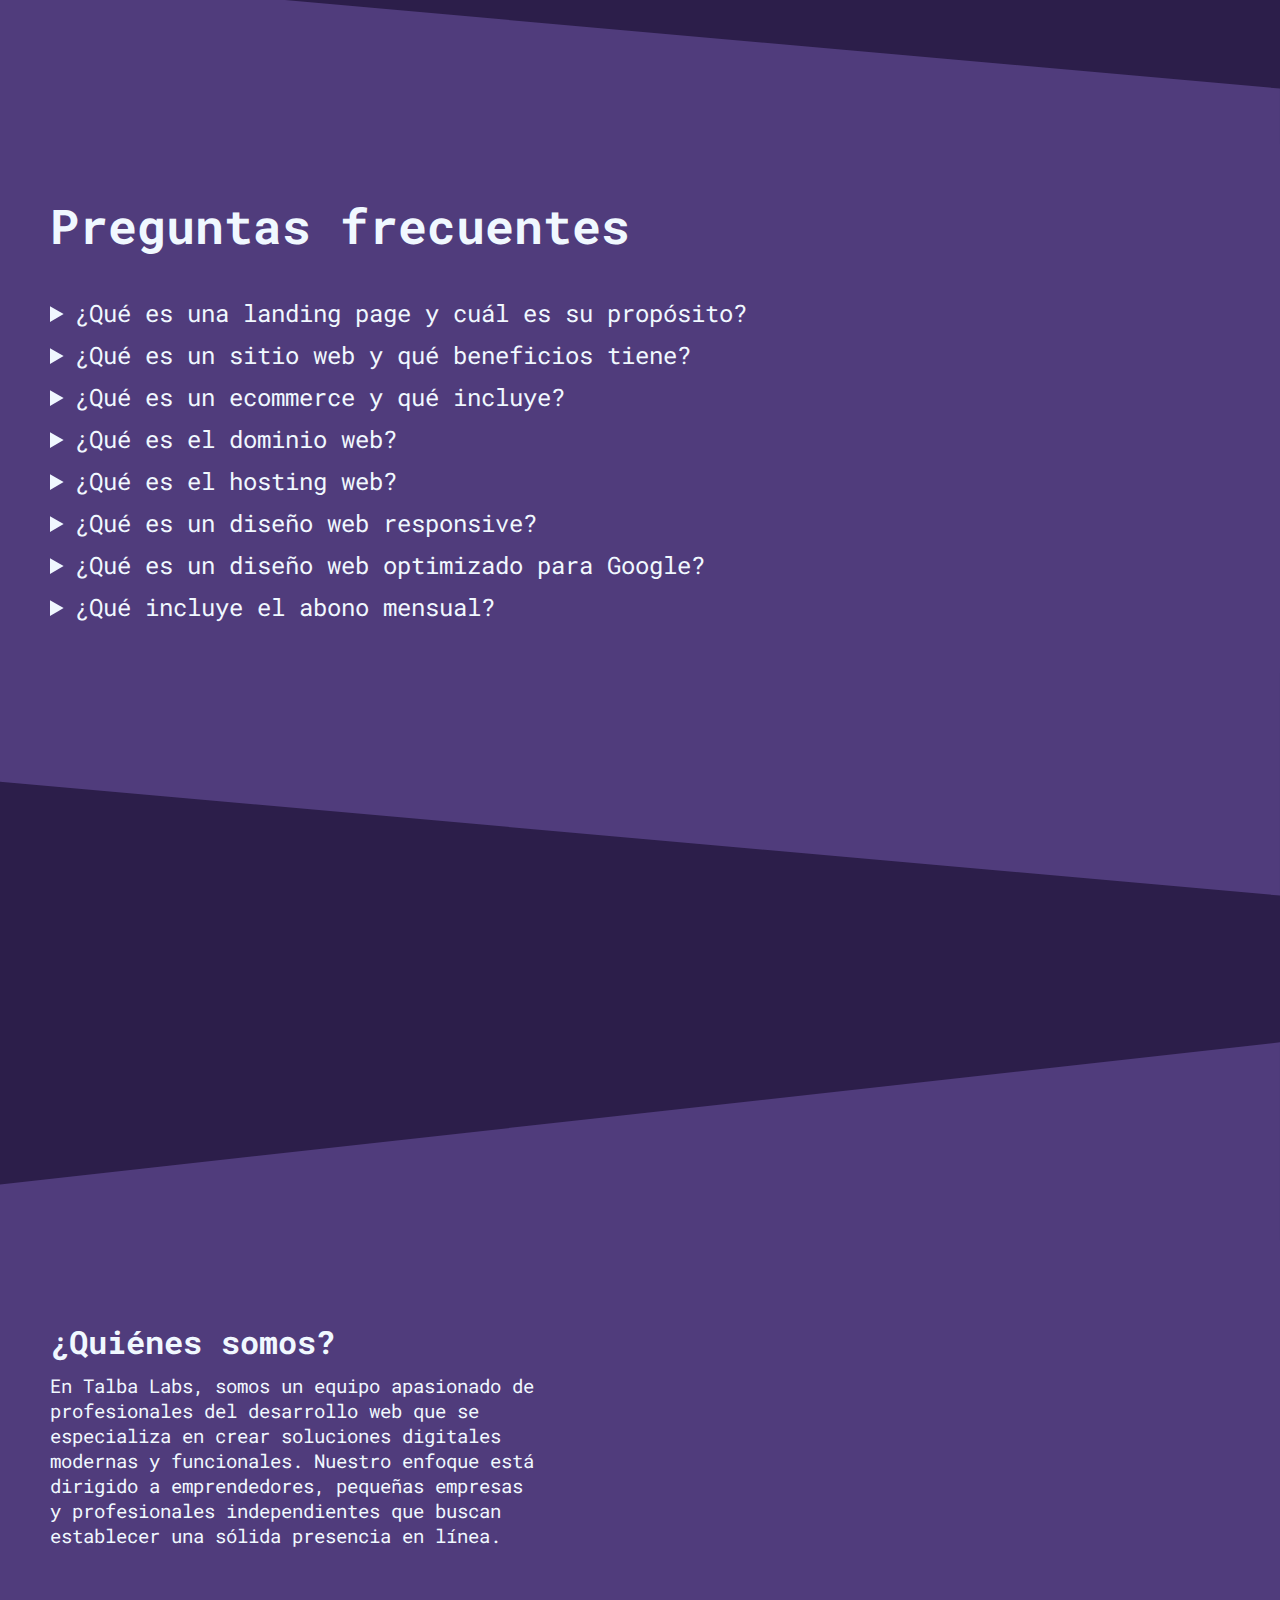
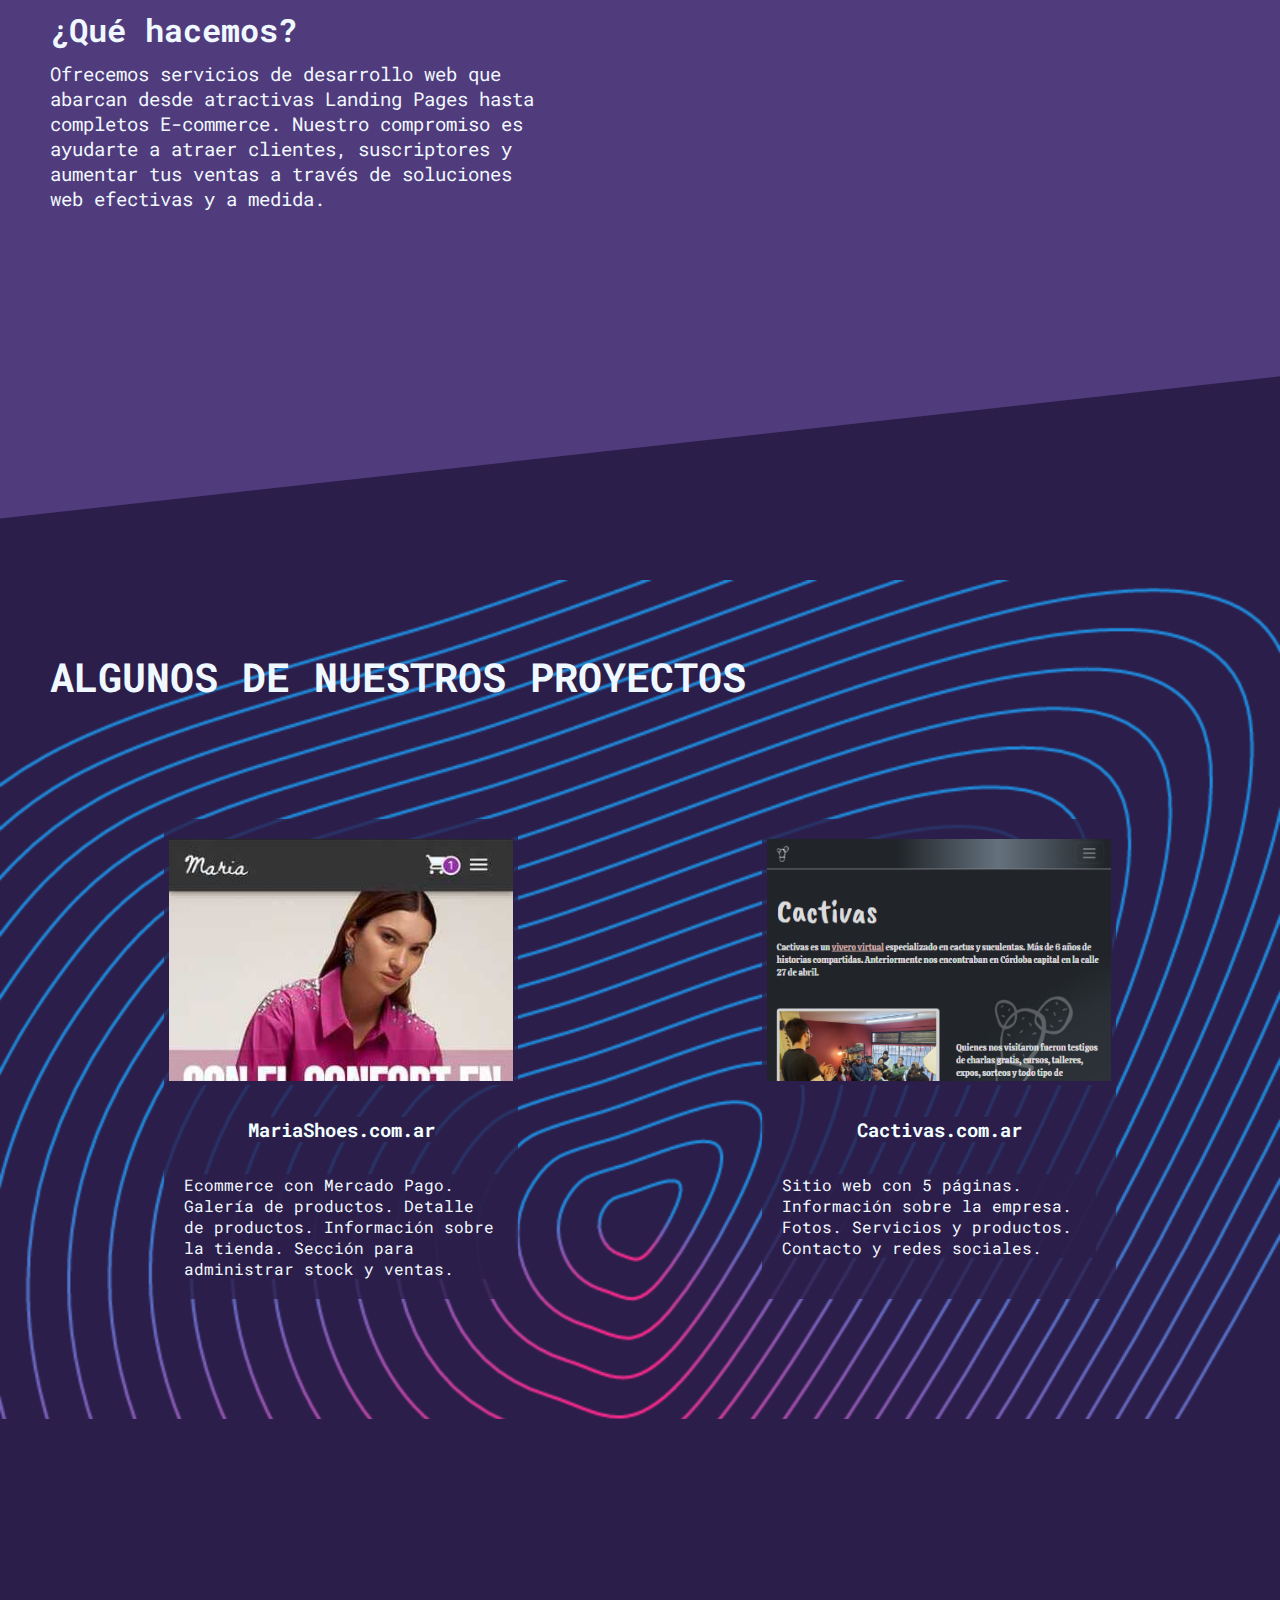
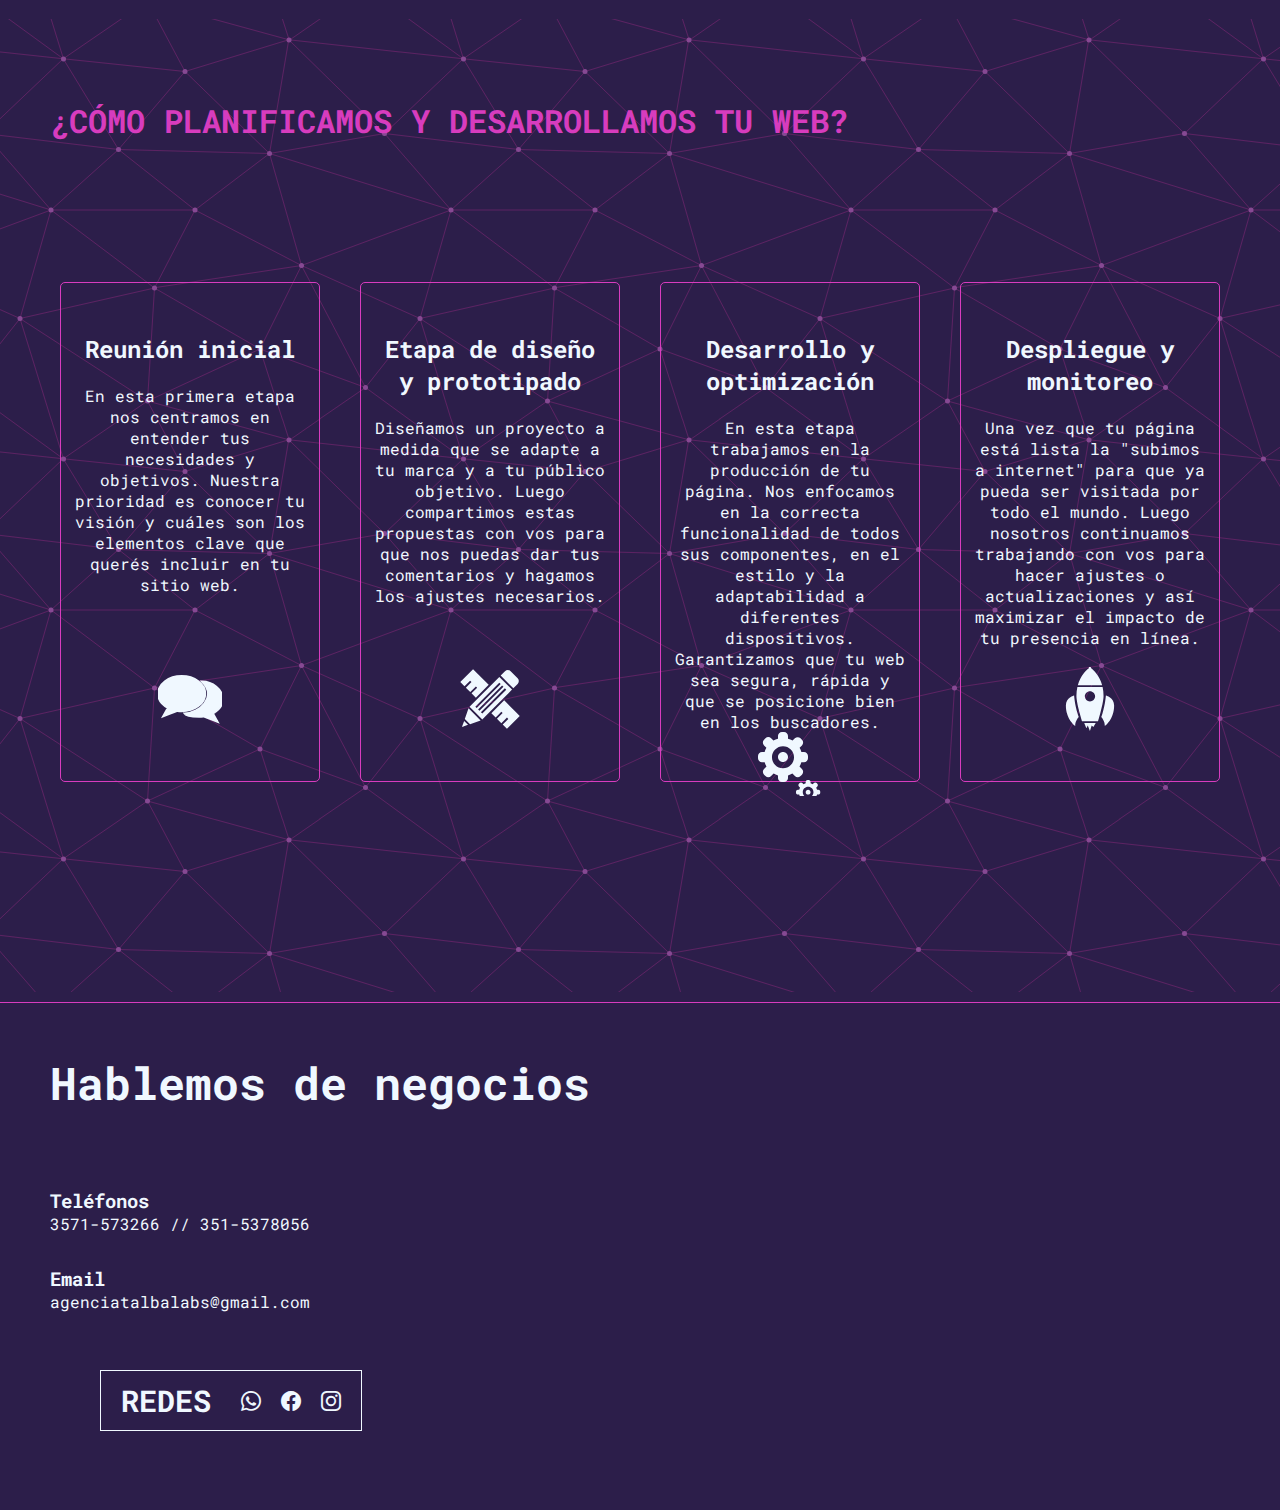
==== commit bd9c422f: "se trabaja en Seo del index" ====
--- a/index.html
+++ b/index.html
@@ -4,6 +4,7 @@
     <meta charset="UTF-8" />
     <meta name="viewport" content="width=device-width, initial-scale=1.0" />
     <title>Talba Labs - Diseño web</title>
+    <meta name="description" content="Talba Labs: Desarrollo web profesional y a medida en Río Tercero. Creamos páginas web, sitios web y tiendas online para emprendedores, pequeñas empresas y profesionales independientes. ¡Descubrí nuestros planes!">
     <link
       rel="stylesheet"
       href="https://cdn.jsdelivr.net/npm/bootstrap-icons@1.10.3/font/bootstrap-icons.css"
--- a/css/main.css
+++ b/css/main.css
@@ -233,7 +233,6 @@
   transform: scale(1.1);
   background-color: #503c7c;
 }
-/***************** modales **************************/
 
 /******************************** planes  ***************/
 .planes {
@@ -243,15 +242,18 @@
 .plan-container {
   display: flex;
   flex-direction: column;
-  gap: 1rem;
-}
-
+}
+.plan-header {
+  background-color: #e27cf9;
+}
 .plan-header p {
-  padding-left: 10px;
+  background-color: transparent;
+  padding: 10px;
 }
 .plan-header h2 {
   text-align: center;
-  padding: 40px 0 10px 0;
+  padding: 10px;
+  background-color: transparent;
 }
 .plan-costo {
   border: 2px solid var(--clr-rosita);
@@ -267,6 +269,10 @@
   flex-direction: column;
   gap: 5px;
   background-color: aliceblue;
+}
+.plan-costo-tit {
+  text-decoration: underline;
+  font-size: 1.2em;
 }
 .plan-costo h4,
 .plan-items h4,
@@ -275,12 +281,24 @@
   color: var(--clr-rosita);
   text-align: center;
 }
+.plan-div ul {
+  list-style-type: square;
+  list-style-position: inside;
+  padding-block: 10px;
+  background-color: #503c7c;
+}
+.plan-div ul li {
+  background-color: #503c7c;
+  padding-left: 10px;
+  padding-top: 5px;
+}
 .plan-footer {
   display: flex;
   flex-direction: column;
   align-items: center;
   gap: 0.5em;
-  padding-bottom: 10px;
+  padding: 10px;
+  background-color: #503c7c;
 }
 
 .plan-footer a {
@@ -289,17 +307,7 @@
   text-align: center;
   color: #1c1c1c;
   font-size: 1em;
-}
-.plan-div ul {
-  list-style-type: square;
-  list-style-position: inside;
-  padding-block: 10px;
-  background-color: #503c7c;
-}
-.plan-div ul li {
-  background-color: #503c7c;
-  padding-left: 10px;
-  padding-top: 5px;
+  padding: 10px;
 }
 
 /******************************** preguntas frecuentes ***************/
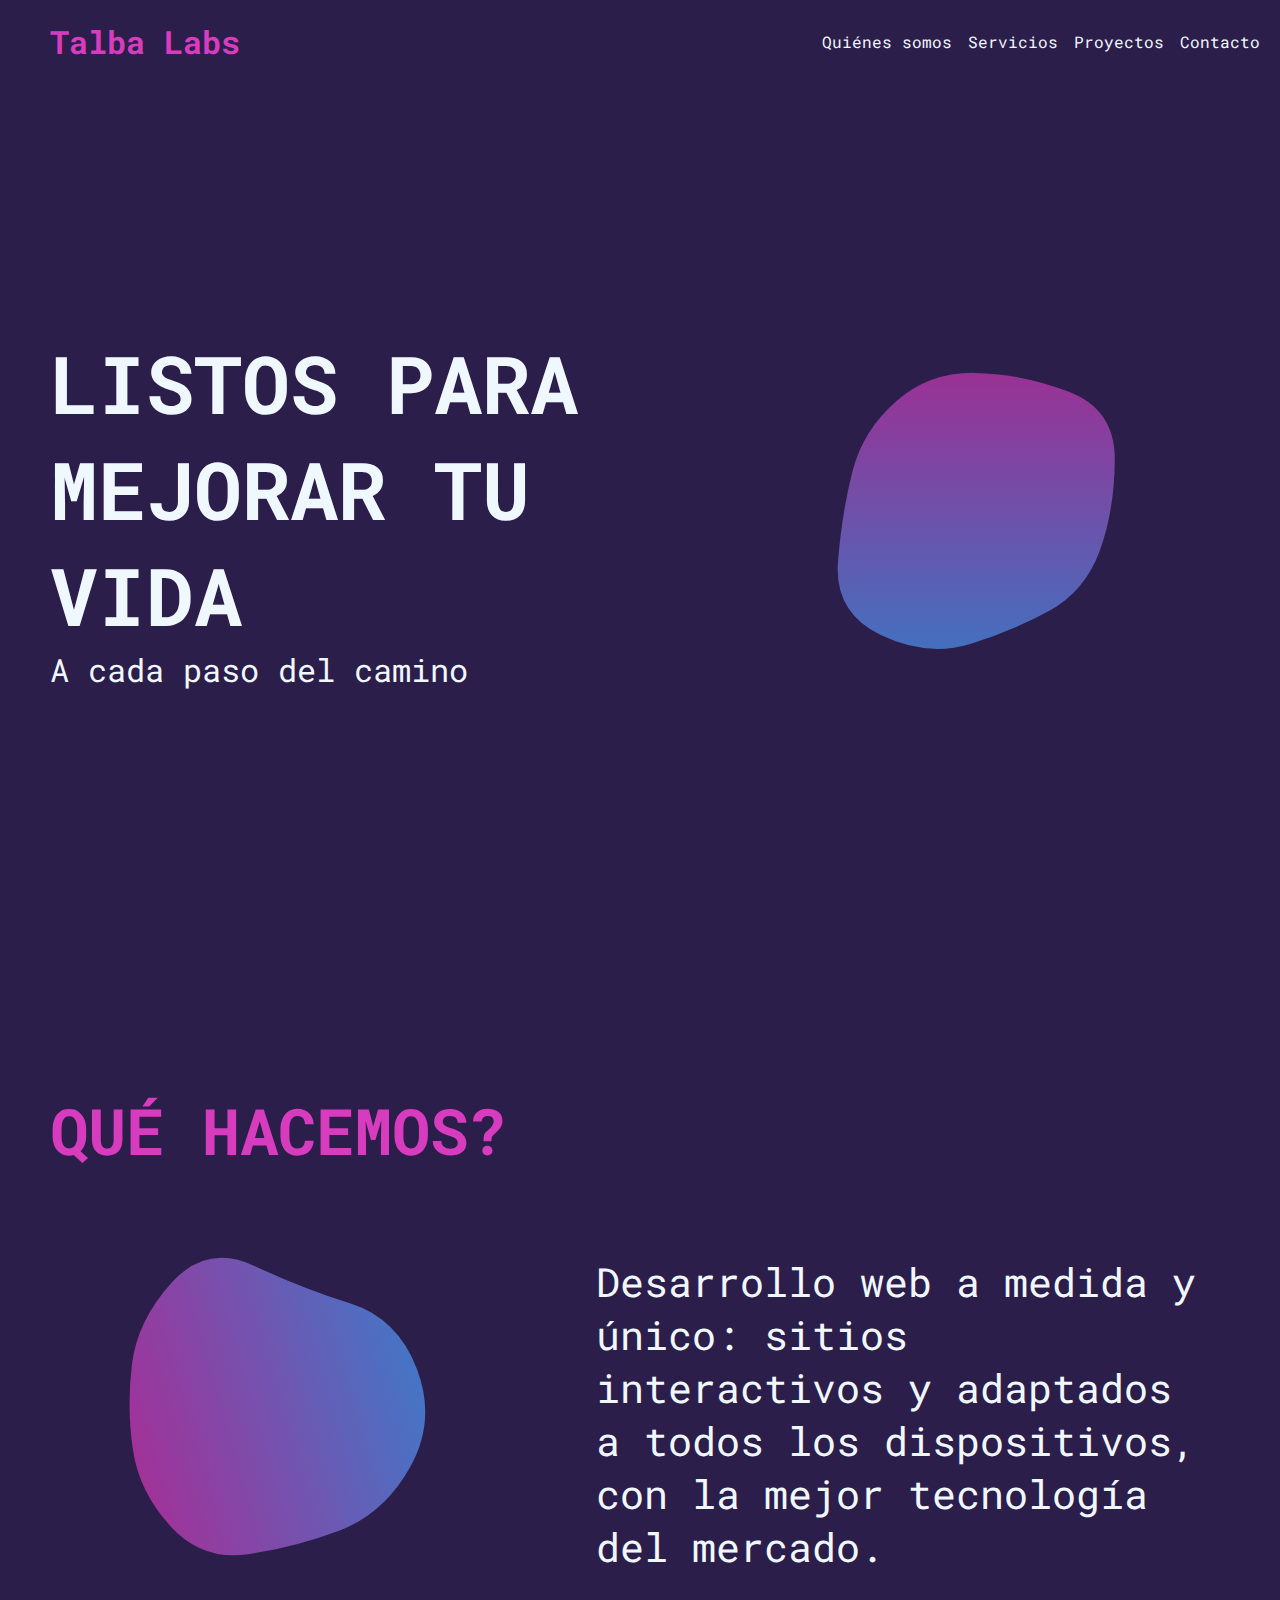
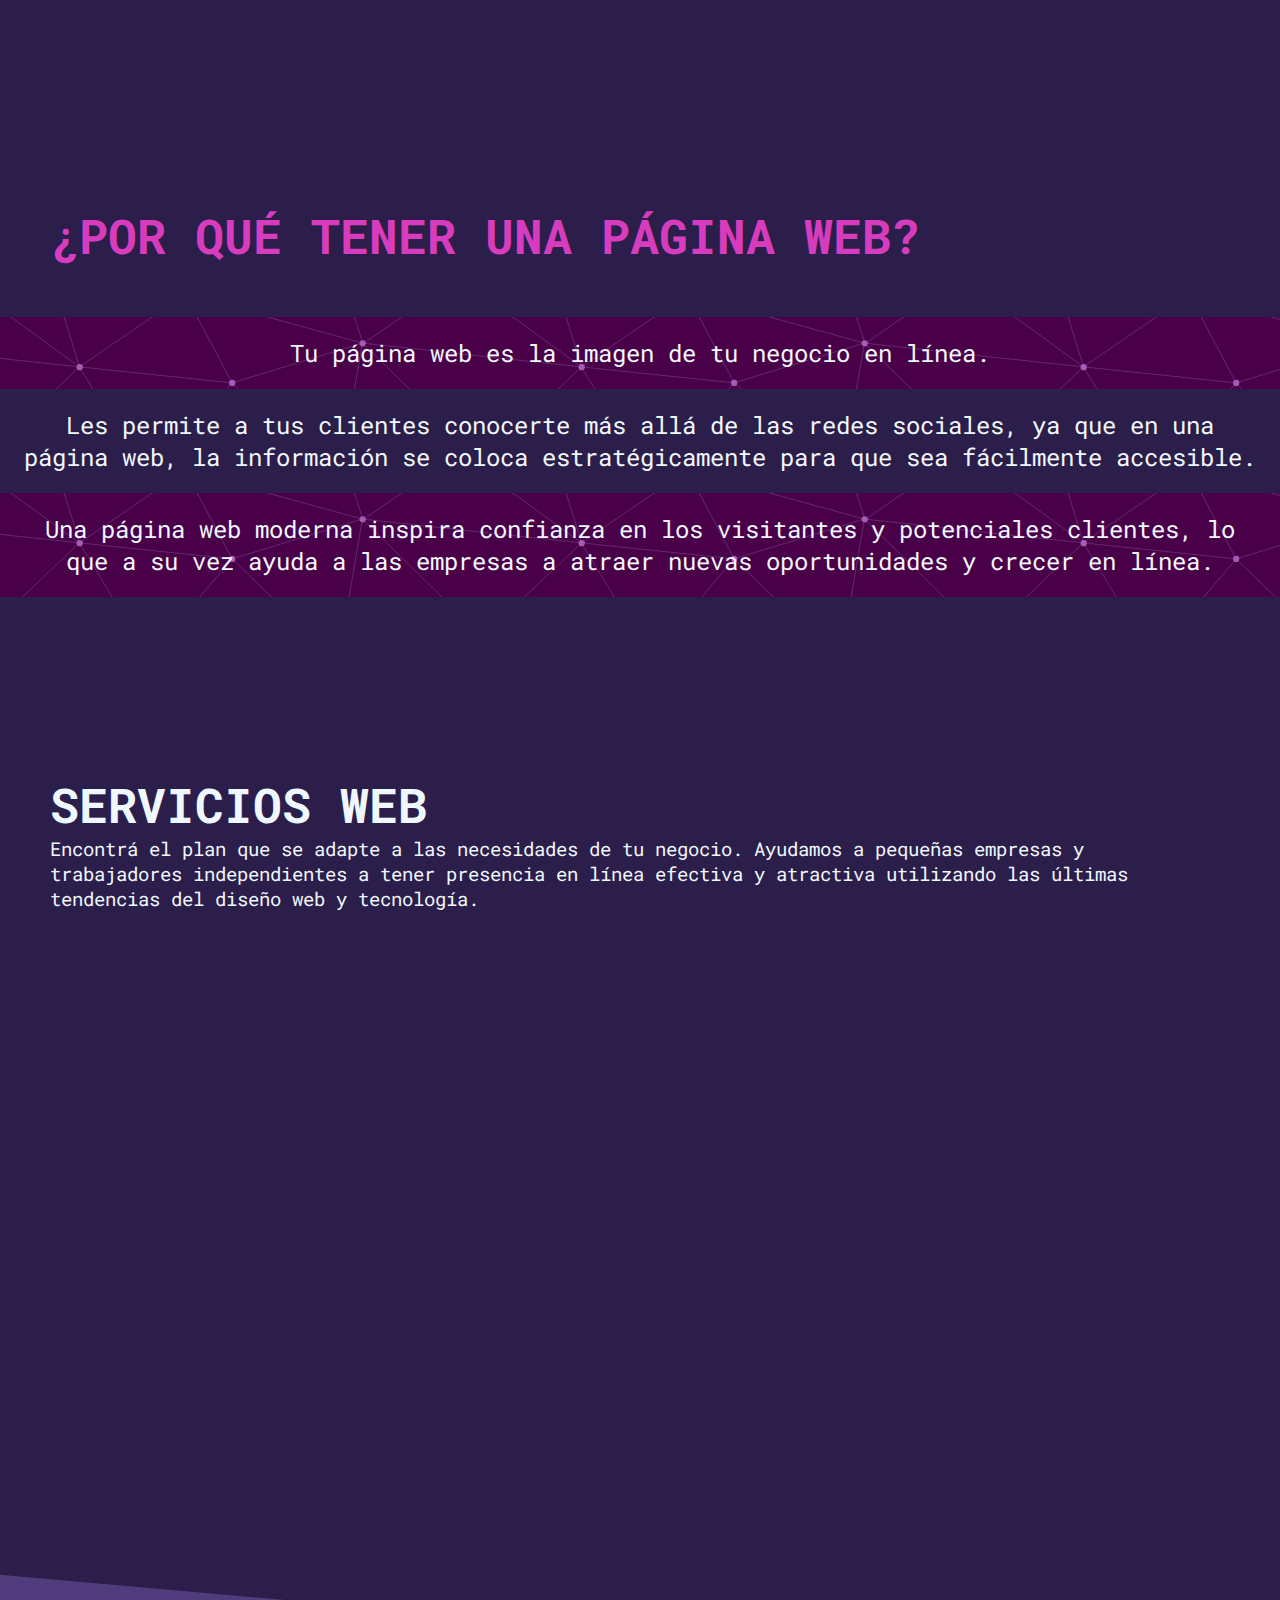
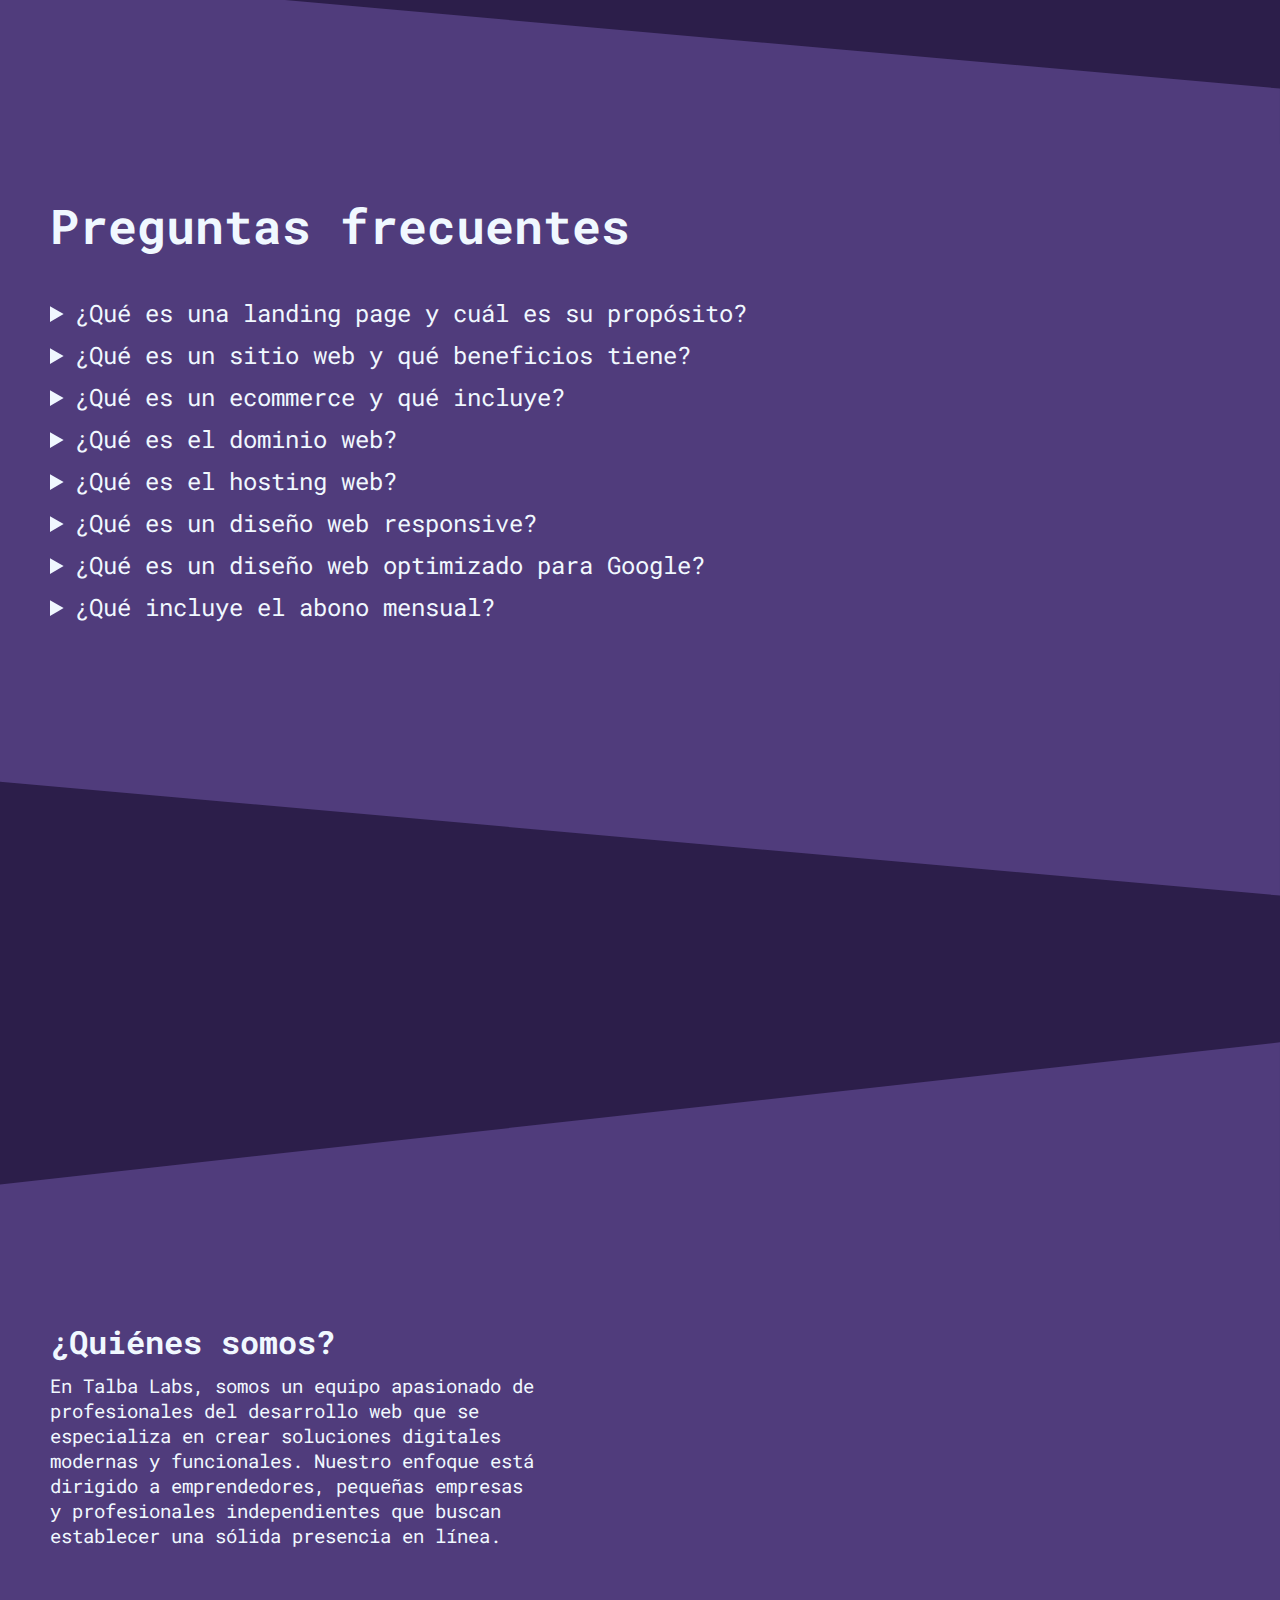
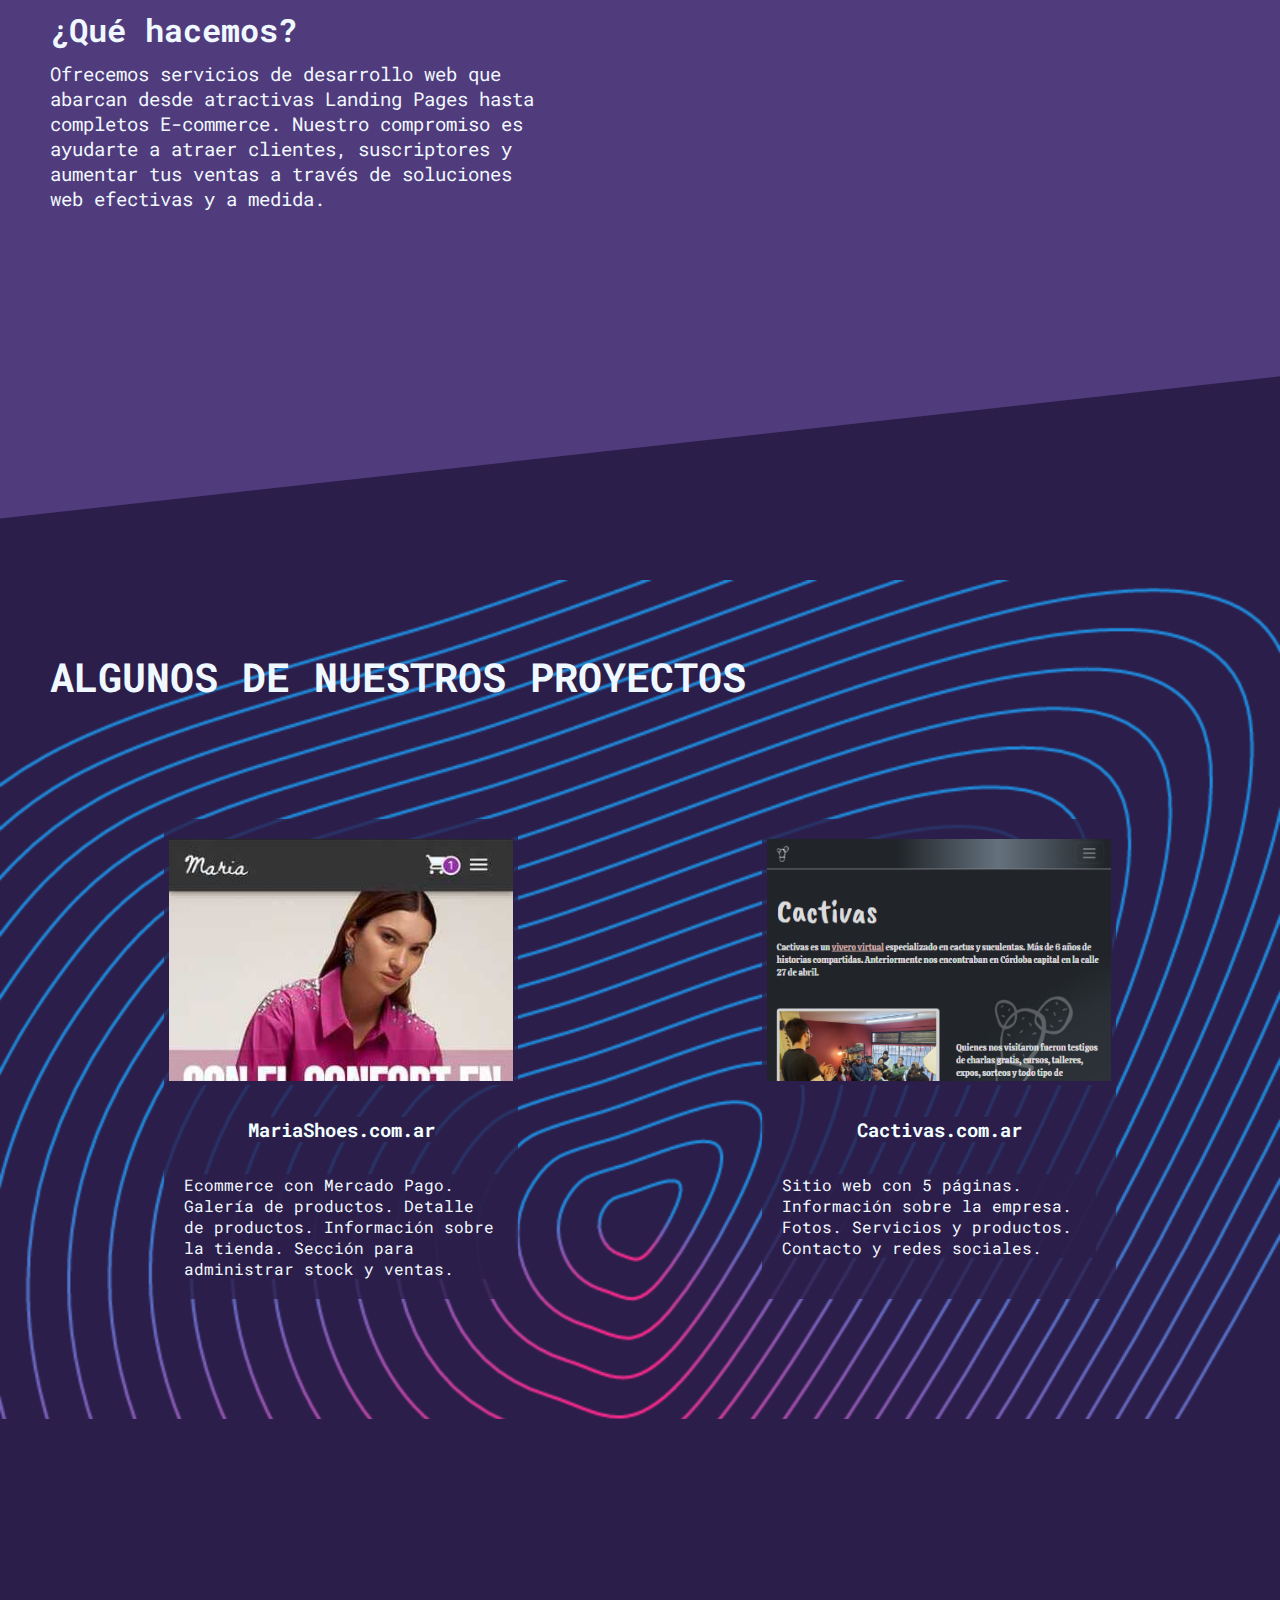
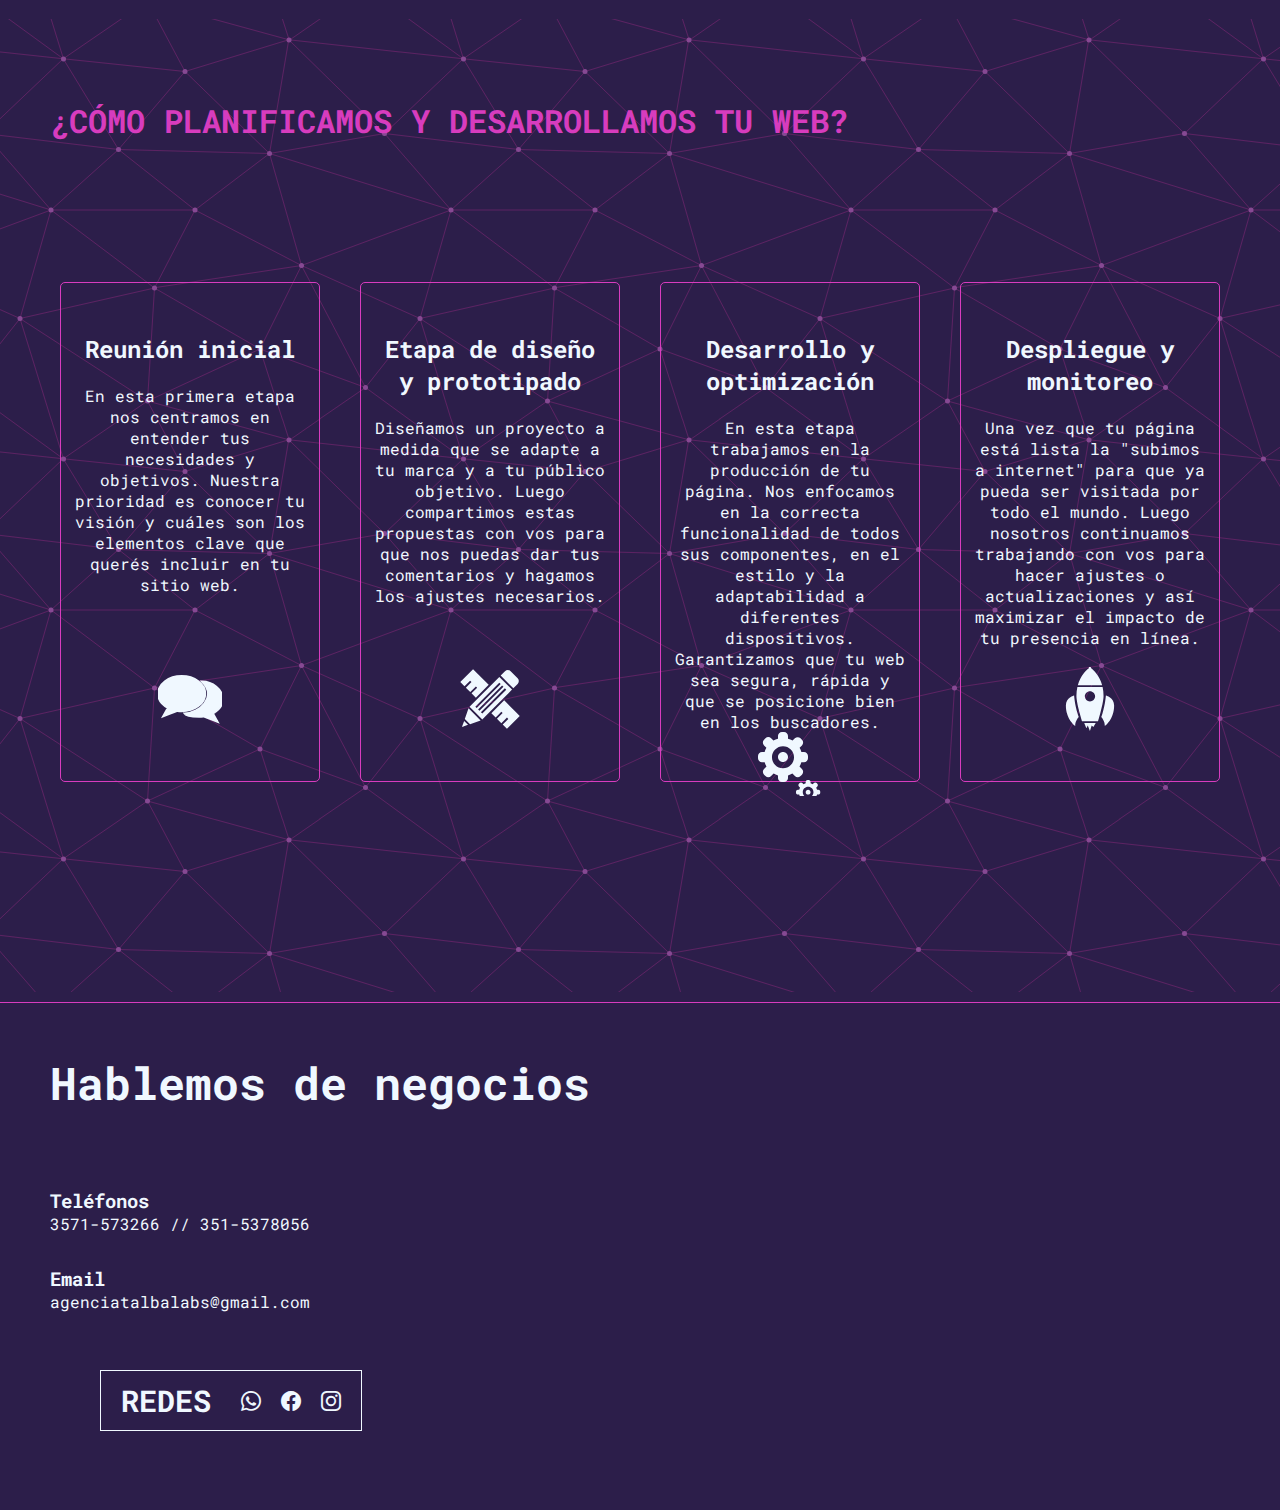
==== commit 4c543783: "se corrije meta kw" ====
--- a/index.html
+++ b/index.html
@@ -5,6 +5,7 @@
     <meta name="viewport" content="width=device-width, initial-scale=1.0" />
     <title>Talba Labs - Diseño web</title>
     <meta name="description" content="Talba Labs: Desarrollo web profesional y a medida en Río Tercero. Creamos páginas web, sitios web y tiendas online para emprendedores, pequeñas empresas y profesionales independientes. ¡Descubrí nuestros planes!">
+    <meta name="keywords" content="desarrollo web Río Tercero, páginas web Río Tercero, sitios web Río Tercero, tienda online, Talba Labs, webmaster, ecommerce, e-commerce, diseño web">
     <link
       rel="stylesheet"
       href="https://cdn.jsdelivr.net/npm/bootstrap-icons@1.10.3/font/bootstrap-icons.css"
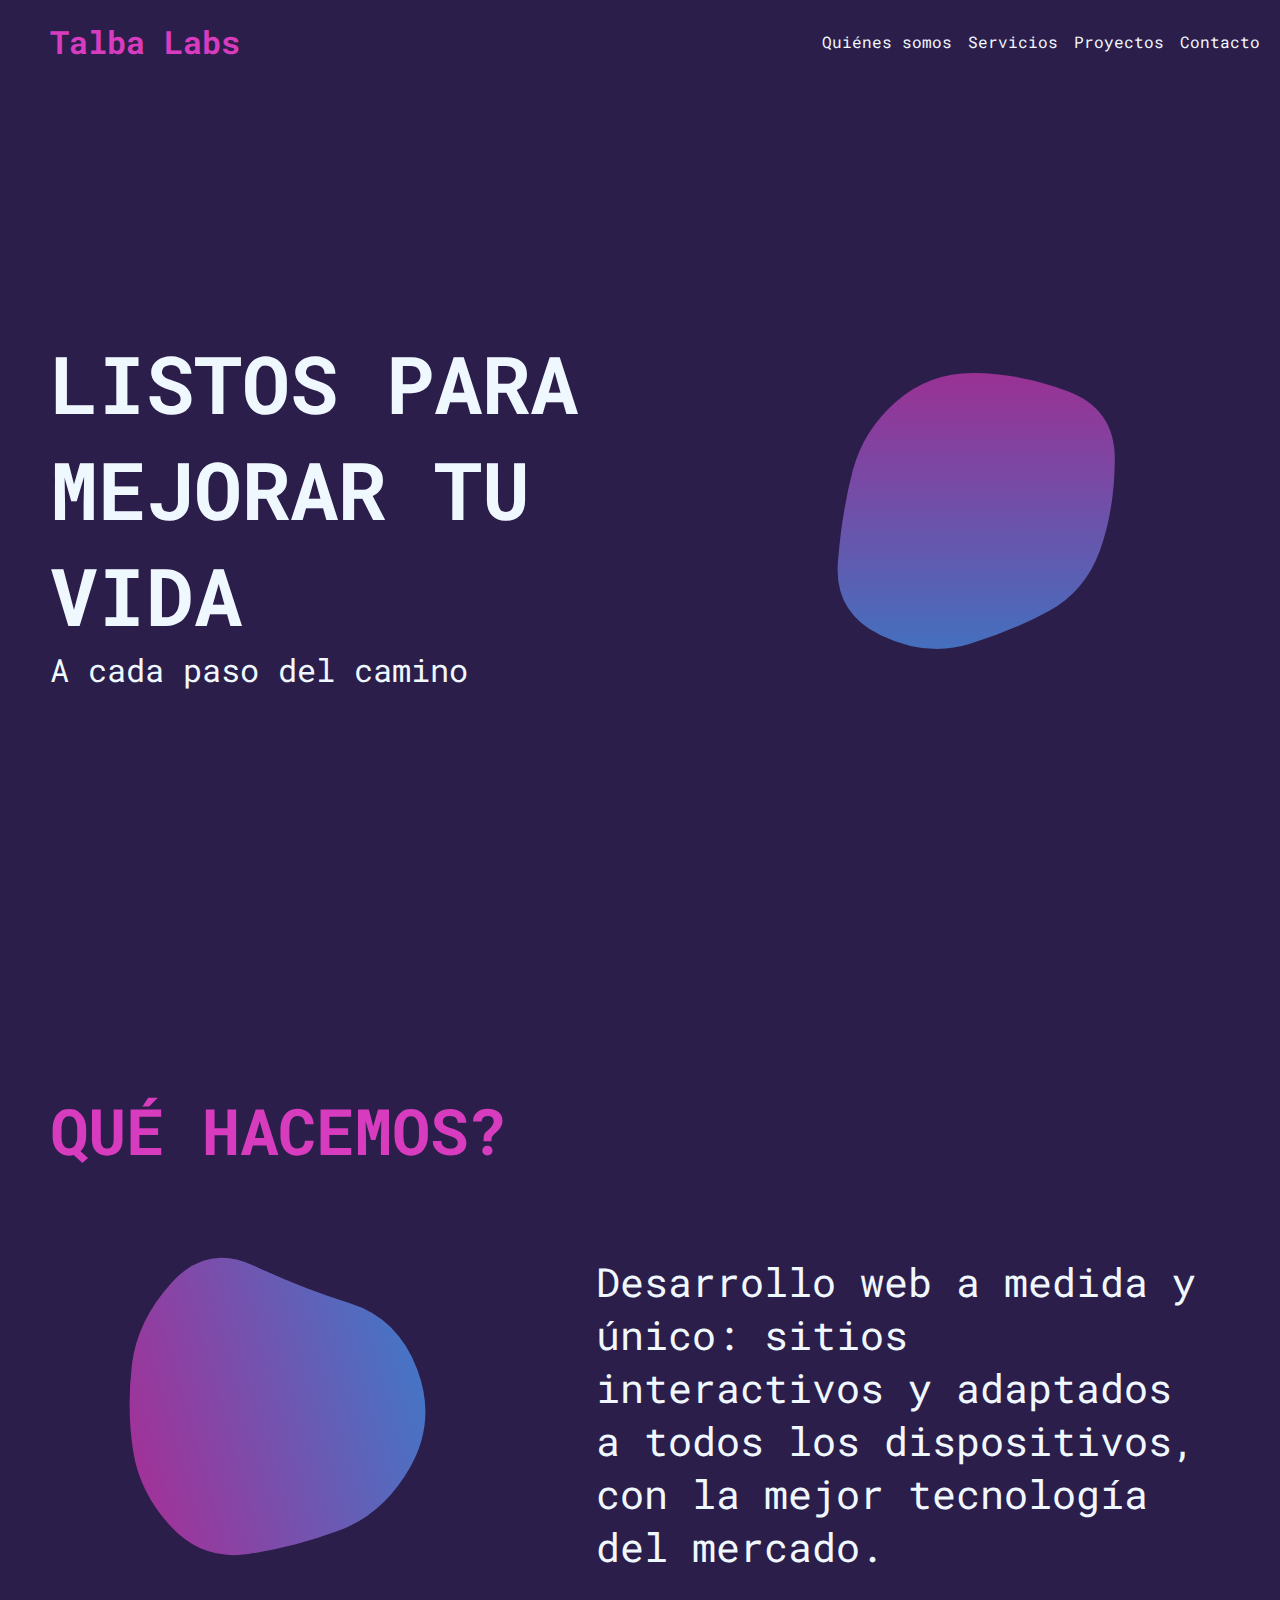
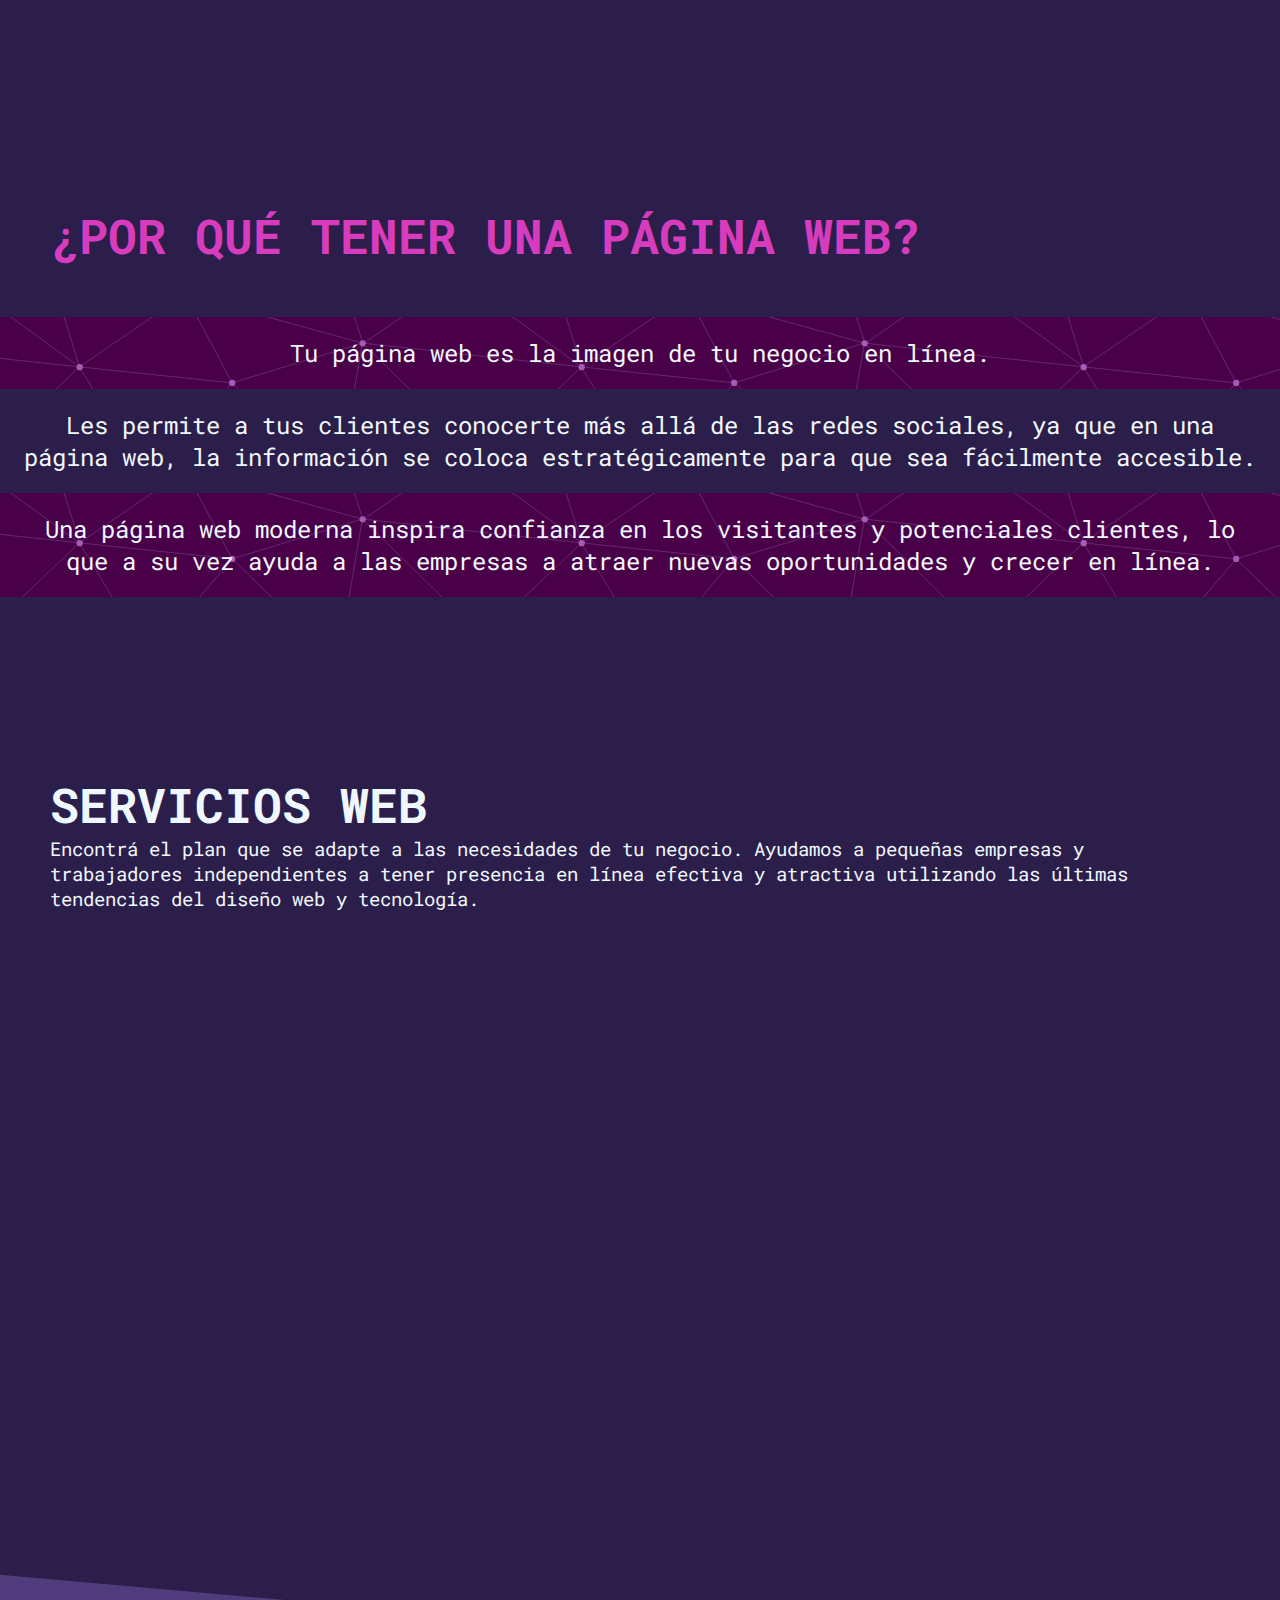
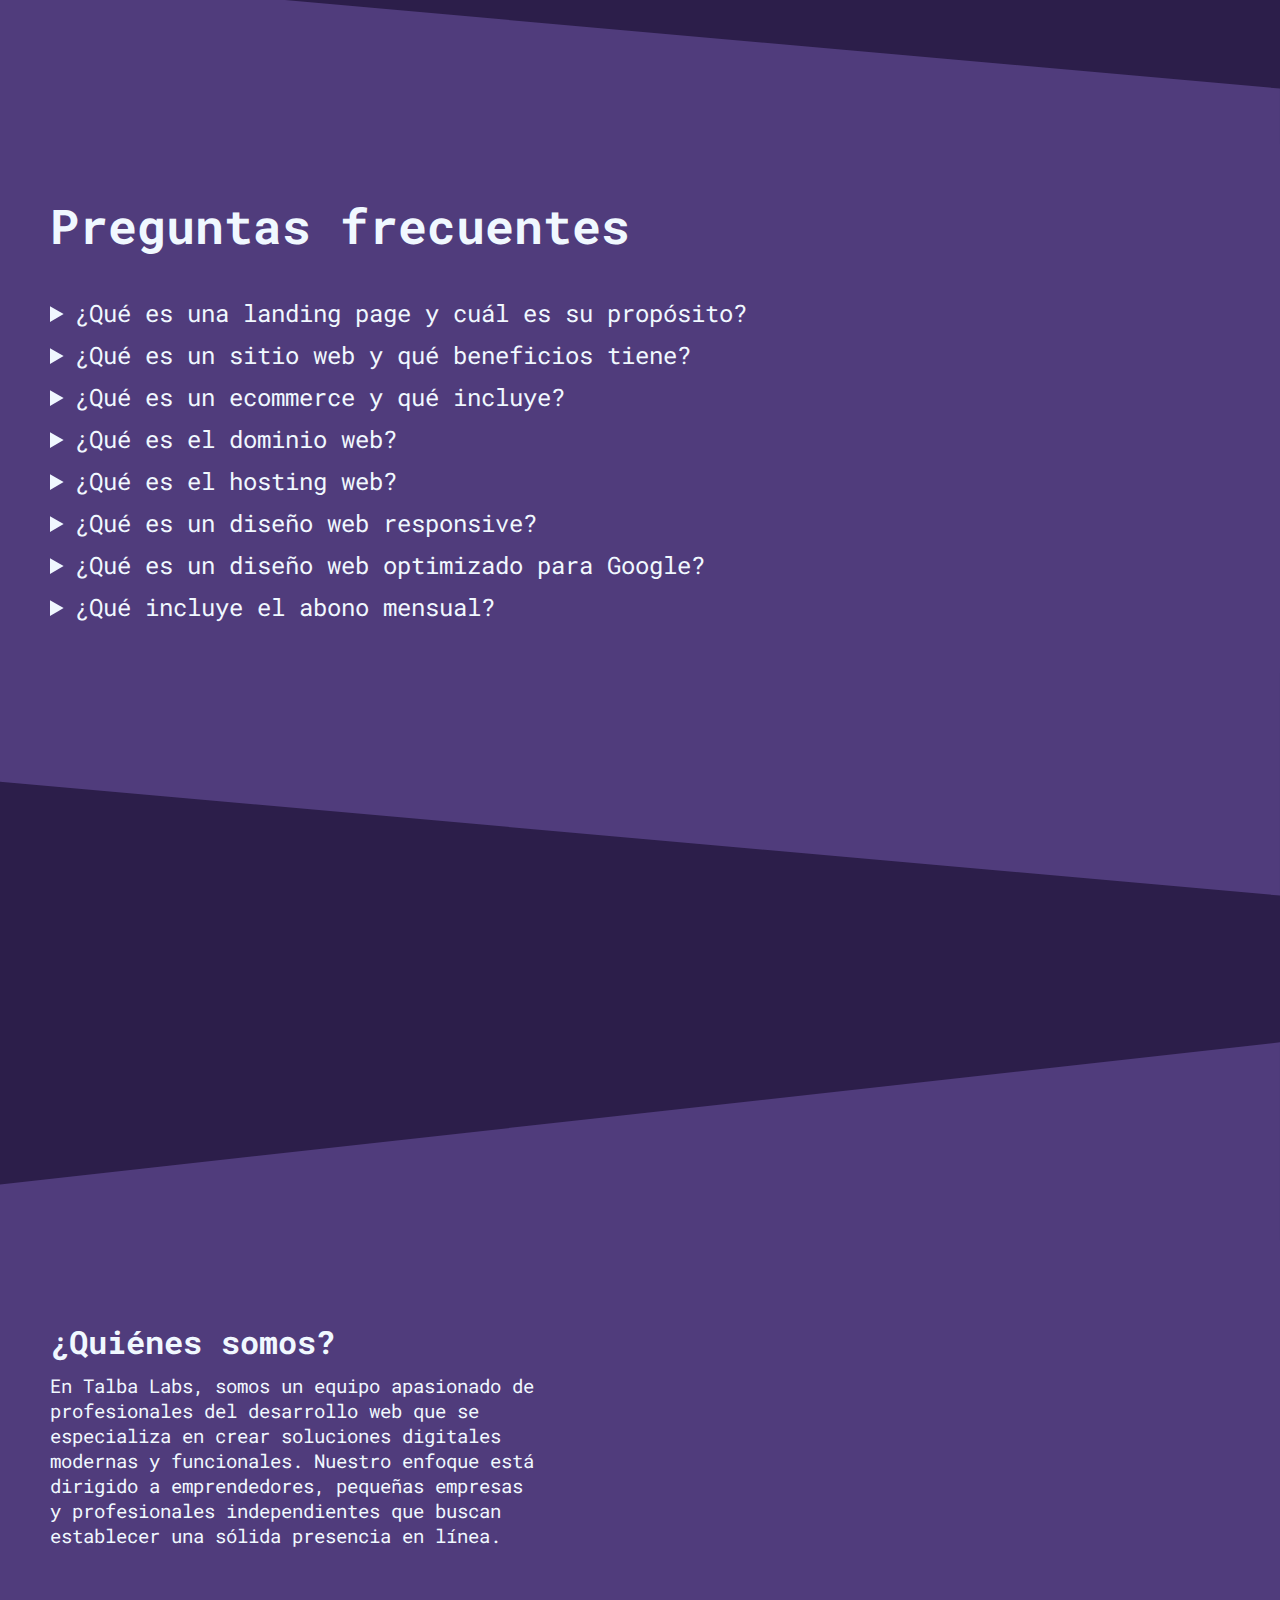
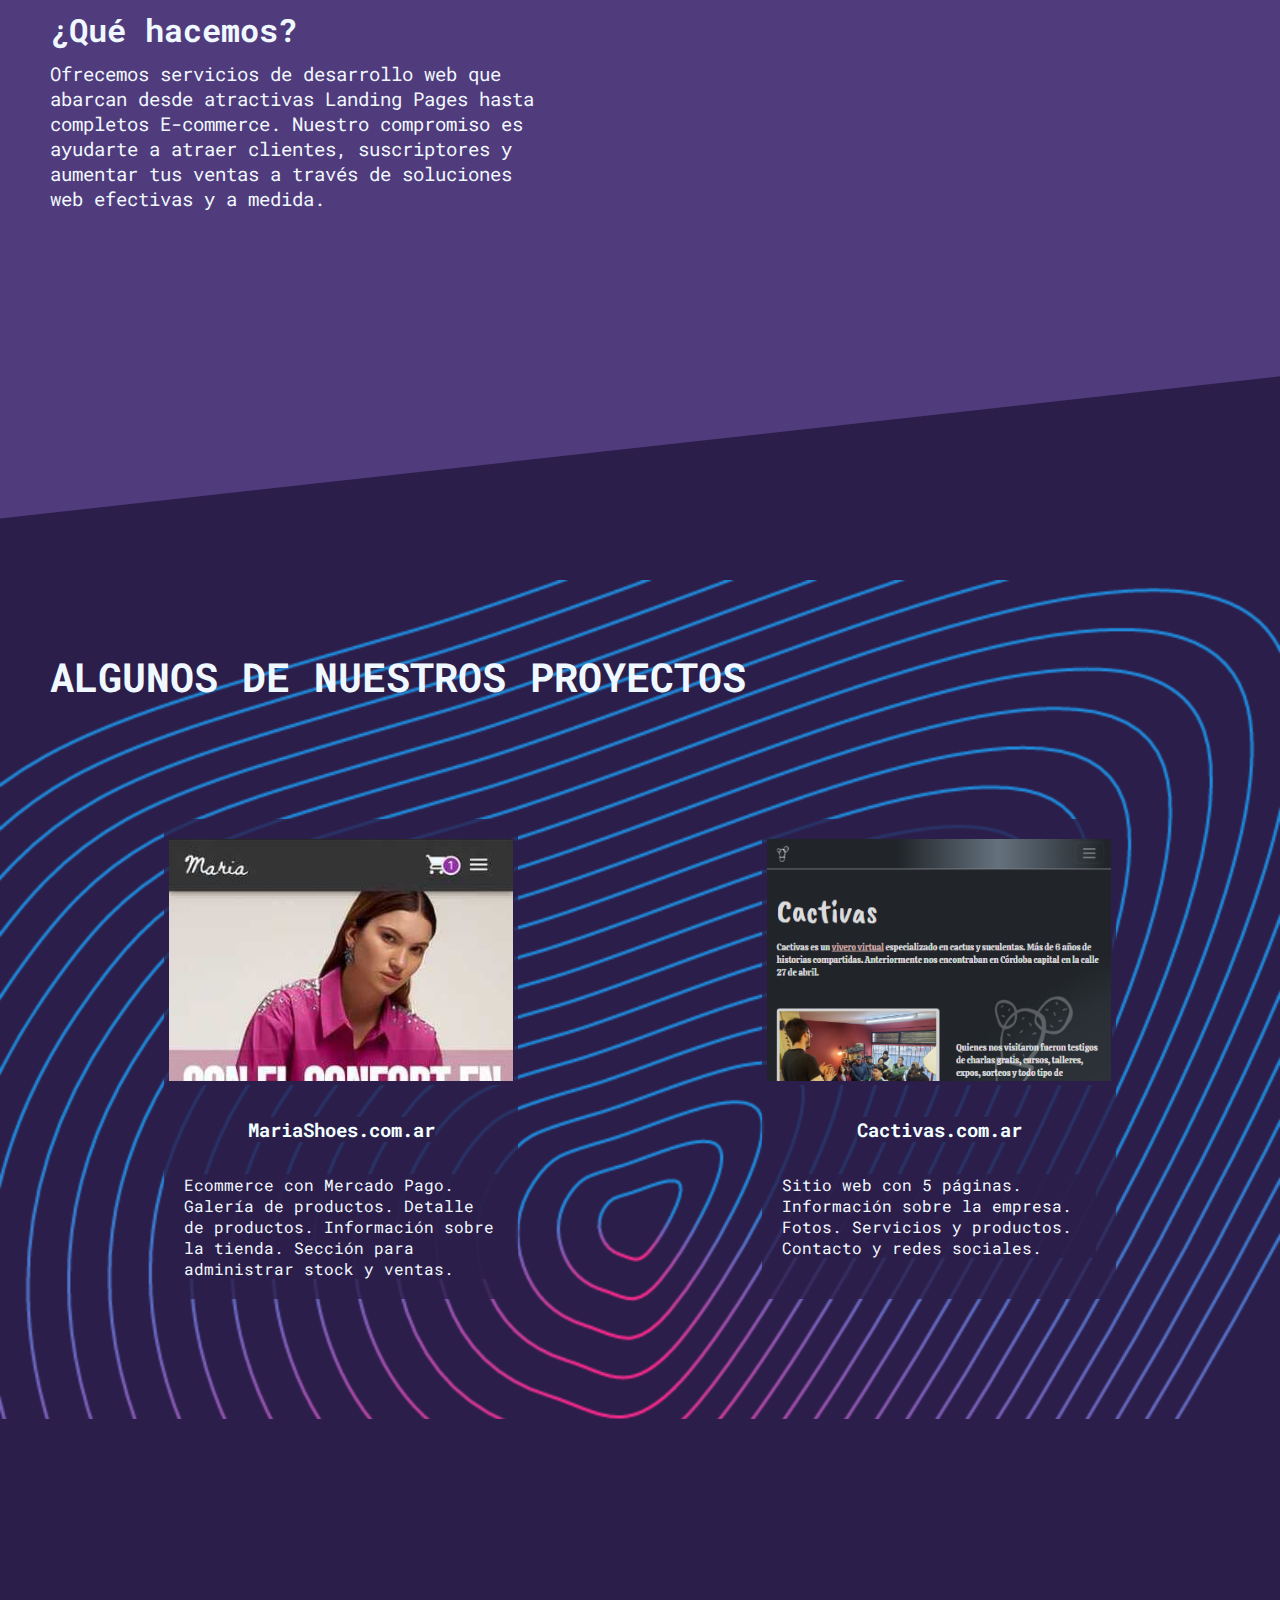
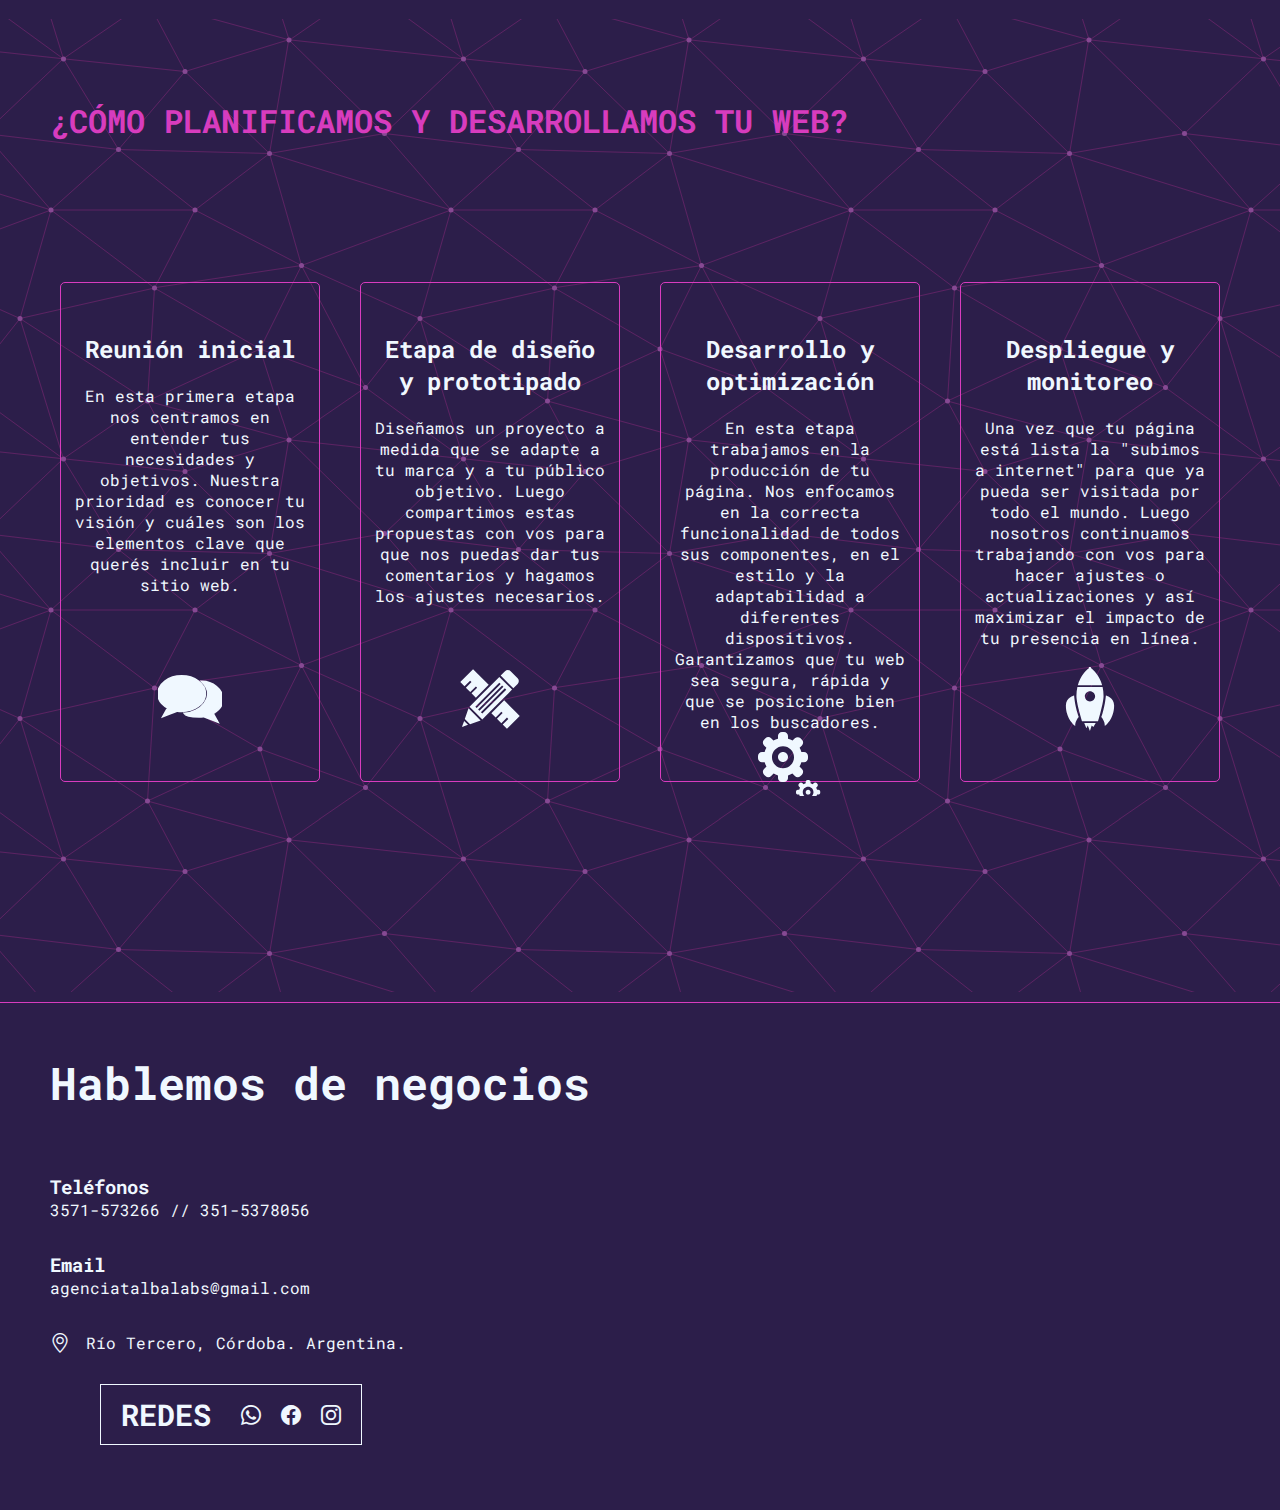
==== commit cca429a2: "se agrega address en el footer" ====
--- a/index.html
+++ b/index.html
@@ -118,7 +118,7 @@
         <div class="porque-container">
           <div class="fondo-rosa">
             <p class="info-p texto-blanco info-texto">
-              Tu página web es la imagen de tu negocio en línea.
+              Tu <em>página web</em> es la imagen de tu negocio en línea.
             </p>
           </div>
           <p class="info-p texto-blanco info-texto">
@@ -785,44 +785,52 @@
           <h2 class="texto-blanco">Hablemos de negocios</h2>
         </div>
         <div class="footer-body">
-          <div class="contacto">
-            <div class="texto-blanco">
-              <h3>Teléfonos</h3>
-              <a
-                href="https://wa.me/5493571573266?text=¡Hola!+Quiero+hacer+una+consulta."
-                target="_blank"
-                >3571-573266</a
-              >
-              //
-              <a
-                href="https://wa.me/5493515378056?text=¡Hola!+Quiero+hacer+una+consulta."
-                target="_blank"
-                >351-5378056</a
-              >
-            </div>
-            <div class="texto-blanco">
-              <h3>Email</h3>
-              <p>agenciatalbalabs@gmail.com</p>
-            </div>
-          </div>
-          <div class="redes texto-blanco">
-            <h2>Redes</h2>
-            <div class="redes-iconos">
-              <a
-                href="https://wa.me/5493571573266?text=¡Hola!+Quiero+hacer+una+consulta."
-                target="_blank"
-              >
-                <i class="bi bi-whatsapp"></i>
-              </a>
-              <a href="https://www.facebook.com/talbalabs/" target="_blank">
-                <i class="bi bi-facebook"></i>
-              </a>
-              <a href="https://www.instagram.com/talbalabs/" target="_blank">
-                <i class="bi bi-instagram"></i>
-              </a>
-            </div>
-          </div>
-        </div>
+          <div class="footer-sec-1">
+            <div class="contacto">
+              <div class="texto-blanco">
+                <h3>Teléfonos</h3>
+                <a
+                  href="https://wa.me/5493571573266?text=¡Hola!+Quiero+hacer+una+consulta."
+                  target="_blank"
+                  >3571-573266</a
+                >
+                //
+                <a
+                  href="https://wa.me/5493515378056?text=¡Hola!+Quiero+hacer+una+consulta."
+                  target="_blank"
+                  >351-5378056</a
+                >
+              </div>
+              <div class="texto-blanco">
+                <h3>Email</h3>
+                <p>agenciatalbalabs@gmail.com</p>
+              </div>
+              <div class="local texto-blanco">
+                <i class="bi bi-geo-alt"></i>
+                <address>Río Tercero, Córdoba. Argentina.</address>
+              </div>
+            </div>
+            <div class="redes texto-blanco">
+              <h2>Redes</h2>
+              <div class="redes-iconos">
+                <a
+                  href="https://wa.me/5493571573266?text=¡Hola!+Quiero+hacer+una+consulta."
+                  target="_blank"
+                >
+                  <i class="bi bi-whatsapp"></i>
+                </a>
+                <a href="https://www.facebook.com/talbalabs/" target="_blank">
+                  <i class="bi bi-facebook"></i>
+                </a>
+                <a href="https://www.instagram.com/talbalabs/" target="_blank">
+                  <i class="bi bi-instagram"></i>
+                </a>
+              </div>
+            </div>
+          </div>
+         
+        </div>
+          
       </footer>
     </main>
     <script src="https://unpkg.com/aos@2.3.1/dist/aos.js"></script>
--- a/css/main.css
+++ b/css/main.css
@@ -33,10 +33,15 @@
 }
 .texto-blanco {
   color: aliceblue;
-
-  background: transparent;
-}
-
+  background: transparent;
+}
+address {
+  font-style: normal;
+}
+em {
+  font-style: normal;
+  background: transparent;
+}
 .texto-blanco h2,
 .texto-blanco p {
   background: transparent;
@@ -471,6 +476,23 @@
   flex-direction: column;
   justify-content: space-around;
   background: transparent;
+}
+.footer-sec-1 {
+  height: 100%;
+  display: flex;
+  flex-direction: column;
+  justify-content: space-around;
+  background: transparent;
+}
+
+.local {
+  display: flex;
+  flex-direction: row;
+  gap: 1em;
+  align-items: center;
+}
+.local i {
+  font-size: 20px;
 }
 .contacto {
   display: flex;
@@ -745,6 +767,17 @@
   .redes {
     margin-left: 50px;
   }
+  .footer-body {
+    flex-direction: row;
+    justify-content: space-between;
+  }
+  .footer-sec-1 {
+    height: 100%;
+    display: flex;
+    flex-direction: column;
+    justify-content: space-around;
+    background: transparent;
+  }
 }
 
 /* Extra large devices (large laptops and desktops, 1200px and up) */
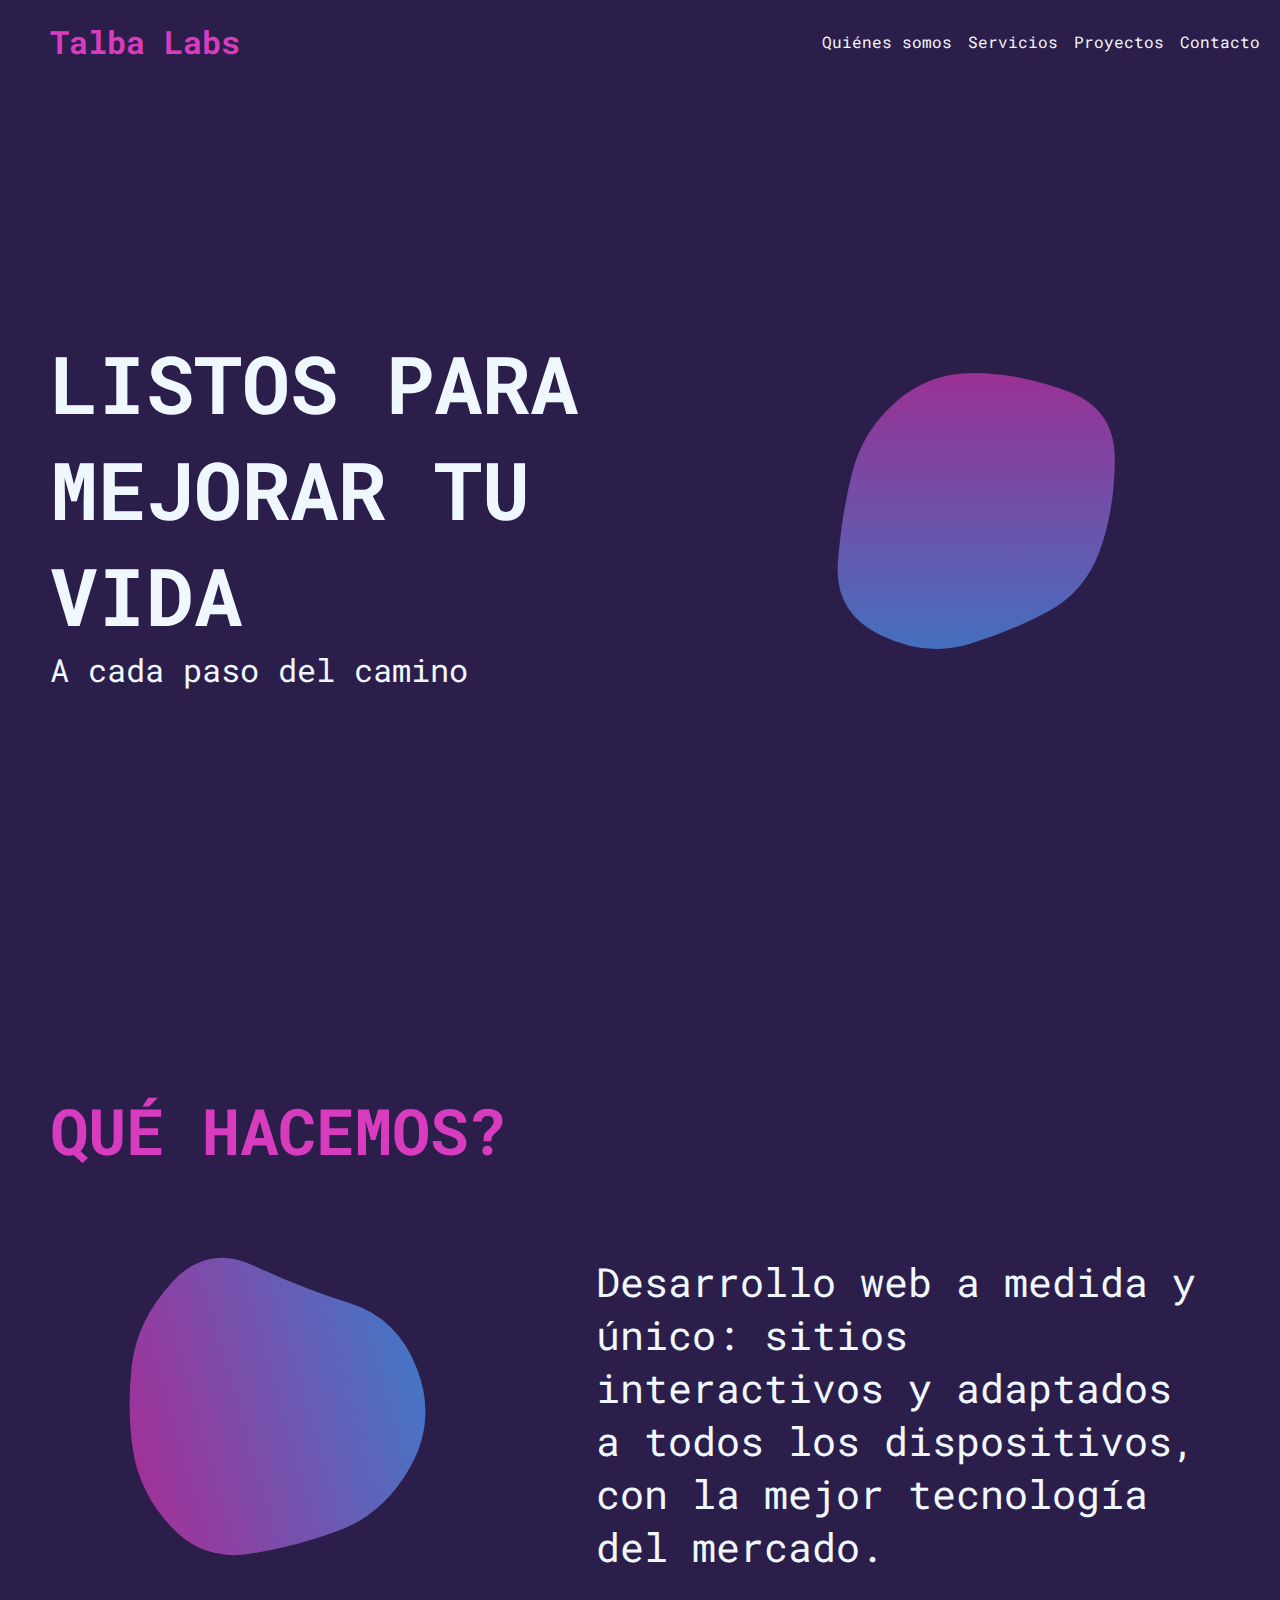
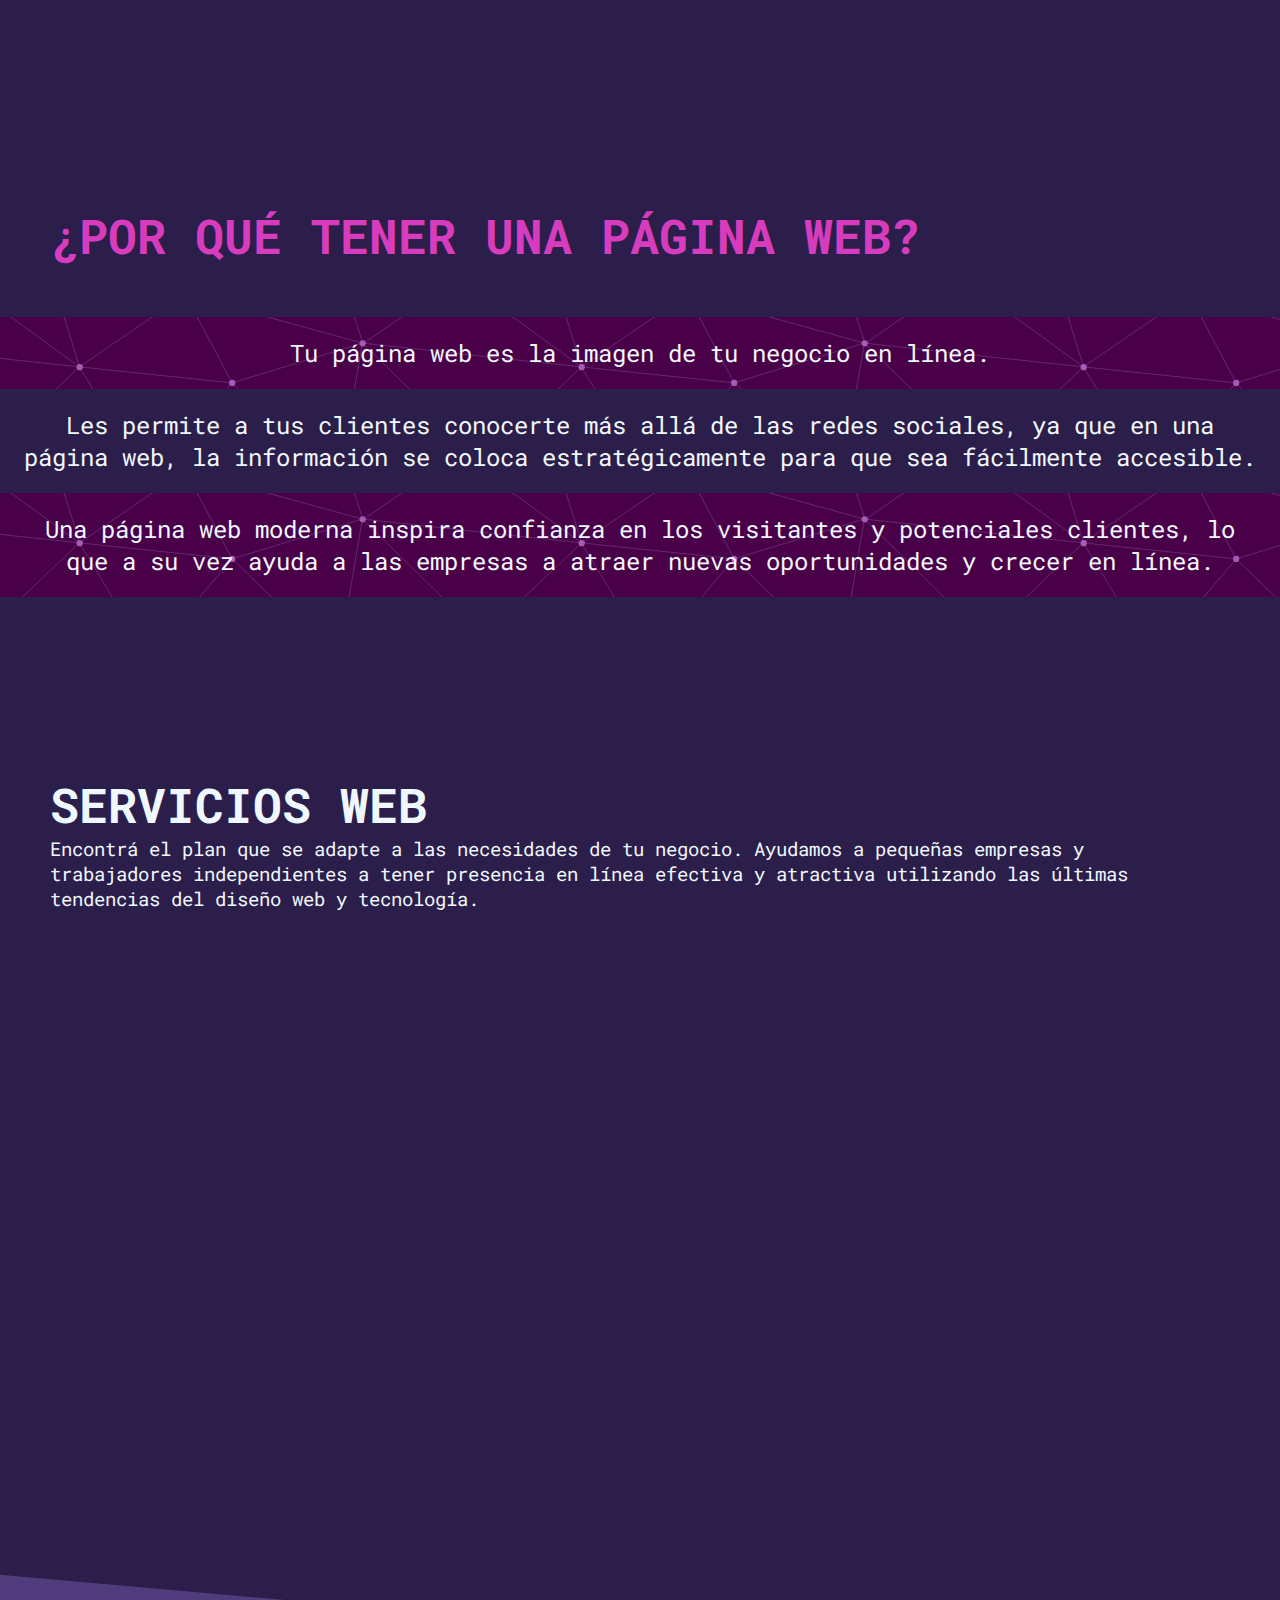
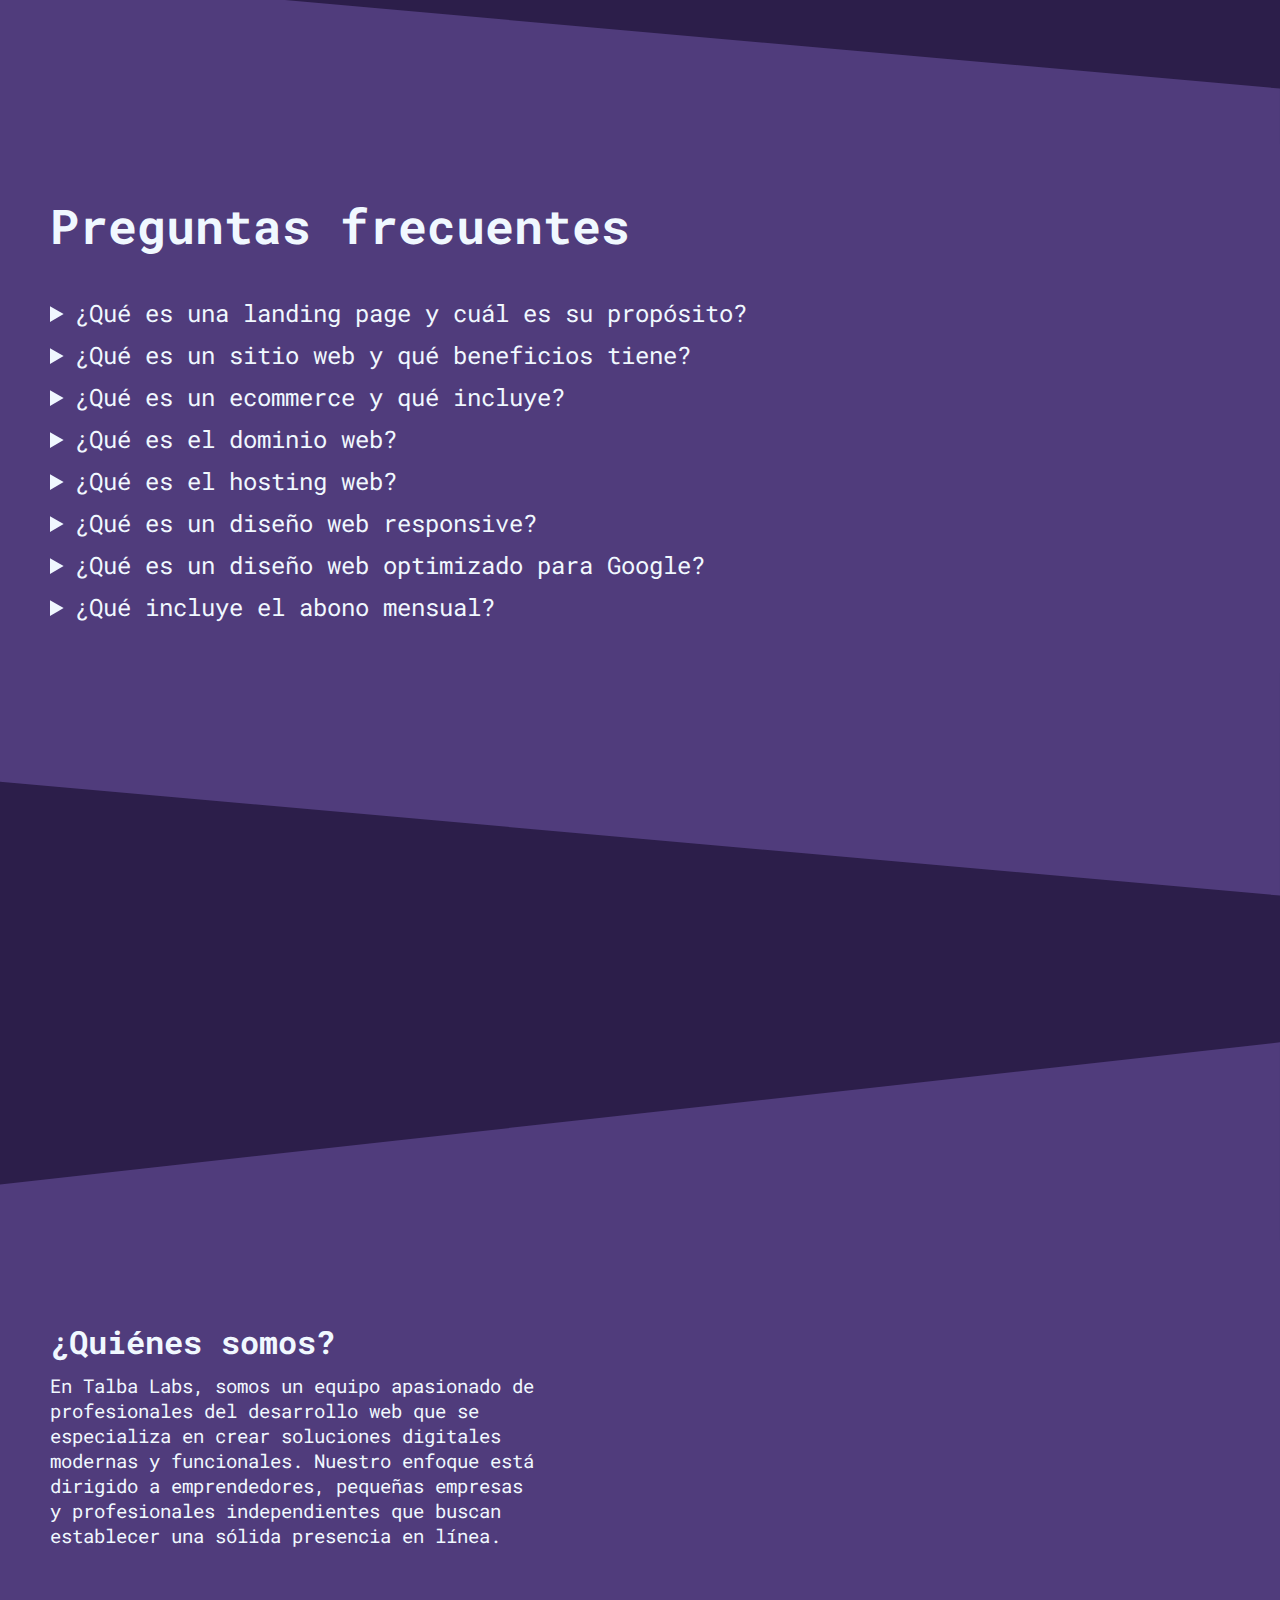
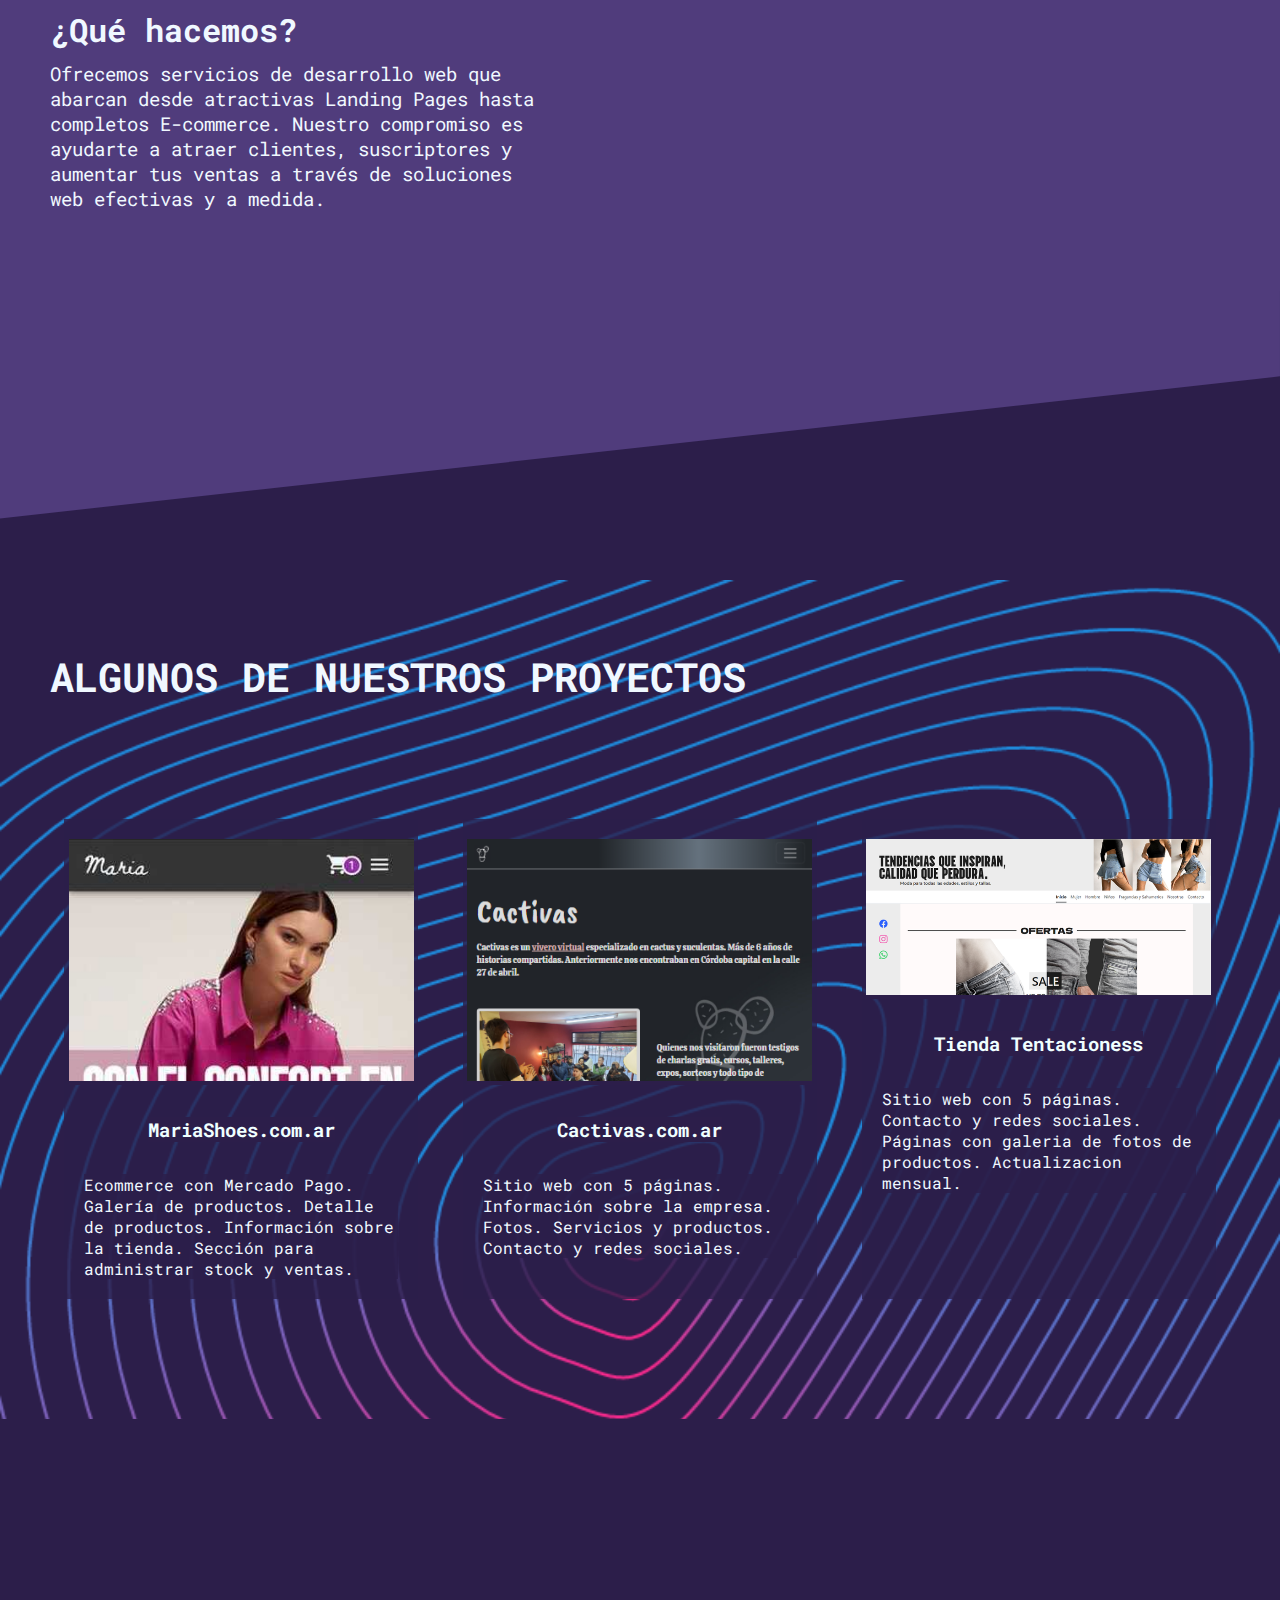
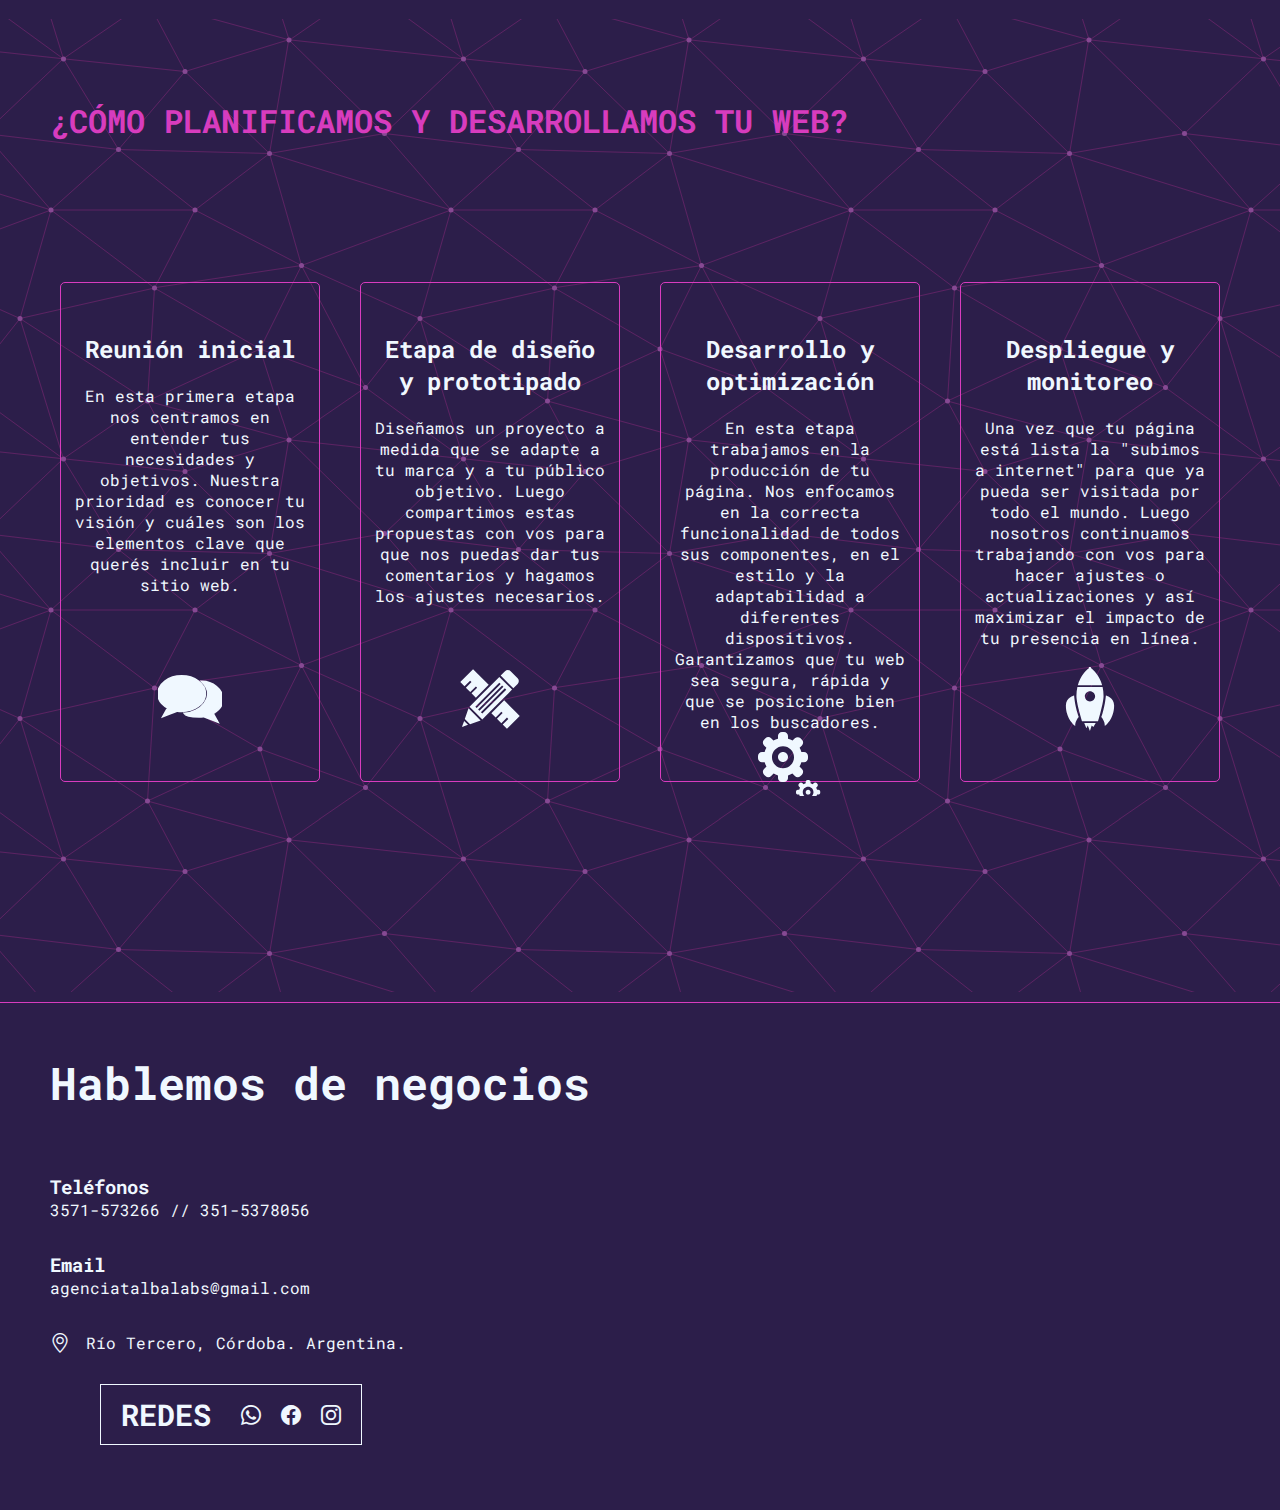
==== commit 67dd1b2d: "se agrega proyecto tentacioness" ====
--- a/index.html
+++ b/index.html
@@ -589,13 +589,21 @@
               Servicios y productos. Contacto y redes sociales.
             </p>
           </div>
-          <!-- <div class="card-proyecto">
-            <img src="./imagenes/captura-maria.jpeg" alt="" />
+          <div class="card-proyecto">
+            <a href="https://tiendatentacioness.com.ar" target="_blank">
+              <img
+                src="./imagenes/cptr-tentacioness.dskt.png"
+                alt=""
+              />
+            </a>
+            <a href="https://tiendatentacioness.com.ar" target="_blank">
+              <h3>Tienda Tentacioness</h3>
+            </a>
             <p>
-              Lorem ipsum dolor sit amet consectetur adipisicing elit. Sint nisi
-              reprehenderit quis.
-            </p>
-          </div> -->
+              Sitio web con 5 páginas. Contacto y redes sociales. Páginas con galeria de fotos de productos. Actualizacion mensual.
+            </p>
+          </div>
+         
         </div>
       </section>
       <!-------------------- proceso ------------------------------------------->
